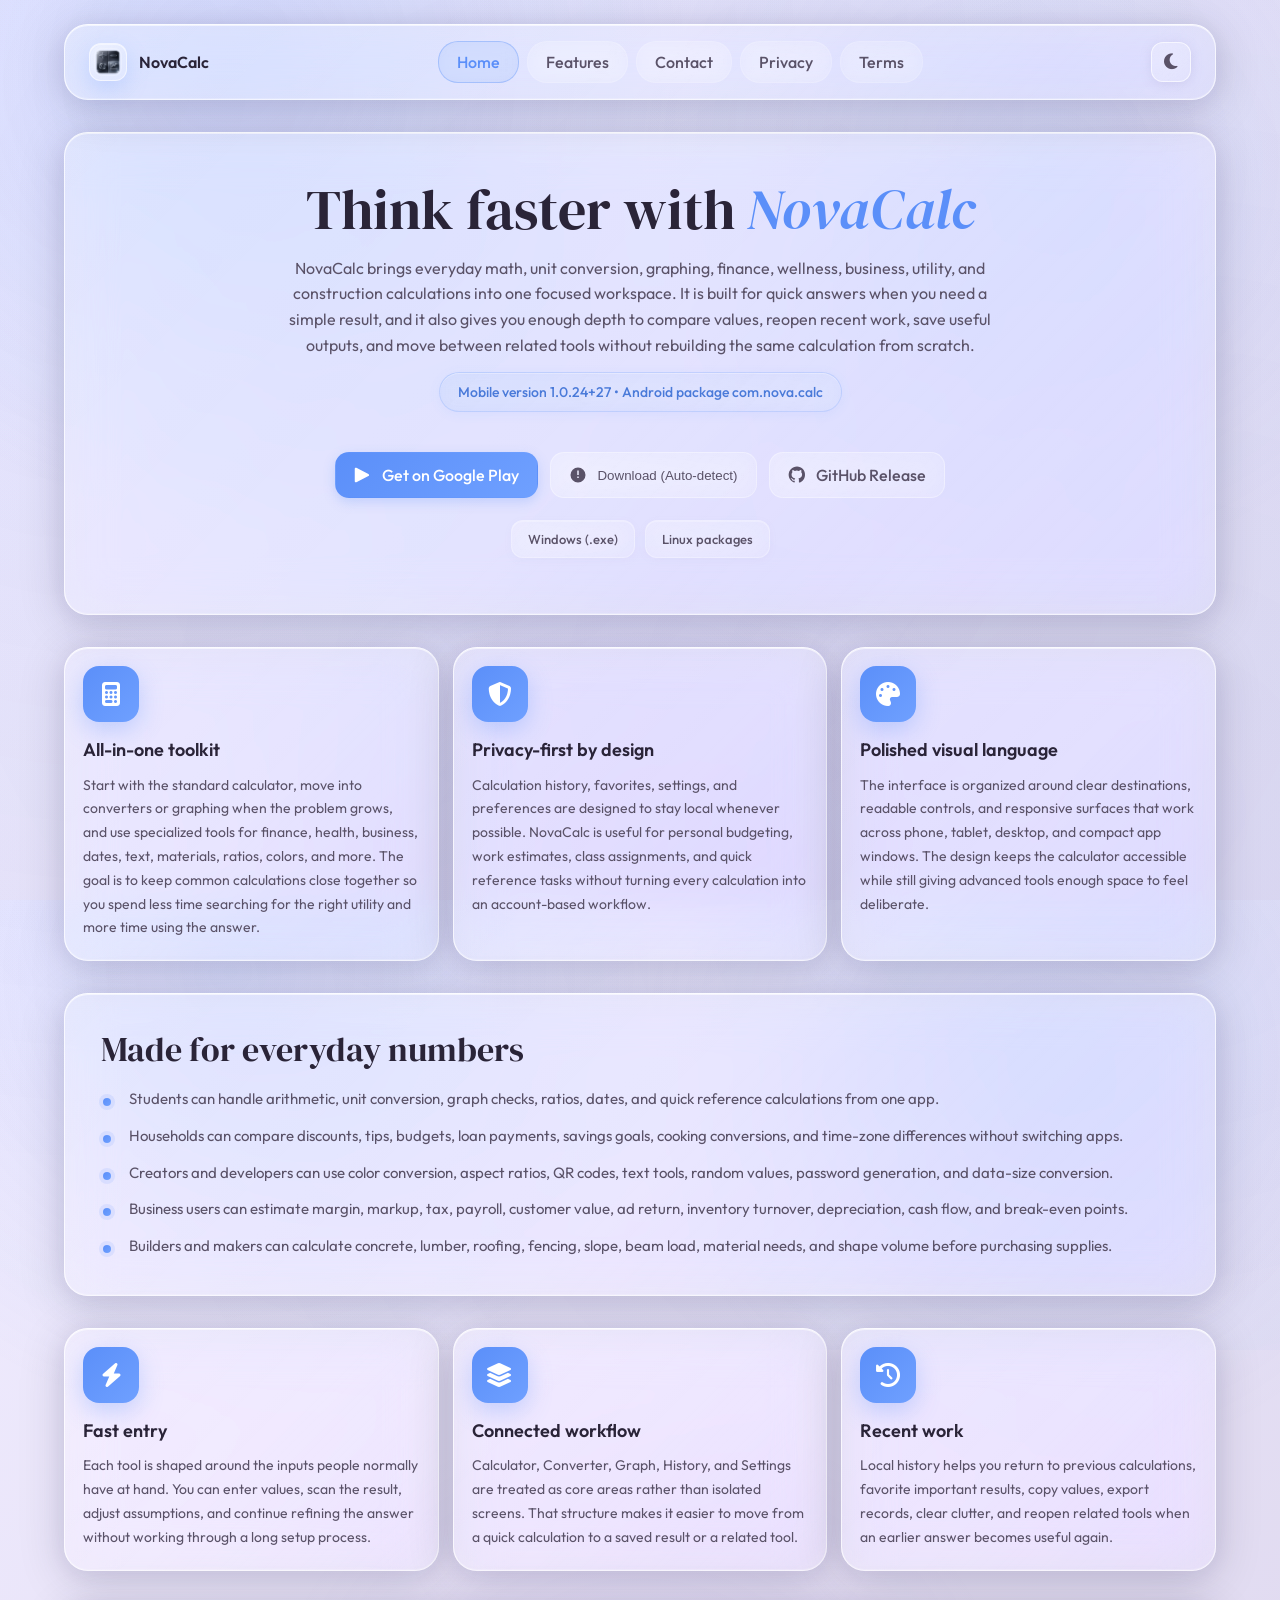
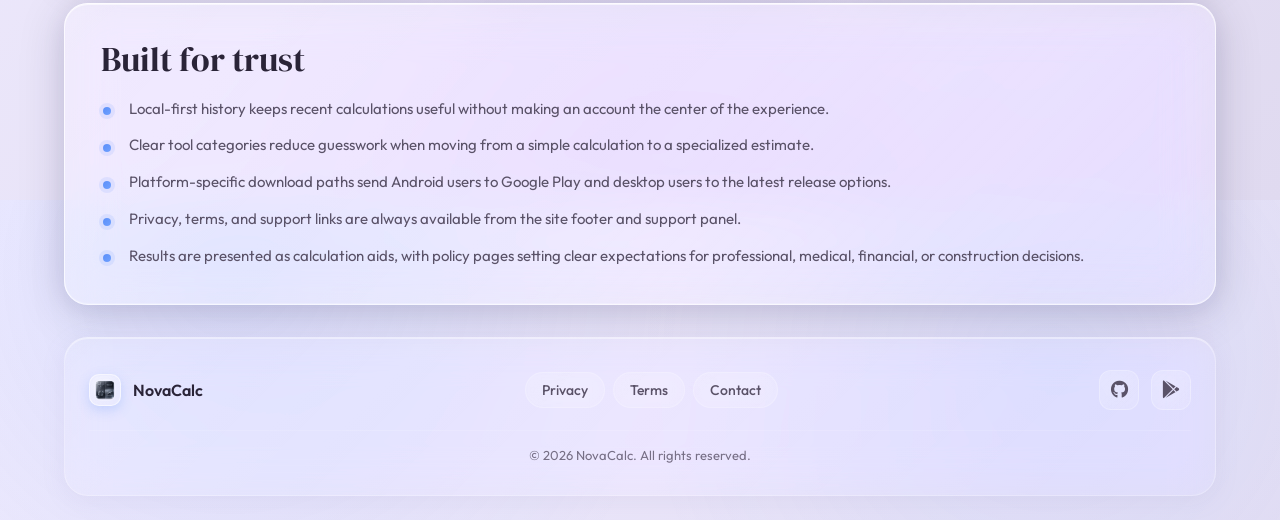
==== index.html @ ffc1091f "Fix homepage grid and website links" ====
<!doctype html>
<html lang="en" data-theme="light">
<head>
  <meta charset="utf-8" />
  <meta name="viewport" content="width=device-width, initial-scale=1" />
  <title>NovaCalc - Calculator, Converters, Graphs, and Everyday Tools</title>
  <meta name="description" content="NovaCalc is a multipurpose calculator app for everyday math, unit conversion, graphing, local history, finance, wellness, business, utility, and construction tools." />
  <meta name="theme-color" content="#5b8ff9" />
  <meta name="robots" content="index, follow" />
  <link rel="canonical" href="https://nova-calc-two.vercel.app/" />
  <meta property="og:type" content="website" />
  <meta property="og:title" content="NovaCalc - Multipurpose Calculator App" />
  <meta property="og:description" content="Calculator, converters, graphing, local history, and practical tools for finance, wellness, business, utilities, and construction." />
  <meta property="og:url" content="https://nova-calc-two.vercel.app/" />
  <meta property="og:image" content="https://nova-calc-two.vercel.app/assets/novacalc-app-icon.png" />
  <meta name="twitter:card" content="summary" />
  <meta name="twitter:title" content="NovaCalc - Multipurpose Calculator App" />
  <meta name="twitter:description" content="Everyday math, conversions, graphing, history, and specialized calculators in one app." />
  <link rel="icon" href="assets/novacalc-app-icon.png" type="image/png" />
  <link rel="apple-touch-icon" href="assets/novacalc-app-icon.png" />

  <link rel="preconnect" href="https://fonts.googleapis.com" />
  <link rel="preconnect" href="https://fonts.gstatic.com" crossorigin />
  <link href="https://fonts.googleapis.com/css2?family=DM+Serif+Display:ital@0;1&family=Outfit:wght@300;400;500;600;700&display=swap" rel="stylesheet" />
  <link rel="stylesheet" href="https://cdnjs.cloudflare.com/ajax/libs/font-awesome/6.5.1/css/all.min.css" />
  <script type="application/ld+json">
    {
      "@context": "https://schema.org",
      "@type": "SoftwareApplication",
      "name": "NovaCalc",
      "applicationCategory": "UtilitiesApplication",
      "operatingSystem": "Android, Windows, Linux",
      "softwareVersion": "1.0.24+27",
      "description": "A multipurpose calculator app with calculator, converters, graphing, local history, finance, wellness, business, utility, and construction tools.",
      "url": "https://nova-calc-two.vercel.app/",
      "downloadUrl": "https://play.google.com/store/apps/details?id=com.nova.calc",
      "codeRepository": "https://github.com/Akash-billawa/NovaCalc",
      "offers": {
        "@type": "Offer",
        "price": "0",
        "priceCurrency": "USD"
      },
      "publisher": {
        "@type": "Organization",
        "name": "NovaCalc",
        "url": "https://nova-calc-two.vercel.app/"
      }
    }
  </script>

  <style>
    * {
      margin: 0;
      padding: 0;
      box-sizing: border-box;
    }

:root {
  --bg-gradient-start: #f0ecff;
  --bg-gradient-end: #e0daf0;
  --glass-bg: rgba(255, 255, 255, 0.25);
  --glass-bg-hover: rgba(255, 255, 255, 0.35);
  --glass-border: rgba(255, 255, 255, 0.65);
  --glass-border-subtle: rgba(255, 255, 255, 0.35);
  --glass-shadow: rgba(140, 130, 180, 0.18);
  --glass-shadow-hover: rgba(140, 130, 180, 0.28);
  --glass-blur: blur(24px) saturate(200%);
  --text-primary: #2a2438;
  --text-secondary: #5a5268;
  --accent: #5b8ff9;
  --accent-light: #6fa0ff;
  --accent-dark: #4a7ad9;
  --font-display: "DM Serif Display", serif;
  --font-body: "Outfit", sans-serif;
  --radius-lg: 24px;
  --radius-md: 18px;
  --spacing-md: 24px;
  --spacing-lg: 32px;
}

[data-theme="dark"] {
  color-scheme: dark;
  --bg-base: #070a11;
  --bg-gradient-start: #080b12;
  --bg-gradient-end: #15111f;
  --bg-radial-primary: rgba(52, 211, 225, 0.13);
  --bg-radial-secondary: rgba(124, 92, 255, 0.16);
  --bg-radial-tertiary: rgba(255, 77, 141, 0.08);
  --glass-bg: rgba(12, 18, 31, 0.58);
  --glass-bg-hover: rgba(17, 25, 42, 0.72);
  --glass-border: rgba(196, 232, 255, 0.18);
  --glass-border-subtle: rgba(196, 232, 255, 0.11);
  --glass-shadow: rgba(0, 0, 0, 0.48);
  --glass-shadow-hover: rgba(0, 0, 0, 0.62);
  --glass-highlight: rgba(255, 255, 255, 0.16);
  --glass-highlight-strong: rgba(255, 255, 255, 0.24);
  --glass-lowlight: rgba(4, 9, 18, 0.3);
  --text-primary: #f6f8ff;
  --text-secondary: #c4cbda;
  --text-muted: #8f98ad;
  --accent: #5ee7ff;
  --accent-light: #9df4ff;
  --accent-dark: #37b7d8;
  --pill-active-bg: rgba(94, 231, 255, 0.13);
  --pill-active-border: rgba(94, 231, 255, 0.34);
}

    html, body {
      height: 100%;
    }

    body {
      font-family: var(--font-body);
      background: radial-gradient(circle at 18% 8%, var(--bg-radial-primary, rgba(91, 143, 249, 0.12)) 0%, transparent 34%), radial-gradient(circle at 82% 18%, var(--bg-radial-secondary, rgba(111, 160, 255, 0.1)) 0%, transparent 32%), radial-gradient(circle at 50% 100%, var(--bg-radial-tertiary, rgba(180, 150, 255, 0.1)) 0%, transparent 36%), linear-gradient(135deg, var(--bg-gradient-start), var(--bg-gradient-end));
      color: var(--text-primary);
      -webkit-font-smoothing: antialiased;
      text-rendering: optimizeLegibility;
      min-height: 100vh;
    }

    .skip-link {
      position: absolute;
      left: 16px;
      top: 16px;
      z-index: 1000;
      transform: translateY(-140%);
      padding: 10px 14px;
      border-radius: 8px;
      background: var(--text-primary);
      color: var(--bg-gradient-start);
      text-decoration: none;
      font-weight: 700;
      transition: transform 0.2s ease;
    }

    .skip-link:focus {
      transform: translateY(0);
    }

    .shell {
      max-width: 1200px;
      margin: 0 auto;
      padding: var(--spacing-md);
      min-height: 100vh;
      display: flex;
      flex-direction: column;
      gap: var(--spacing-lg);
    }

.glass {
      background: linear-gradient(
        135deg,
        var(--glass-highlight, rgba(255, 255, 255, 0.28)) 0%,
        var(--glass-bg, rgba(255, 255, 255, 0.18)) 52%,
        var(--glass-lowlight, rgba(255, 255, 255, 0.12)) 100%
      );
      backdrop-filter: var(--glass-blur);
      -webkit-backdrop-filter: var(--glass-blur);
      border: 1px solid var(--glass-border);
      border-top-color: var(--glass-highlight-strong, rgba(255, 255, 255, 0.85));
      border-left-color: var(--glass-highlight, rgba(255, 255, 255, 0.75));
      box-shadow:
        0 4px 24px var(--glass-shadow),
        0 8px 48px rgba(22, 32, 56, 0.16),
        inset 0 1px 0 var(--glass-highlight-strong, rgba(255, 255, 255, 0.6)),
        inset 0 -1px 0 var(--glass-lowlight, rgba(255, 255, 255, 0.2));
  border-radius: var(--radius-lg);
  transition: all 0.3s cubic-bezier(0.4, 0, 0.2, 1);
}

.glass:hover {
      background: linear-gradient(
        135deg,
        var(--glass-highlight-strong, rgba(255, 255, 255, 0.38)) 0%,
        var(--glass-bg-hover, rgba(255, 255, 255, 0.25)) 52%,
        var(--glass-lowlight, rgba(255, 255, 255, 0.18)) 100%
      );
      box-shadow:
        0 6px 32px var(--glass-shadow-hover),
        0 12px 56px rgba(52, 211, 225, 0.12),
        inset 0 1px 0 var(--glass-highlight-strong, rgba(255, 255, 255, 0.7)),
        inset 0 -1px 0 var(--glass-lowlight, rgba(255, 255, 255, 0.25));
  transform: translateY(-2px);
}

.glass-subtle {
  background: rgba(255, 255, 255, 0.15);
  backdrop-filter: blur(16px) saturate(160%);
  -webkit-backdrop-filter: blur(16px) saturate(160%);
  border: 1px solid var(--glass-border-subtle);
  border-radius: var(--radius-md);
  box-shadow:
    0 2px 16px rgba(140, 130, 180, 0.08),
    inset 0 1px 0 rgba(255, 255, 255, 0.4);
  transition: all 0.25s ease;
}

.glass-subtle:hover {
  background: rgba(255, 255, 255, 0.22);
  box-shadow:
    0 4px 20px rgba(140, 130, 180, 0.12),
    inset 0 1px 0 rgba(255, 255, 255, 0.5);
}

.glass-dark {
  background: linear-gradient(
    135deg,
    rgba(30, 25, 50, 0.35) 0%,
    rgba(20, 15, 35, 0.25) 50%,
    rgba(15, 10, 25, 0.2) 100%
  );
  backdrop-filter: blur(20px) saturate(180%);
  -webkit-backdrop-filter: blur(20px) saturate(180%);
  border: 1px solid rgba(255, 255, 255, 0.15);
  border-top-color: rgba(255, 255, 255, 0.25);
  box-shadow:
    0 4px 24px rgba(0, 0, 0, 0.15),
    inset 0 1px 0 rgba(255, 255, 255, 0.15);
  border-radius: var(--radius-lg);
}

    .topbar {
      display: flex;
      align-items: center;
      justify-content: space-between;
      gap: 16px;
      padding: 16px 24px;
      position: sticky;
      top: 16px;
      z-index: 100;
    }

    .brand {
      display: flex;
      gap: 12px;
      align-items: center;
      text-decoration: none;
      color: var(--text-primary);
      font-weight: 600;
      white-space: nowrap;
    }

    .brand-badge {
      width: 38px;
      height: 38px;
      border-radius: 12px;
      display: flex;
      align-items: center;
      justify-content: center;
      color: #fff;
      background: linear-gradient(135deg, var(--accent), var(--accent-light));
      box-shadow: 0 4px 12px rgba(91, 143, 249, 0.28);
      flex: 0 0 auto;
    }
    .brand-badge {
      position: relative;
      overflow: hidden;
      padding: 4px;
      background: linear-gradient(135deg, rgba(255, 255, 255, 0.34), rgba(255, 255, 255, 0.14));
      border: 1px solid rgba(255, 255, 255, 0.54);
      box-shadow:
        0 8px 22px rgba(91, 143, 249, 0.22),
        inset 0 1px 0 rgba(255, 255, 255, 0.55);
    }

    .brand-badge::after {
      content: '';
      position: absolute;
      inset: 1px;
      border-radius: inherit;
      background: linear-gradient(145deg, rgba(255, 255, 255, 0.24), transparent 54%);
      pointer-events: none;
    }

    .brand-badge img {
      position: relative;
      z-index: 1;
      display: block;
      width: 100%;
      height: 100%;
      object-fit: cover;
      border-radius: 8px;
      box-shadow: inset 0 0 0 1px rgba(255, 255, 255, 0.22);
    }

    [data-theme="dark"] .brand-badge {
      padding: 2px;
      background: linear-gradient(145deg, rgba(226, 239, 255, 0.18), rgba(13, 20, 34, 0.56));
      border-color: rgba(226, 239, 255, 0.24);
      box-shadow:
        0 10px 24px rgba(0, 0, 0, 0.38),
        0 0 0 1px rgba(226, 239, 255, 0.08),
        inset 0 1px 0 rgba(255, 255, 255, 0.14),
        inset 0 -1px 0 rgba(0, 0, 0, 0.22);
    }

    [data-theme="dark"] .brand-badge::after {
      background:
        radial-gradient(circle at 28% 18%, rgba(255, 255, 255, 0.26), transparent 42%),
        linear-gradient(145deg, rgba(255, 255, 255, 0.08), transparent 58%);
    }

    [data-theme="dark"] .brand-badge img {
      filter: brightness(1.22) contrast(1.08) saturate(1.08);
      transform: scale(1.16);
      box-shadow:
        0 0 0 1px rgba(226, 239, 255, 0.16),
        0 5px 14px rgba(0, 0, 0, 0.32);
    }
    .nav-pills {
      display: flex;
      gap: 8px;
      flex-wrap: wrap;
      justify-content: flex-end;
    }

.pill {
  padding: 10px 18px;
  border-radius: 20px;
  text-decoration: none;
  color: var(--text-secondary);
  font-weight: 500;
  background: rgba(255, 255, 255, 0.08);
  border: 1px solid rgba(255, 255, 255, 0.15);
  backdrop-filter: blur(8px);
  -webkit-backdrop-filter: blur(8px);
  transition: all 0.25s cubic-bezier(0.4, 0, 0.2, 1);
}

.pill:hover {
  background: rgba(255, 255, 255, 0.2);
  border-color: rgba(255, 255, 255, 0.35);
  box-shadow: 0 4px 16px rgba(140, 130, 180, 0.1);
  transform: translateY(-2px);
}

.pill.active {
  background: rgba(91, 143, 249, 0.15);
  border-color: rgba(91, 143, 249, 0.35);
  color: var(--accent);
}

.theme-toggle {
  width: 40px;
  height: 40px;
  border-radius: 12px;
  border: 1px solid var(--glass-border);
  background: linear-gradient(135deg, rgba(255, 255, 255, 0.2) 0%, rgba(255, 255, 255, 0.1) 100%);
  backdrop-filter: blur(12px);
  -webkit-backdrop-filter: blur(12px);
  cursor: pointer;
  display: flex;
  align-items: center;
  justify-content: center;
  color: var(--text-secondary);
  font-size: 18px;
  transition: all 0.3s cubic-bezier(0.4, 0, 0.2, 1);
  box-shadow: 0 2px 12px var(--glass-shadow);
}

.theme-toggle:hover {
  background: linear-gradient(135deg, rgba(255, 255, 255, 0.3) 0%, rgba(255, 255, 255, 0.15) 100%);
  transform: scale(1.05) rotate(10deg);
  color: var(--text-primary);
}

[data-theme="dark"] .theme-toggle {
  background: linear-gradient(135deg, rgba(94, 231, 255, 0.16) 0%, rgba(124, 92, 255, 0.1) 100%);
  border-color: rgba(94, 231, 255, 0.32);
  color: var(--accent);
  box-shadow: 0 4px 18px rgba(0, 0, 0, 0.38), inset 0 1px 0 rgba(255, 255, 255, 0.18);
}

[data-theme="dark"] .theme-toggle:hover {
  background: linear-gradient(135deg, rgba(94, 231, 255, 0.24) 0%, rgba(124, 92, 255, 0.16) 100%);
  box-shadow: 0 6px 24px rgba(94, 231, 255, 0.22), 0 14px 34px rgba(0, 0, 0, 0.34);
}

[data-theme="dark"] .ambient-glow {
  opacity: 0.72;
  filter: saturate(130%);
}
[data-theme="dark"] .glass-subtle,
[data-theme="dark"] .btn-ghost,
[data-theme="dark"] .asset-links a,
[data-theme="dark"] .footer-links a,
[data-theme="dark"] .pill {
  background: linear-gradient(135deg, rgba(15, 23, 38, 0.46) 0%, rgba(8, 13, 24, 0.32) 100%);
  border-color: rgba(196, 232, 255, 0.12);
  box-shadow: 0 8px 26px rgba(0, 0, 0, 0.28), inset 0 1px 0 rgba(255, 255, 255, 0.1);
}

[data-theme="dark"] .glass-subtle:hover,
[data-theme="dark"] .btn-ghost:hover,
[data-theme="dark"] .asset-links a:hover,
[data-theme="dark"] .footer-links a:hover,
[data-theme="dark"] .pill:hover {
  background: linear-gradient(135deg, rgba(25, 35, 56, 0.64) 0%, rgba(12, 20, 34, 0.46) 100%);
  border-color: rgba(94, 231, 255, 0.24);
  box-shadow: 0 12px 34px rgba(0, 0, 0, 0.36), 0 0 0 1px rgba(94, 231, 255, 0.06), inset 0 1px 0 rgba(255, 255, 255, 0.14);
}

[data-theme="dark"] .glass-dark,
[data-theme="dark"] .glass-panel,
[data-theme="dark"] footer,
[data-theme="dark"] .footer {
  background: linear-gradient(145deg, rgba(12, 18, 31, 0.7) 0%, rgba(8, 13, 24, 0.5) 58%, rgba(4, 8, 16, 0.42) 100%);
  border-color: rgba(196, 232, 255, 0.16);
  border-top-color: rgba(255, 255, 255, 0.22);
  border-left-color: rgba(196, 232, 255, 0.18);
  box-shadow: 0 18px 60px rgba(0, 0, 0, 0.42), 0 0 42px rgba(94, 231, 255, 0.05), inset 0 1px 0 rgba(255, 255, 255, 0.14);
}

[data-theme="dark"] .glass-panel:hover {
  box-shadow: 0 22px 72px rgba(0, 0, 0, 0.5), 0 0 48px rgba(94, 231, 255, 0.09), inset 0 1px 0 rgba(255, 255, 255, 0.18);
}

[data-theme="dark"] .meta-chip {
  background: linear-gradient(135deg, rgba(94, 231, 255, 0.12) 0%, rgba(124, 92, 255, 0.08) 100%);
  border-color: rgba(94, 231, 255, 0.28);
  color: var(--accent-light);
  box-shadow: 0 10px 26px rgba(0, 0, 0, 0.28), inset 0 1px 0 rgba(255, 255, 255, 0.12);
}

[data-theme="dark"] .btn-solid,
[data-theme="dark"] .feature-icon,
[data-theme="dark"] .footer-social a:hover {
  background: linear-gradient(135deg, #37d7ee 0%, #7c5cff 100%);
  box-shadow: 0 12px 32px rgba(94, 231, 255, 0.22), 0 8px 28px rgba(124, 92, 255, 0.16);
}

[data-theme="dark"] .footer-copyright {
  border-top-color: rgba(196, 232, 255, 0.12);
}

main {
      flex: 1;
      display: flex;
      flex-direction: column;
      gap: var(--spacing-lg);
    }

    .hero {
      padding: 48px 40px;
      text-align: center;
    }

    .hero h1 {
      font-family: var(--font-display);
      font-size: clamp(36px, 5vw, 56px);
      font-weight: 400;
      line-height: 1.05;
      margin-bottom: 16px;
    }

    .hero h1 span {
      color: var(--accent);
      font-style: italic;
    }

    .hero p {
      color: var(--text-secondary);
      max-width: 720px;
      margin: 10px auto 0;
      font-size: 16px;
      line-height: 1.6;
    }

.meta-chip {
  display: inline-block;
  padding: 10px 18px;
  background: linear-gradient(
    135deg,
    rgba(91, 143, 249, 0.12) 0%,
    rgba(91, 143, 249, 0.06) 100%
  );
  border-radius: 20px;
  color: var(--accent-dark);
  margin-top: 14px;
  font-weight: 500;
  font-size: 14px;
  border: 1px solid rgba(91, 143, 249, 0.2);
  backdrop-filter: blur(8px);
  -webkit-backdrop-filter: blur(8px);
  box-shadow:
    0 2px 12px rgba(91, 143, 249, 0.08),
    inset 0 1px 0 rgba(255, 255, 255, 0.3);
}

    .download-panel {
      margin-top: 22px;
      padding: 18px 0 8px;
      display: flex;
      flex-direction: column;
      gap: 14px;
      align-items: center;
      justify-content: center;
    }

    .download-cta {
      display: flex;
      gap: 12px;
      flex-wrap: wrap;
      justify-content: center;
      align-items: center;
      width: 100%;
    }

    .btn {
      padding: 12px 18px;
      border-radius: 14px;
      font-weight: 500;
      text-decoration: none;
      display: inline-flex;
      align-items: center;
      justify-content: center;
      gap: 10px;
      cursor: pointer;
      border: 1px solid transparent;
      transition: transform 0.2s ease, box-shadow 0.2s ease, background 0.2s ease;
      min-height: 46px;
      white-space: nowrap;
    }

    .btn:hover {
      transform: translateY(-1px);
    }

    .btn-solid {
      background: linear-gradient(135deg, var(--accent), var(--accent-light));
      color: white;
      box-shadow: 0 4px 12px rgba(91, 143, 249, 0.25);
    }

    .btn-solid:hover {
      box-shadow: 0 8px 18px rgba(91, 143, 249, 0.30);
    }

.btn-ghost {
  background: linear-gradient(
    135deg,
    rgba(255, 255, 255, 0.2) 0%,
    rgba(255, 255, 255, 0.12) 100%
  );
  color: var(--text-secondary);
  border: 1px solid rgba(255, 255, 255, 0.35);
  backdrop-filter: blur(12px) saturate(160%);
  -webkit-backdrop-filter: blur(12px) saturate(160%);
}

.btn-ghost:hover {
  background: linear-gradient(
    135deg,
    rgba(255, 255, 255, 0.3) 0%,
    rgba(255, 255, 255, 0.18) 100%
  );
  border-color: rgba(255, 255, 255, 0.5);
  box-shadow: 0 4px 20px rgba(140, 130, 180, 0.12);
}

    .asset-links {
      display: flex;
      gap: 10px;
      flex-wrap: wrap;
      justify-content: center;
      margin-top: 8px;
    }

.asset-links a {
  padding: 10px 16px;
  border-radius: 12px;
  text-decoration: none;
  color: var(--text-secondary);
  background: linear-gradient(
    135deg,
    rgba(255, 255, 255, 0.18) 0%,
    rgba(255, 255, 255, 0.08) 100%
  );
  border: 1px solid rgba(255, 255, 255, 0.28);
  backdrop-filter: blur(12px);
  -webkit-backdrop-filter: blur(12px);
  font-size: 13px;
  font-weight: 500;
  transition: all 0.25s cubic-bezier(0.4, 0, 0.2, 1);
  box-shadow:
    0 2px 8px rgba(140, 130, 180, 0.05),
    inset 0 1px 0 rgba(255, 255, 255, 0.25);
}

.asset-links a:hover {
  background: linear-gradient(
    135deg,
    rgba(255, 255, 255, 0.28) 0%,
    rgba(255, 255, 255, 0.15) 100%
  );
  border-color: rgba(255, 255, 255, 0.45);
  box-shadow:
    0 4px 16px rgba(140, 130, 180, 0.1),
    inset 0 1px 0 rgba(255, 255, 255, 0.4);
  transform: translateY(-2px);
}

    .icon {
      width: 18px;
      height: 18px;
      display: inline-block;
      flex-shrink: 0;
    }

    .github-icon {
      width: 18px;
      height: 18px;
      fill: currentColor;
    }

    .play-icon {
      width: 18px;
      height: 18px;
    }

    .features,
    .grid {
      display: grid;
      grid-template-columns: repeat(3, minmax(0, 1fr));
      gap: 14px;
    }

    .feature {
      padding: 18px 18px 20px;
      min-height: 100%;
    }

    .feature h3 {
      font-size: 16px;
      line-height: 1.3;
      margin-bottom: 8px;
    }

    .feature p {
      color: var(--text-secondary);
      font-size: 14px;
      line-height: 1.6;
    }

    .panel {
      padding: clamp(22px, 4vw, 36px);
    }

    .panel h2 {
      font-family: var(--font-display);
      font-size: clamp(26px, 4vw, 34px);
      font-weight: 400;
      line-height: 1.15;
      margin-bottom: 18px;
      color: var(--text-primary);
    }

    .list {
      list-style: none;
      display: grid;
      gap: 12px;
      margin: 0;
    }

    .list li {
      position: relative;
      padding-left: 28px;
      color: var(--text-secondary);
      font-size: 15px;
      line-height: 1.65;
    }

    .list li::before {
      content: "";
      position: absolute;
      left: 2px;
      top: 0.72em;
      width: 8px;
      height: 8px;
      border-radius: 50%;
      background: linear-gradient(135deg, var(--accent), var(--accent-light));
      box-shadow: 0 0 0 4px rgba(91, 143, 249, 0.12);
    }

footer {
  text-align: center;
  padding: 16px 24px;
  color: var(--text-secondary);
  font-size: 14px;
  margin-top: auto;
  background: rgba(255, 255, 255, 0.15);
  backdrop-filter: blur(16px) saturate(140%);
  -webkit-backdrop-filter: blur(16px) saturate(140%);
  border: 1px solid rgba(255, 255, 255, 0.25);
  border-radius: var(--radius-md);
  box-shadow:
    0 2px 16px rgba(140, 130, 180, 0.06),
    inset 0 1px 0 rgba(255, 255, 255, 0.3);
}

.glass-panel {
  background: linear-gradient(
    145deg,
    rgba(255, 255, 255, 0.32) 0%,
    rgba(255, 255, 255, 0.2) 50%,
    rgba(255, 255, 255, 0.12) 100%
  );
  backdrop-filter: blur(28px) saturate(220%);
  -webkit-backdrop-filter: blur(28px) saturate(220%);
  border: 1px solid rgba(255, 255, 255, 0.6);
  border-top-color: rgba(255, 255, 255, 0.9);
  border-left-color: rgba(255, 255, 255, 0.75);
  border-radius: var(--radius-lg);
  box-shadow:
    0 8px 40px rgba(140, 130, 180, 0.2),
    0 16px 64px rgba(140, 130, 180, 0.12),
    inset 0 1px 0 rgba(255, 255, 255, 0.8),
    inset 0 -1px 0 rgba(255, 255, 255, 0.3);
  padding: 24px;
  transition: all 0.4s cubic-bezier(0.4, 0, 0.2, 1);
}

.glass-panel:hover {
  box-shadow:
    0 12px 48px rgba(140, 130, 180, 0.25),
    0 20px 80px rgba(140, 130, 180, 0.15),
    inset 0 1px 0 rgba(255, 255, 255, 0.9),
    inset 0 -1px 0 rgba(255, 255, 255, 0.35);
  transform: translateY(-3px);
}

.scroll-progress {
  position: fixed;
  top: 0;
  left: 0;
  width: 0%;
  height: 3px;
  background: linear-gradient(90deg, var(--accent), var(--accent-light));
  z-index: 9999;
  box-shadow: 0 0 10px var(--accent-light);
}

.ambient-glow {
  position: fixed;
  top: -50%;
  left: -50%;
  width: 200%;
  height: 200%;
  background:
    radial-gradient(circle at 30% 30%, rgba(91, 143, 249, 0.08) 0%, transparent 50%),
    radial-gradient(circle at 70% 70%, rgba(111, 160, 255, 0.06) 0%, transparent 50%),
    radial-gradient(circle at 50% 50%, rgba(91, 143, 249, 0.04) 0%, transparent 70%);
  pointer-events: none;
  z-index: -1;
  animation: ambientPulse 15s ease-in-out infinite;
}

@keyframes ambientPulse {
  0%, 100% { transform: scale(1) rotate(0deg); opacity: 1; }
  50% { transform: scale(1.1) rotate(180deg); opacity: 0.8; }
}

.feature {
  position: relative;
  overflow: hidden;
}

.feature::before {
  content: '';
  position: absolute;
  top: -50%;
  left: -50%;
  width: 200%;
  height: 200%;
  background: linear-gradient(
    45deg,
    transparent 40%,
    rgba(255, 255, 255, 0.1) 50%,
    transparent 60%
  );
  transform: translateX(-100%) rotate(45deg);
  transition: transform 0.6s ease;
  pointer-events: none;
}

.feature:hover::before {
  transform: translateX(100%) rotate(45deg);
}

.feature-icon {
  width: 56px;
  height: 56px;
  border-radius: 16px;
  display: flex;
  align-items: center;
  justify-content: center;
  margin-bottom: 16px;
  background: linear-gradient(135deg, var(--accent), var(--accent-light));
  box-shadow: 0 8px 24px rgba(91, 143, 249, 0.3);
  transition: all 0.3s ease;
}

.feature-icon i {
  font-size: 24px;
  color: white;
}

.feature:hover .feature-icon {
  transform: scale(1.1) rotate(-5deg);
  box-shadow: 0 12px 32px rgba(91, 143, 249, 0.4);
}

.feature h3 {
  font-size: 18px;
  font-weight: 600;
  line-height: 1.3;
  margin-bottom: 12px;
  color: var(--text-primary);
}

.feature p {
  color: var(--text-secondary);
  font-size: 14px;
  line-height: 1.7;
}

footer {
  text-align: center;
  padding: 32px 24px;
  color: var(--text-secondary);
  font-size: 14px;
  margin-top: auto;
  background: linear-gradient(
    135deg,
    rgba(255, 255, 255, 0.15) 0%,
    rgba(255, 255, 255, 0.08) 100%
  );
  backdrop-filter: blur(20px) saturate(160%);
  -webkit-backdrop-filter: blur(20px) saturate(160%);
  border: 1px solid rgba(255, 255, 255, 0.25);
  border-top-color: rgba(255, 255, 255, 0.4);
  border-radius: var(--radius-lg);
  box-shadow:
    0 4px 24px rgba(140, 130, 180, 0.1),
    inset 0 1px 0 rgba(255, 255, 255, 0.4);
}

.footer-content {
  display: flex;
  align-items: center;
  justify-content: space-between;
  gap: 24px;
  margin-bottom: 20px;
  flex-wrap: wrap;
}

.footer-brand {
  display: flex;
  align-items: center;
  gap: 12px;
  font-weight: 600;
  color: var(--text-primary);
  font-size: 16px;
}

.footer-brand .brand-badge.small {
  width: 32px;
  height: 32px;
  border-radius: 10px;
  font-size: 14px;
  box-shadow: 0 4px 12px rgba(91, 143, 249, 0.25);
}

.footer-links {
  display: flex;
  gap: 8px;
}

.footer-links a {
  padding: 8px 16px;
  border-radius: 20px;
  text-decoration: none;
  color: var(--text-secondary);
  font-weight: 500;
  font-size: 14px;
  background: rgba(255, 255, 255, 0.1);
  border: 1px solid rgba(255, 255, 255, 0.2);
  backdrop-filter: blur(8px);
  -webkit-backdrop-filter: blur(8px);
  transition: all 0.2s ease;
}

.footer-links a:hover {
  background: rgba(255, 255, 255, 0.2);
  border-color: rgba(255, 255, 255, 0.35);
  color: var(--text-primary);
  transform: translateY(-1px);
}

.footer-social {
  display: flex;
  gap: 12px;
}

.footer-social a {
  width: 40px;
  height: 40px;
  border-radius: 12px;
  display: flex;
  align-items: center;
  justify-content: center;
  text-decoration: none;
  background: linear-gradient(135deg, rgba(255, 255, 255, 0.18) 0%, rgba(255, 255, 255, 0.08) 100%);
  border: 1px solid rgba(255, 255, 255, 0.25);
  color: var(--text-secondary);
  backdrop-filter: blur(8px);
  -webkit-backdrop-filter: blur(8px);
  transition: all 0.3s ease;
}

.footer-social a:hover {
  background: linear-gradient(135deg, rgba(91, 143, 249, 0.2) 0%, rgba(91, 143, 249, 0.1) 100%);
  border-color: rgba(91, 143, 249, 0.35);
  color: var(--accent);
  transform: translateY(-2px) scale(1.05);
  box-shadow: 0 4px 16px rgba(91, 143, 249, 0.2);
}

.footer-social i {
  font-size: 18px;
}

.footer-copyright {
  padding-top: 16px;
  border-top: 1px solid rgba(255, 255, 255, 0.15);
  font-size: 13px;
  color: var(--text-secondary);
  opacity: 0.8;
}

@media (max-width: 900px) {
      .features {
        grid-template-columns: 1fr;
      }

      .hero {
        padding: 36px 20px;
      }
    }

@media (max-width: 768px) {
  .shell {
    padding: 16px;
    gap: 20px;
  }

  .topbar {
    padding: 14px 16px;
    flex-direction: column;
    align-items: stretch;
    position: relative;
    top: 0;
  }

  .brand {
    justify-content: center;
  }
    .nav-pills {
    justify-content: center;
  }

  .pill {
    padding: 8px 14px;
    font-size: 14px;
  }

  .hero {
    padding: 32px 20px;
  }

  .hero h1 {
    font-size: clamp(28px, 8vw, 40px);
  }

  .hero p {
    font-size: 15px;
  }

  .download-panel {
    padding: 16px;
  }

  .download-cta {
    flex-direction: column;
    width: 100%;
    gap: 10px;
  }

  .btn {
    width: 100%;
    padding: 14px 20px;
    min-height: 52px;
  }

  .asset-links {
    width: 100%;
    flex-direction: column;
    gap: 8px;
  }

  .asset-links a {
    width: 100%;
    text-align: center;
    padding: 12px 16px;
  }

  .features,
  .grid {
    grid-template-columns: 1fr;
  }

  .feature {
    padding: 24px;
  }

  .feature-icon {
    width: 48px;
    height: 48px;
  }

  .feature-icon i {
    font-size: 20px;
  }

  .footer-content {
    flex-direction: column;
    gap: 16px;
  }

  .footer-links {
    flex-wrap: wrap;
    justify-content: center;
  }

  .footer-links a {
    padding: 6px 12px;
    font-size: 13px;
  }
}
  </style>
</head>

<body>
<a class="skip-link" href="#main">Skip to content</a>
<div class="scroll-progress"></div>
<div class="ambient-glow"></div>
<div class="shell">
    <header class="topbar glass" role="banner">
      <a class="brand" href="index.html" aria-label="NovaCalc home">
        <span class="brand-badge" aria-hidden="true"><img src="assets/novacalc-app-icon.png" alt="" /></span>
        NovaCalc
      </a>

<nav class="nav-pills" aria-label="Primary navigation">
      <a class="pill active" href="index.html" data-nav="home">Home</a>
      <a class="pill" href="features.html" data-nav="features">Features</a>
      <a class="pill" href="contact.html" data-nav="contact">Contact</a>
      <a class="pill" href="privacy.html" data-nav="privacy">Privacy</a>
<a class="pill" href="terms.html" data-nav="terms">Terms</a>
      </nav>
      <button class="theme-toggle" id="themeToggle" aria-label="Toggle dark mode">
        <i class="fas fa-moon"></i>
      </button>
    </header>

    <main id="main">
      <section class="hero glass" aria-labelledby="heroTitle">
        <h1 id="heroTitle">Think faster with <span>NovaCalc</span></h1>

        <p>
          NovaCalc brings everyday math, unit conversion, graphing, finance,
          wellness, business, utility, and construction calculations into one
          focused workspace. It is built for quick answers when you need a simple
          result, and it also gives you enough depth to compare values, reopen
          recent work, save useful outputs, and move between related tools without
          rebuilding the same calculation from scratch.
        </p>

        <div class="meta-chip">Mobile version 1.0.24+27 • Android package com.nova.calc</div>

        <div class="download-panel" role="region" aria-label="Downloads">
          <div class="download-cta" role="group" aria-label="Primary downloads">
            <a
              id="playStoreBtn"
              class="btn btn-solid"
              href="https://play.google.com/store/apps/details?id=com.nova.calc"
              target="_blank"
              rel="noopener"
              aria-label="Get NovaCalc on Google Play"
            >
              <svg class="play-icon" viewBox="0 0 24 24" aria-hidden="true" focusable="false">
                <path fill="white" d="M3.18 2.35A1.5 1.5 0 0 0 1 3.73V20.27a1.5 1.5 0 0 0 2.18 1.38l16.02-8.27a1.5 1.5 0 0 0 0-2.76L3.18 2.35z"/>
              </svg>
              Get on Google Play
            </a>

            <button
              id="autoDownloadBtn"
              class="btn btn-ghost"
              type="button"
              aria-label="Detect platform and download"
            >
              <svg class="icon" viewBox="0 0 24 24" aria-hidden="true" focusable="false">
                <path fill="currentColor" d="M12 2a10 10 0 1 0 .001 20.001A10 10 0 0 0 12 2zm1 14h-2v-2h2v2zm0-4h-2V6h2v6z"/>
              </svg>
              Download (Auto-detect)
            </button>

            <a
              id="releasePageBtn"
              class="btn btn-ghost"
              href="https://github.com/Akash-billawa/NovaCalc/releases/latest"
              target="_blank"
              rel="noopener"
              aria-label="Open GitHub release page"
            >
              <svg class="github-icon" viewBox="0 0 24 24" aria-hidden="true" focusable="false">
                <path d="M12 .5C5.73.5.86 5.37.86 11.62c0 4.78 3.09 8.83 7.37 10.26.54.1.74-.23.74-.51 0-.25-.01-.92-.01-1.8-3 .66-3.64-1.37-3.64-1.37-.5-1.27-1.22-1.61-1.22-1.61-.99-.68.08-.67.08-.67 1.09.08 1.66 1.12 1.66 1.12.97 1.66 2.54 1.18 3.16.9.1-.7.38-1.18.69-1.45-2.4-.27-4.92-1.2-4.92-5.33 0-1.18.42-2.14 1.12-2.9-.11-.27-.49-1.36.11-2.83 0 0 .92-.29 3.02 1.11a10.3 10.3 0 0 1 5.5 0c2.1-1.4 3.02-1.11 3.02-1.11.6 1.47.22 2.56.11 2.83.7.76 1.12 1.72 1.12 2.9 0 4.14-2.53 5.06-4.94 5.32.39.34.73 1.02.73 2.06 0 1.49-.01 2.69-.01 3.05 0 .28.2.62.75.51 4.27-1.44 7.35-5.48 7.35-10.26C23.14 5.37 18.27.5 12 .5z"/>
              </svg>
              GitHub Release
            </a>
          </div>

          <div class="asset-links" aria-label="Direct downloads">
            <a
              id="winDirect"
              href="https://github.com/Akash-billawa/NovaCalc/releases/latest/download/NovaCalc-Setup.exe"
              target="_blank"
              rel="noopener"
            >
              Windows (.exe)
            </a>
            <a
              id="rpmDirect"
              href="https://github.com/Akash-billawa/NovaCalc/releases/latest"
              target="_blank"
              rel="noopener"
            >
              Linux packages
            </a>
          </div>
        </div>
      </section>

<section class="features" aria-label="Feature highlights">
    <article class="feature glass">
      <div class="feature-icon">
        <i class="fas fa-calculator"></i>
      </div>
      <h3>All-in-one toolkit</h3>
      <p>
        Start with the standard calculator, move into converters or graphing when
        the problem grows, and use specialized tools for finance, health, business,
        dates, text, materials, ratios, colors, and more. The goal is to keep common
        calculations close together so you spend less time searching for the right
        utility and more time using the answer.
      </p>
    </article>

    <article class="feature glass">
      <div class="feature-icon">
        <i class="fas fa-shield-alt"></i>
      </div>
      <h3>Privacy-first by design</h3>
      <p>
        Calculation history, favorites, settings, and preferences are designed to
        stay local whenever possible. NovaCalc is useful for personal budgeting,
        work estimates, class assignments, and quick reference tasks without turning
        every calculation into an account-based workflow.
      </p>
    </article>

    <article class="feature glass">
      <div class="feature-icon">
        <i class="fas fa-palette"></i>
      </div>
      <h3>Polished visual language</h3>
      <p>
        The interface is organized around clear destinations, readable controls,
        and responsive surfaces that work across phone, tablet, desktop, and compact
        app windows. The design keeps the calculator accessible while still giving
        advanced tools enough space to feel deliberate.
      </p>
    </article>
  </section>

      <section class="panel glass">
        <h2>Made for everyday numbers</h2>
        <ul class="list">
          <li>Students can handle arithmetic, unit conversion, graph checks, ratios, dates, and quick reference calculations from one app.</li>
          <li>Households can compare discounts, tips, budgets, loan payments, savings goals, cooking conversions, and time-zone differences without switching apps.</li>
          <li>Creators and developers can use color conversion, aspect ratios, QR codes, text tools, random values, password generation, and data-size conversion.</li>
          <li>Business users can estimate margin, markup, tax, payroll, customer value, ad return, inventory turnover, depreciation, cash flow, and break-even points.</li>
          <li>Builders and makers can calculate concrete, lumber, roofing, fencing, slope, beam load, material needs, and shape volume before purchasing supplies.</li>
        </ul>
      </section>

      <section class="grid" aria-label="How NovaCalc works">
        <article class="feature glass">
          <div class="feature-icon">
            <i class="fas fa-bolt"></i>
          </div>
          <h3>Fast entry</h3>
          <p>
            Each tool is shaped around the inputs people normally have at hand. You
            can enter values, scan the result, adjust assumptions, and continue
            refining the answer without working through a long setup process.
          </p>
        </article>

        <article class="feature glass">
          <div class="feature-icon">
            <i class="fas fa-layer-group"></i>
          </div>
          <h3>Connected workflow</h3>
          <p>
            Calculator, Converter, Graph, History, and Settings are treated as core
            areas rather than isolated screens. That structure makes it easier to
            move from a quick calculation to a saved result or a related tool.
          </p>
        </article>

        <article class="feature glass">
          <div class="feature-icon">
            <i class="fas fa-clock-rotate-left"></i>
          </div>
          <h3>Recent work</h3>
          <p>
            Local history helps you return to previous calculations, favorite
            important results, copy values, export records, clear clutter, and
            reopen related tools when an earlier answer becomes useful again.
          </p>
        </article>
      </section>

      <section class="panel glass">
        <h2>Built for trust</h2>
        <ul class="list">
          <li>Local-first history keeps recent calculations useful without making an account the center of the experience.</li>
          <li>Clear tool categories reduce guesswork when moving from a simple calculation to a specialized estimate.</li>
          <li>Platform-specific download paths send Android users to Google Play and desktop users to the latest release options.</li>
          <li>Privacy, terms, and support links are always available from the site footer and support panel.</li>
          <li>Results are presented as calculation aids, with policy pages setting clear expectations for professional, medical, financial, or construction decisions.</li>
        </ul>
      </section>

    </main>

<footer>
    <div class="footer-content">
      <div class="footer-brand">
        <span class="brand-badge small" aria-hidden="true"><img src="assets/novacalc-app-icon.png" alt="" /></span>
        <span>NovaCalc</span>
      </div>
      <div class="footer-links">
        <a href="privacy.html">Privacy</a>
        <a href="terms.html">Terms</a>
        <a href="contact.html">Contact</a>
      </div>
      <div class="footer-social">
        <a href="https://github.com/Akash-billawa/NovaCalc" target="_blank" rel="noopener" aria-label="GitHub">
          <i class="fab fa-github"></i>
        </a>
        <a href="https://play.google.com/store/apps/details?id=com.nova.calc" target="_blank" rel="noopener" aria-label="Google Play">
          <i class="fab fa-google-play"></i>
        </a>
      </div>
    </div>
    <div class="footer-copyright">
      © <span id="year"></span> NovaCalc. All rights reserved.
    </div>
  </footer>
  </div>

  <script>
    const LINKS = {
      playStore: "https://play.google.com/store/apps/details?id=com.nova.calc",
      githubRelease: "https://github.com/Akash-billawa/NovaCalc/releases/latest",
      windowsExe: "https://github.com/Akash-billawa/NovaCalc/releases/latest/download/NovaCalc-Setup.exe",
      linuxPackages: "https://github.com/Akash-billawa/NovaCalc/releases/latest"
    };

    function autoDetectAndRedirect() {
      const ua = navigator.userAgent || navigator.vendor || window.opera;
      const platform = (navigator.userAgentData && navigator.userAgentData.platform) || navigator.platform || "";

      if (/android/i.test(ua) || /Android/i.test(platform)) {
        window.open(LINKS.playStore, "_blank", "noopener");
        return;
      }

      if (/iPad|iPhone|iPod/.test(ua) && !window.MSStream) {
        window.open(LINKS.githubRelease, "_blank", "noopener");
        return;
      }

      if (/Win(dows )?/i.test(platform) || /Windows NT/i.test(ua)) {
        window.open(LINKS.windowsExe, "_blank", "noopener");
        return;
      }

if (/Linux/i.test(platform) || /X11/i.test(platform)) {
      window.open(LINKS.linuxPackages, "_blank", "noopener");
      return;
    }

      window.open(LINKS.githubRelease, "_blank", "noopener");
    }

    document.getElementById("autoDownloadBtn").addEventListener("click", function () {
      this.setAttribute("aria-busy", "true");
      setTimeout(() => {
        autoDetectAndRedirect();
        this.removeAttribute("aria-busy");
      }, 120);
    });

document.getElementById("year").textContent = new Date().getFullYear();

// Dark mode toggle
const themeToggle = document.getElementById('themeToggle');
const html = document.documentElement;
const icon = themeToggle.querySelector('i');

// Load saved theme
const savedTheme = localStorage.getItem('theme') || 'light';
html.setAttribute('data-theme', savedTheme);
updateThemeIcon(savedTheme);

themeToggle.addEventListener('click', () => {
  const currentTheme = html.getAttribute('data-theme');
  const newTheme = currentTheme === 'light' ? 'dark' : 'light';
  html.setAttribute('data-theme', newTheme);
  localStorage.setItem('theme', newTheme);
  updateThemeIcon(newTheme);
});

function updateThemeIcon(theme) {
  icon.className = theme === 'light' ? 'fas fa-moon' : 'fas fa-sun';
}

const scrollProgress = document.querySelector('.scroll-progress');
window.addEventListener('scroll', () => {
  const scrollTop = window.scrollY;
  const docHeight = document.documentElement.scrollHeight - window.innerHeight;
  const scrollPercent = docHeight > 0 ? (scrollTop / docHeight) * 100 : 0;
  scrollProgress.style.width = scrollPercent + '%';
});

const prefersReducedMotion = window.matchMedia('(prefers-reduced-motion: reduce)').matches;

if (!prefersReducedMotion && 'IntersectionObserver' in window) {
  document.querySelectorAll('.feature').forEach((feature, index) => {
    feature.style.opacity = '0';
    feature.style.transform = 'translateY(30px)';
    feature.style.transition = 'all 0.6s cubic-bezier(0.4, 0, 0.2, 1)';
    feature.style.transitionDelay = (index * 80) + 'ms';
  });

  const observerOptions = {
    threshold: 0.1,
    rootMargin: '0px 0px -50px 0px'
  };

  const observer = new IntersectionObserver((entries) => {
    entries.forEach(entry => {
      if (entry.isIntersecting) {
        entry.target.style.opacity = '1';
        entry.target.style.transform = 'translateY(0)';
        observer.unobserve(entry.target);
      }
    });
  }, observerOptions);

  document.querySelectorAll('.feature').forEach(feature => observer.observe(feature));
}

const currentPage = window.location.pathname.split('/').pop() || 'index.html';
document.querySelectorAll('[data-nav]').forEach(link => {
  const linkPage = link.getAttribute('href');
  if (linkPage === currentPage) {
    link.classList.add('active');
  } else {
    link.classList.remove('active');
  }
});
</script>
</body>
</html>
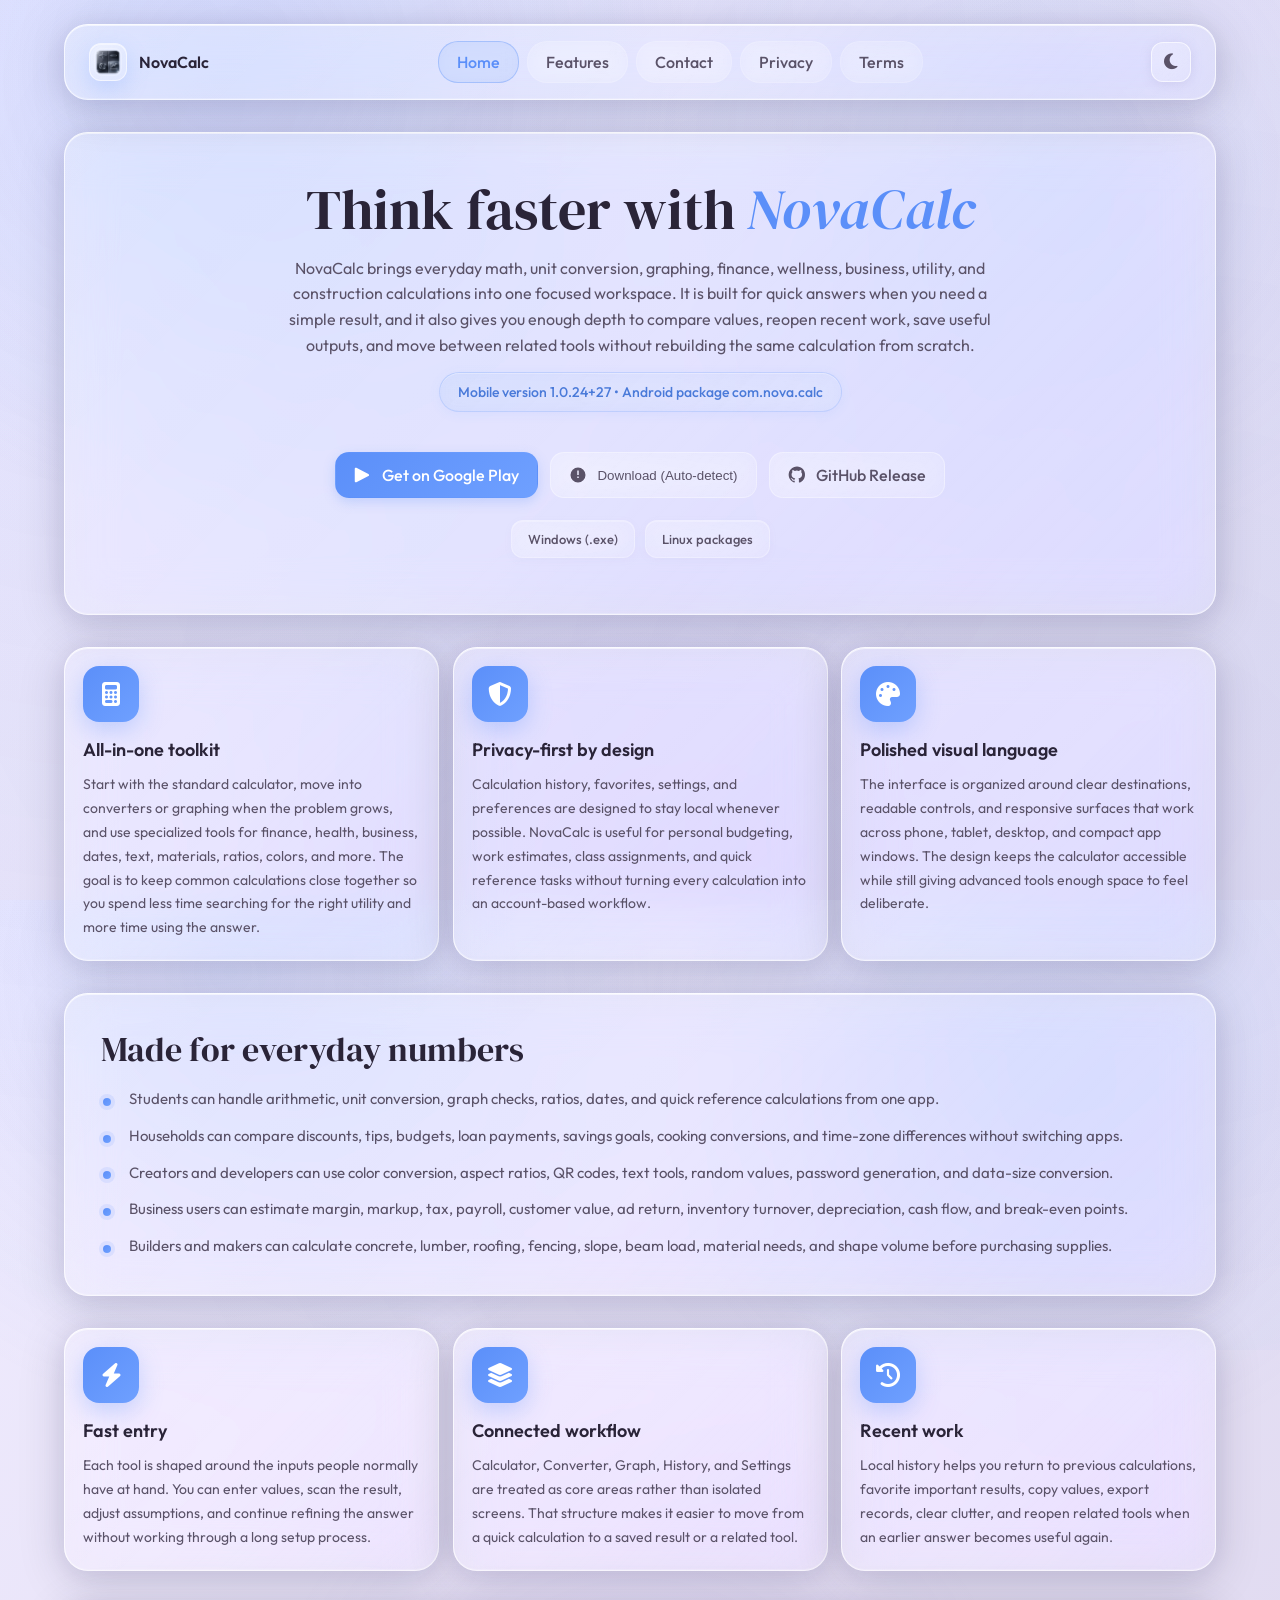
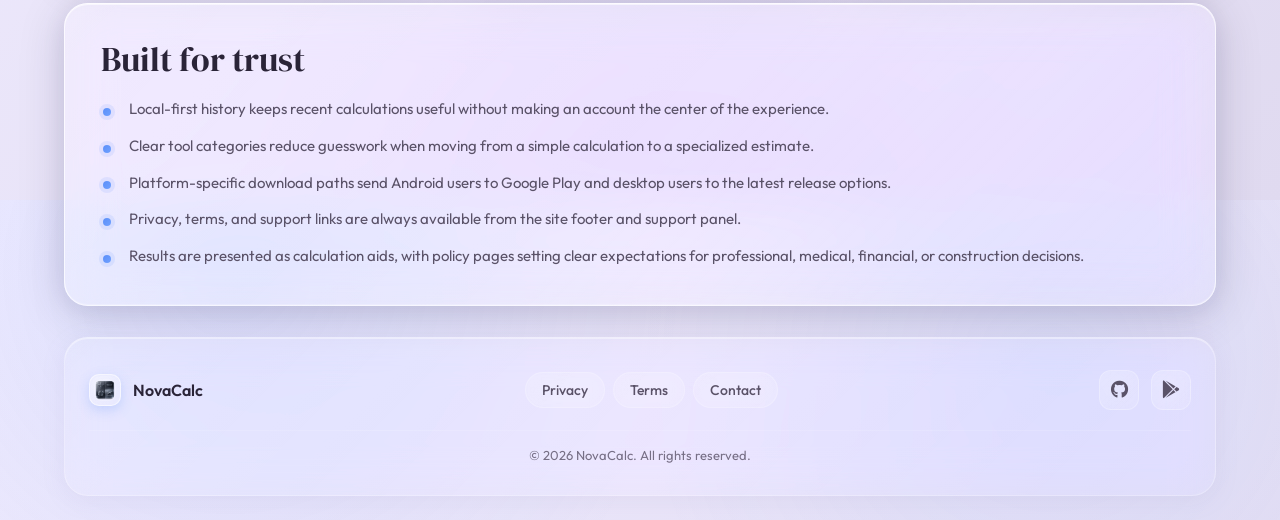
==== commit dfa00db7: "Fix UI and animation bugs: CSS conflicts, duplicate event listeners, FOUC prevention - CSS: Remove '" ====
--- a/index.html
+++ b/index.html
@@ -23,6 +23,7 @@
   <link rel="preconnect" href="https://fonts.gstatic.com" crossorigin />
   <link href="https://fonts.googleapis.com/css2?family=DM+Serif+Display:ital@0;1&family=Outfit:wght@300;400;500;600;700&display=swap" rel="stylesheet" />
   <link rel="stylesheet" href="https://cdnjs.cloudflare.com/ajax/libs/font-awesome/6.5.1/css/all.min.css" />
+  <link rel="stylesheet" href="css/enhancements.css" />
   <script type="application/ld+json">
     {
       "@context": "https://schema.org",
@@ -1283,6 +1284,17 @@
   </div>
 
   <script>
+    // Set theme immediately to prevent FOUC before app.js loads
+    (function() {
+      const savedTheme = localStorage.getItem('theme') || 'light';
+      document.documentElement.setAttribute('data-theme', savedTheme);
+      const themeToggle = document.getElementById('themeToggle');
+      if (themeToggle) {
+        const icon = themeToggle.querySelector('i');
+        if (icon) icon.className = savedTheme === 'light' ? 'fas fa-moon' : 'fas fa-sun';
+      }
+    })();
+
     const LINKS = {
       playStore: "https://play.google.com/store/apps/details?id=com.nova.calc",
       githubRelease: "https://github.com/Akash-billawa/NovaCalc/releases/latest",
@@ -1309,10 +1321,10 @@
         return;
       }
 
-if (/Linux/i.test(platform) || /X11/i.test(platform)) {
-      window.open(LINKS.linuxPackages, "_blank", "noopener");
-      return;
-    }
+      if (/Linux/i.test(platform) || /X11/i.test(platform)) {
+        window.open(LINKS.linuxPackages, "_blank", "noopener");
+        return;
+      }
 
       window.open(LINKS.githubRelease, "_blank", "noopener");
     }
@@ -1325,75 +1337,8 @@
       }, 120);
     });
 
-document.getElementById("year").textContent = new Date().getFullYear();
-
-// Dark mode toggle
-const themeToggle = document.getElementById('themeToggle');
-const html = document.documentElement;
-const icon = themeToggle.querySelector('i');
-
-// Load saved theme
-const savedTheme = localStorage.getItem('theme') || 'light';
-html.setAttribute('data-theme', savedTheme);
-updateThemeIcon(savedTheme);
-
-themeToggle.addEventListener('click', () => {
-  const currentTheme = html.getAttribute('data-theme');
-  const newTheme = currentTheme === 'light' ? 'dark' : 'light';
-  html.setAttribute('data-theme', newTheme);
-  localStorage.setItem('theme', newTheme);
-  updateThemeIcon(newTheme);
-});
-
-function updateThemeIcon(theme) {
-  icon.className = theme === 'light' ? 'fas fa-moon' : 'fas fa-sun';
-}
-
-const scrollProgress = document.querySelector('.scroll-progress');
-window.addEventListener('scroll', () => {
-  const scrollTop = window.scrollY;
-  const docHeight = document.documentElement.scrollHeight - window.innerHeight;
-  const scrollPercent = docHeight > 0 ? (scrollTop / docHeight) * 100 : 0;
-  scrollProgress.style.width = scrollPercent + '%';
-});
-
-const prefersReducedMotion = window.matchMedia('(prefers-reduced-motion: reduce)').matches;
-
-if (!prefersReducedMotion && 'IntersectionObserver' in window) {
-  document.querySelectorAll('.feature').forEach((feature, index) => {
-    feature.style.opacity = '0';
-    feature.style.transform = 'translateY(30px)';
-    feature.style.transition = 'all 0.6s cubic-bezier(0.4, 0, 0.2, 1)';
-    feature.style.transitionDelay = (index * 80) + 'ms';
-  });
-
-  const observerOptions = {
-    threshold: 0.1,
-    rootMargin: '0px 0px -50px 0px'
-  };
-
-  const observer = new IntersectionObserver((entries) => {
-    entries.forEach(entry => {
-      if (entry.isIntersecting) {
-        entry.target.style.opacity = '1';
-        entry.target.style.transform = 'translateY(0)';
-        observer.unobserve(entry.target);
-      }
-    });
-  }, observerOptions);
-
-  document.querySelectorAll('.feature').forEach(feature => observer.observe(feature));
-}
-
-const currentPage = window.location.pathname.split('/').pop() || 'index.html';
-document.querySelectorAll('[data-nav]').forEach(link => {
-  const linkPage = link.getAttribute('href');
-  if (linkPage === currentPage) {
-    link.classList.add('active');
-  } else {
-    link.classList.remove('active');
-  }
-});
-</script>
+    document.getElementById("year").textContent = new Date().getFullYear();
+  </script>
+<script src="js/app.js" defer></script>
 </body>
 </html>
--- a/css/enhancements.css
+++ b/css/enhancements.css
@@ -0,0 +1,468 @@
+/**
+ * NovaCalc Website - Optimized CSS
+ * Smooth animations, lag-free performance, polished UI
+ */
+
+/* ============================================================================
+   PERFORMANCE OPTIMIZATIONS
+   ============================================================================ */
+
+* {
+  margin: 0;
+  padding: 0;
+  box-sizing: border-box;
+  -webkit-font-smoothing: antialiased;
+  -moz-osx-font-smoothing: grayscale;
+}
+
+/* Enable GPU acceleration */
+html {
+  scroll-behavior: smooth;
+  text-rendering: optimizeLegibility;
+}
+
+body {
+  overflow-x: hidden;
+}
+
+/* GPU acceleration - only apply to actively animating elements */
+.gpu-accelerated {
+  transform: translateZ(0);
+  backface-visibility: hidden;
+}
+
+/* will-change is added dynamically via JS before animation starts */
+.animating {
+  will-change: transform, opacity;
+}
+
+/* ============================================================================
+   SMOOTH ANIMATIONS
+   ============================================================================ */
+
+/* Base smooth transitions */
+.glass,
+.feature,
+.panel,
+.kpi,
+.btn,
+.pill,
+.footer-links a,
+.footer-social a,
+.theme-toggle,
+.feature-icon {
+  transition: transform 0.4s cubic-bezier(0.25, 0.46, 0.45, 0.94),
+              opacity 0.4s ease-out,
+              box-shadow 0.3s ease,
+              background 0.3s ease,
+              border-color 0.3s ease;
+}
+
+/* Feature-specific transitions */
+.feature {
+  transition: transform 0.5s cubic-bezier(0.25, 0.46, 0.45, 0.94),
+              opacity 0.5s ease-out,
+              box-shadow 0.3s ease,
+              background 0.3s ease;
+}
+
+/* Hero and panel transitions */
+.hero,
+.panel {
+  transition: transform 0.6s cubic-bezier(0.25, 0.46, 0.45, 0.94),
+              opacity 0.6s ease-out;
+}
+
+/* ============================================================================
+   HOVER EFFECTS - SMOOTH
+   ============================================================================ */
+
+/* Glass hover */
+.glass:hover {
+  transform: translateY(-4px);
+  box-shadow: 
+    0 8px 32px rgba(140, 130, 180, 0.2),
+    0 16px 64px rgba(140, 130, 180, 0.12),
+    inset 0 1px 0 rgba(255, 255, 255, 0.8);
+}
+
+/* Feature hover - smooth lift */
+.feature:hover {
+  transform: translateY(-6px) scale(1.01);
+  box-shadow: 
+    0 12px 40px rgba(91, 143, 249, 0.15),
+    0 20px 60px rgba(140, 130, 180, 0.1);
+}
+
+/* Button hover */
+.btn:hover {
+  transform: translateY(-2px);
+}
+
+.btn-solid:hover {
+  box-shadow: 0 8px 24px rgba(91, 143, 249, 0.35);
+}
+
+.btn-ghost:hover {
+  background: rgba(255, 255, 255, 0.25);
+  border-color: rgba(255, 255, 255, 0.45);
+}
+
+/* Pill hover */
+.pill:hover {
+  transform: translateY(-2px);
+  background: rgba(255, 255, 255, 0.15);
+}
+
+/* Theme toggle hover */
+.theme-toggle:hover {
+  transform: scale(1.1) rotate(5deg);
+}
+
+/* Feature icon hover */
+.feature:hover .feature-icon {
+  transform: scale(1.1) rotate(-3deg);
+  box-shadow: 0 12px 32px rgba(91, 143, 249, 0.4);
+}
+
+/* Footer links hover */
+.footer-links a:hover,
+.footer-social a:hover {
+  transform: translateY(-2px);
+}
+
+/* ============================================================================
+   SCROLL ANIMATIONS
+   ============================================================================ */
+
+/* Initial state - hidden */
+.animate-on-scroll {
+  opacity: 0;
+  transform: translateY(25px);
+  transition: transform 0.6s cubic-bezier(0.25, 0.46, 0.45, 0.94),
+              opacity 0.6s ease-out;
+}
+
+/* Visible state */
+.animate-on-scroll.visible {
+  opacity: 1;
+  transform: translateY(0);
+}
+
+/* Staggered delays */
+.features .feature:nth-child(1),
+.grid .feature:nth-child(1) { transition-delay: 0.05s; }
+.features .feature:nth-child(2),
+.grid .feature:nth-child(2) { transition-delay: 0.1s; }
+.features .feature:nth-child(3),
+.grid .feature:nth-child(3) { transition-delay: 0.15s; }
+
+/* ============================================================================
+   SMOOTH SCROLL PROGRESS
+   ============================================================================ */
+
+.scroll-progress {
+  position: fixed;
+  top: 0;
+  left: 0;
+  width: 0%;
+  height: 3px;
+  background: linear-gradient(90deg, var(--accent, #5b8ff9), var(--accent-light, #6fa0ff));
+  z-index: 9999;
+  box-shadow: 0 0 10px var(--accent-light, #6fa0ff);
+  transition: width 0.1s linear;
+  will-change: width;
+}
+
+/* ============================================================================
+   AMBIENT GLOW - SMOOTH
+   ============================================================================ */
+
+.ambient-glow {
+  position: fixed;
+  top: -50%;
+  left: -50%;
+  width: 200%;
+  height: 200%;
+  background: 
+    radial-gradient(circle at 30% 30%, rgba(91, 143, 249, 0.08) 0%, transparent 50%),
+    radial-gradient(circle at 70% 70%, rgba(111, 160, 255, 0.06) 0%, transparent 50%),
+    radial-gradient(circle at 50% 50%, rgba(91, 143, 249, 0.04) 0%, transparent 70%);
+  pointer-events: none;
+  z-index: -1;
+  transition: transform 1s ease-out, opacity 1s ease-out;
+  will-change: transform;
+}
+
+/* ============================================================================
+   BUTTON ENHANCEMENTS
+   ============================================================================ */
+
+.btn {
+  position: relative;
+  overflow: hidden;
+  cursor: pointer;
+  /* Prevent text selection during click */
+  user-select: none;
+  -webkit-user-select: none;
+}
+
+/* Ripple effect on click */
+.btn::before {
+  content: '';
+  position: absolute;
+  top: 50%;
+  left: 50%;
+  width: 0;
+  height: 0;
+  background: rgba(255, 255, 255, 0.3);
+  border-radius: 50%;
+  transform: translate(-50%, -50%);
+  transition: width 0.4s ease, height 0.4s ease;
+}
+
+.btn:active::before {
+  width: 300px;
+  height: 300px;
+}
+
+/* Loading state */
+.btn.loading {
+  pointer-events: none;
+  opacity: 0.8;
+}
+
+.btn.loading::after {
+  content: '';
+  display: inline-block;
+  width: 14px;
+  height: 14px;
+  margin-left: 8px;
+  border: 2px solid currentColor;
+  border-right-color: transparent;
+  border-radius: 50%;
+  animation: btn-spin 0.6s linear infinite;
+}
+
+@keyframes btn-spin {
+  to { transform: rotate(360deg); }
+}
+
+/* ============================================================================
+   FOCUS STATES - SMOOTH
+   ============================================================================ */
+
+a:focus-visible,
+button:focus-visible {
+  outline: 2px solid var(--accent, #5b8ff9);
+  outline-offset: 3px;
+  border-radius: 4px;
+}
+
+/* ============================================================================
+   SMOOTH THEME TRANSITION
+   ============================================================================ */
+
+[data-theme="dark"] .ambient-glow {
+  opacity: 0.7;
+  filter: saturate(130%);
+}
+
+/* Smooth color transitions */
+body,
+.glass,
+.feature,
+.panel,
+.btn,
+.pill,
+.footer-links a,
+.footer-social a {
+  transition: background 0.3s ease,
+              color 0.3s ease,
+              border-color 0.3s ease,
+              box-shadow 0.3s ease;
+}
+
+/* ============================================================================
+   REDUCED MOTION SUPPORT
+   ============================================================================ */
+
+@media (prefers-reduced-motion: reduce) {
+  *,
+  *::before,
+  *::after {
+    animation-duration: 0.01ms !important;
+    animation-iteration-count: 1 !important;
+    transition-duration: 0.01ms !important;
+    scroll-behavior: auto !important;
+  }
+
+  .animate-on-scroll {
+    opacity: 1;
+    transform: none;
+  }
+
+  .ambient-glow {
+    animation: none;
+  }
+}
+
+/* ============================================================================
+   TOUCH DEVICE OPTIMIZATIONS
+   ============================================================================ */
+
+@media (hover: none) and (pointer: coarse) {
+  /* Larger touch targets */
+  .btn,
+  .pill,
+  .theme-toggle {
+    min-height: 44px;
+    min-width: 44px;
+  }
+
+  /* Disable hover effects on touch */
+  .glass:hover,
+  .feature:hover,
+  .btn:hover,
+  .pill:hover {
+    transform: none;
+  }
+
+  /* But keep active states */
+  .btn:active,
+  .pill:active {
+    transform: scale(0.98);
+  }
+}
+
+/* ============================================================================
+   MOBILE OPTIMIZATIONS
+   ============================================================================ */
+
+@media (max-width: 768px) {
+  /* Reduce animation complexity on mobile */
+  .animate-on-scroll {
+    opacity: 1;
+    transform: none;
+    transition: none;
+  }
+
+  .ambient-glow {
+    display: none;
+  }
+
+  /* Smoother scrolling */
+  html {
+    scroll-behavior: smooth;
+  }
+
+  /* Better touch feedback */
+  .btn:active {
+    transform: scale(0.97);
+    transition: transform 0.1s ease;
+  }
+}
+
+/* ============================================================================
+   PRINT STYLES
+   ============================================================================ */
+
+@media print {
+  .scroll-progress,
+  .ambient-glow,
+  .theme-toggle,
+  .animate-on-scroll {
+    display: none !important;
+  }
+
+  .glass,
+  .feature,
+  .panel {
+    opacity: 1 !important;
+    transform: none !important;
+    box-shadow: none !important;
+    border: 1px solid #ddd !important;
+  }
+}
+
+/* ============================================================================
+   UTILITY CLASSES
+   ============================================================================ */
+
+/* Smooth visibility */
+.fade-in {
+  animation: fadeIn 0.5s ease-out forwards;
+}
+
+@keyframes fadeIn {
+  from { opacity: 0; }
+  to { opacity: 1; }
+}
+
+/* Smooth slide up */
+.slide-up {
+  animation: slideUp 0.5s ease-out forwards;
+}
+
+@keyframes slideUp {
+  from {
+    opacity: 0;
+    transform: translateY(20px);
+  }
+  to {
+    opacity: 1;
+    transform: translateY(0);
+  }
+}
+
+/* Smooth scale in */
+.scale-in {
+  animation: scaleIn 0.4s ease-out forwards;
+}
+
+@keyframes scaleIn {
+  from {
+    opacity: 0;
+    transform: scale(0.95);
+  }
+  to {
+    opacity: 1;
+    transform: scale(1);
+  }
+}
+
+/* No animation class */
+.no-animation {
+  animation: none !important;
+  transition: none !important;
+}
+
+/* GPU acceleration helper */
+.gpu {
+  transform: translateZ(0);
+  backface-visibility: hidden;
+  perspective: 1000px;
+}
+
+/* Smooth text gradient */
+.text-gradient {
+  background: linear-gradient(135deg, var(--accent, #5b8ff9), var(--accent-light, #6fa0ff));
+  -webkit-background-clip: text;
+  -webkit-text-fill-color: transparent;
+  background-clip: text;
+}
+
+/* ============================================================================
+   LOADED STATE
+   ============================================================================ */
+
+body.loaded .animate-on-scroll {
+  opacity: 1;
+  transform: translateY(0);
+}
+
+/* Initial state before JS loads */
+body:not(.loaded) .animate-on-scroll {
+  opacity: 1;
+  transform: none;
+}
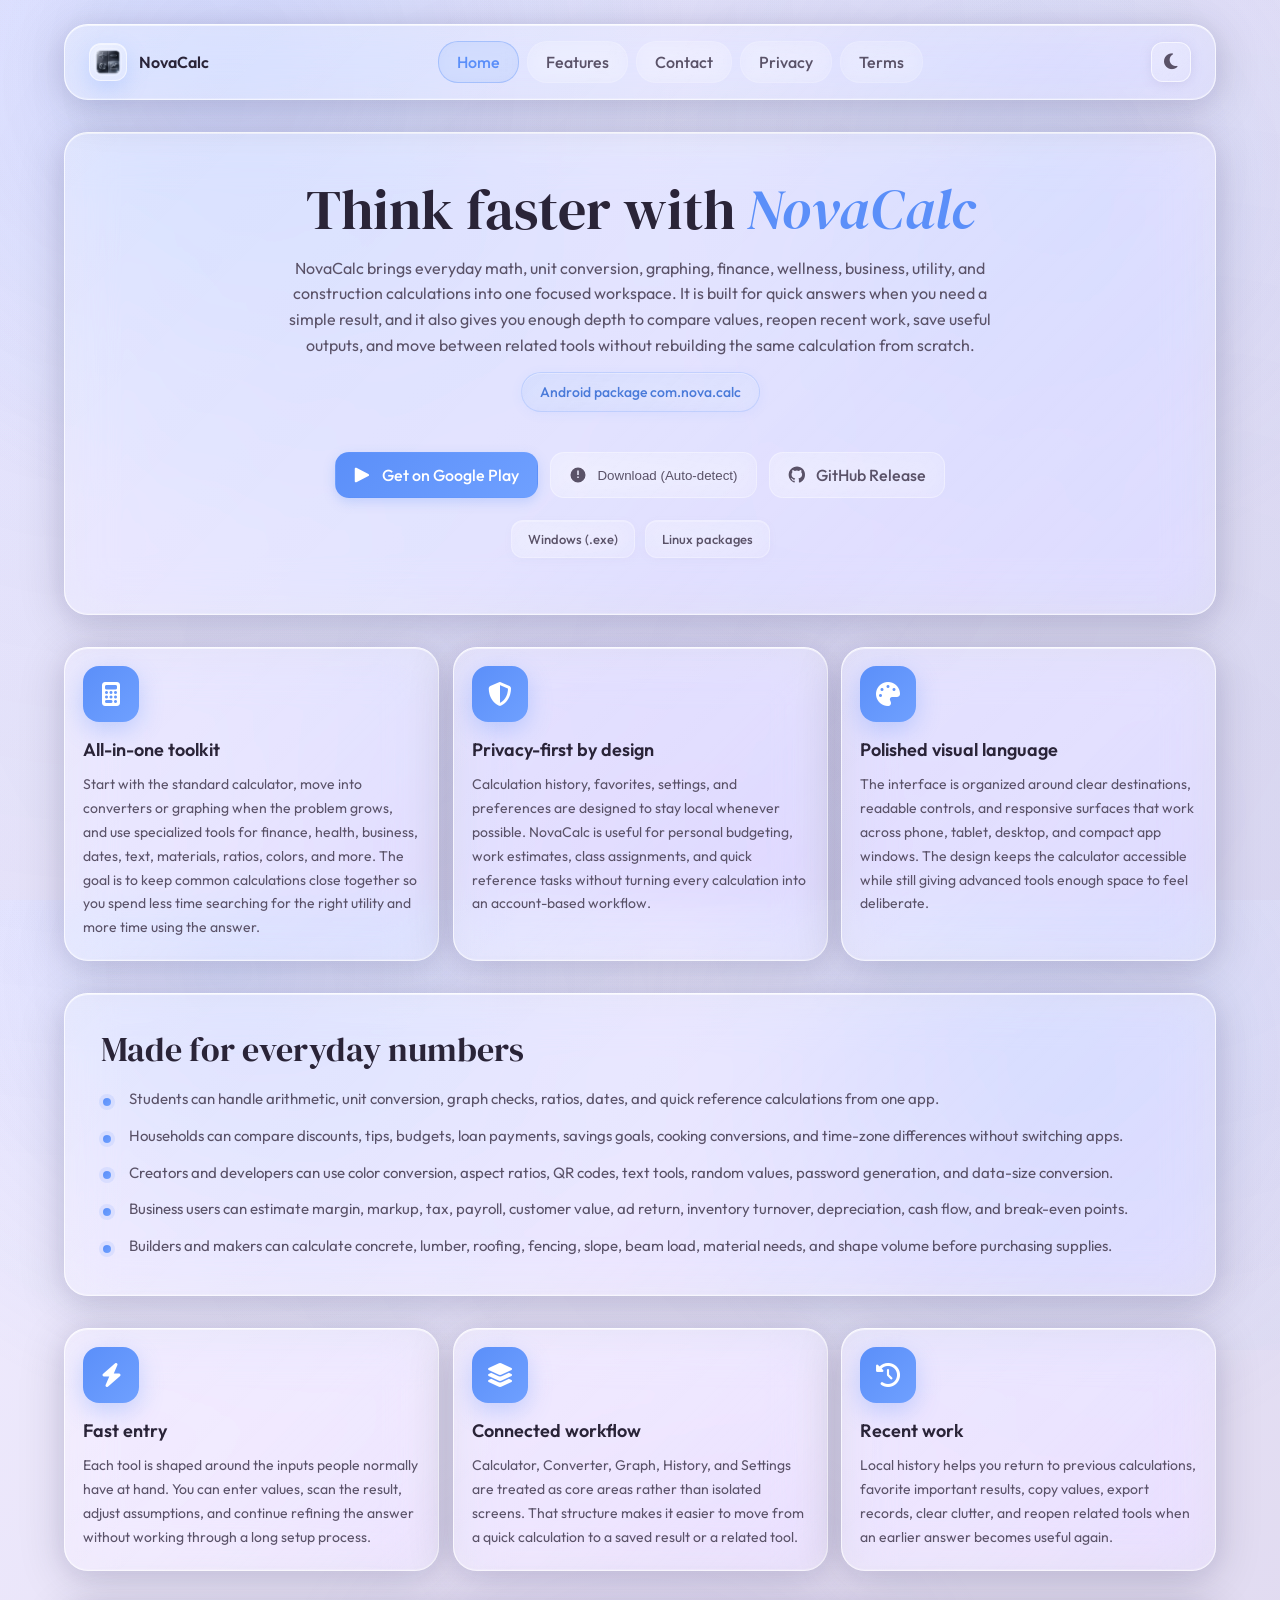
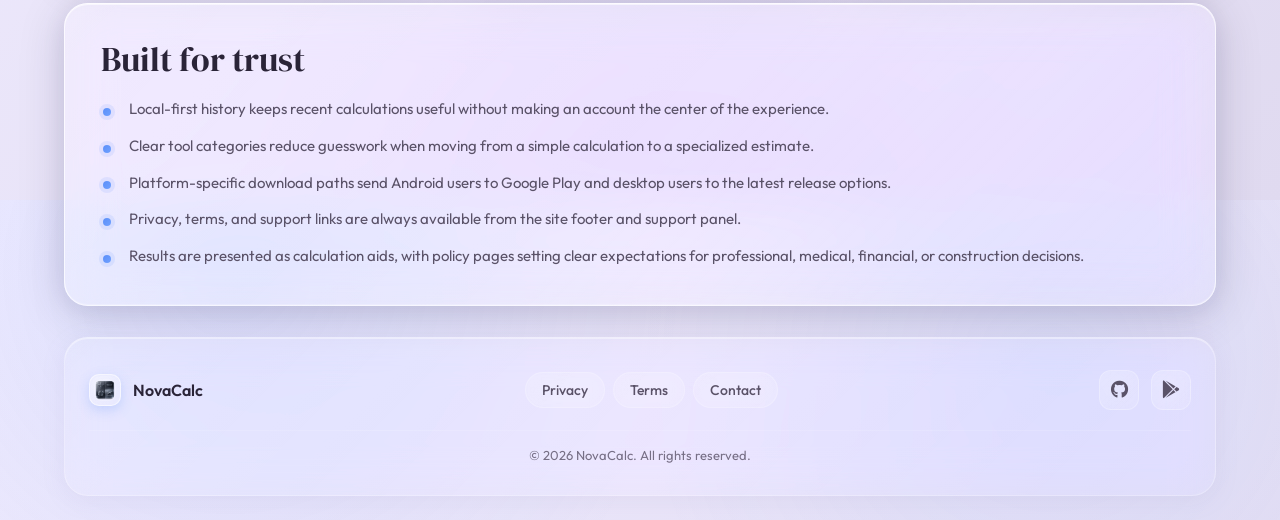
==== commit 2131d948: "Remove app version from home screen" ====
--- a/index.html
+++ b/index.html
@@ -31,7 +31,6 @@
       "name": "NovaCalc",
       "applicationCategory": "UtilitiesApplication",
       "operatingSystem": "Android, Windows, Linux",
-      "softwareVersion": "1.0.24+27",
       "description": "A multipurpose calculator app with calculator, converters, graphing, local history, finance, wellness, business, utility, and construction tools.",
       "url": "https://nova-calc-two.vercel.app/",
       "downloadUrl": "https://play.google.com/store/apps/details?id=com.nova.calc",
@@ -1087,7 +1086,7 @@
           rebuilding the same calculation from scratch.
         </p>
 
-        <div class="meta-chip">Mobile version 1.0.24+27 • Android package com.nova.calc</div>
+        <div class="meta-chip">Android package com.nova.calc</div>
 
         <div class="download-panel" role="region" aria-label="Downloads">
           <div class="download-cta" role="group" aria-label="Primary downloads">
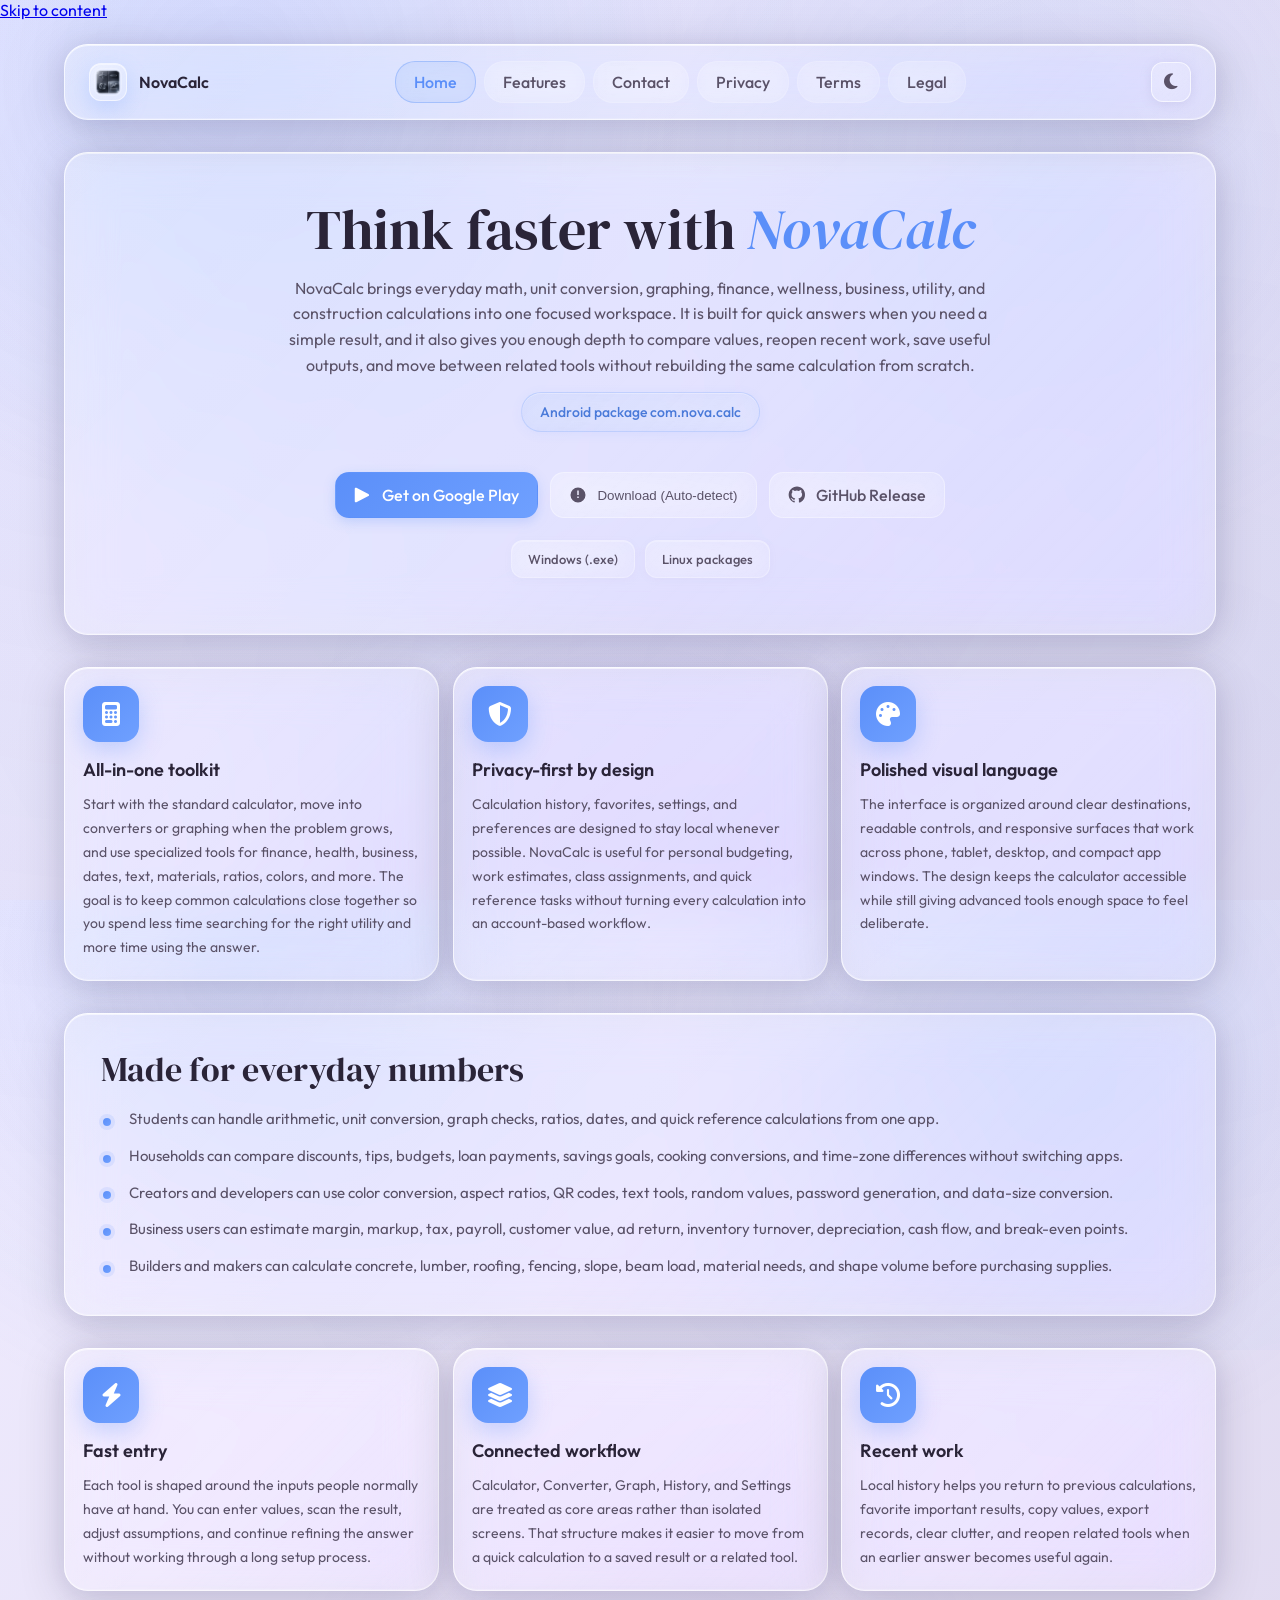
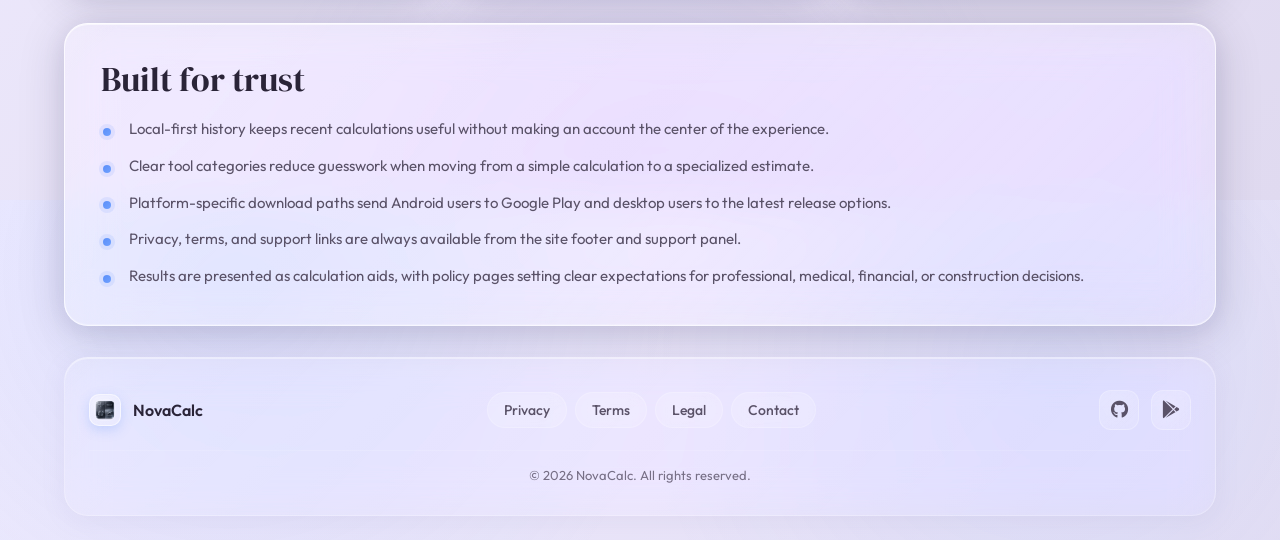
==== commit 47a89a76: "Fix 3-column feature grid showing on phones The inline .features, .grid base rule used repeat(3, 1fr" ====
--- a/index.html
+++ b/index.html
@@ -118,25 +118,6 @@
       min-height: 100vh;
     }
 
-    .skip-link {
-      position: absolute;
-      left: 16px;
-      top: 16px;
-      z-index: 1000;
-      transform: translateY(-140%);
-      padding: 10px 14px;
-      border-radius: 8px;
-      background: var(--text-primary);
-      color: var(--bg-gradient-start);
-      text-decoration: none;
-      font-weight: 700;
-      transition: transform 0.2s ease;
-    }
-
-    .skip-link:focus {
-      transform: translateY(0);
-    }
-
     .shell {
       max-width: 1200px;
       margin: 0 auto;
@@ -618,11 +599,13 @@
       height: 18px;
     }
 
-    .features,
-    .grid {
-      display: grid;
-      grid-template-columns: repeat(3, minmax(0, 1fr));
-      gap: 14px;
+    @media (min-width: 769px) {
+      .features,
+      .grid {
+        display: grid;
+        grid-template-columns: repeat(3, minmax(0, 1fr));
+        gap: 14px;
+      }
     }
 
     .feature {
@@ -947,106 +930,6 @@
         padding: 36px 20px;
       }
     }
-
-@media (max-width: 768px) {
-  .shell {
-    padding: 16px;
-    gap: 20px;
-  }
-
-  .topbar {
-    padding: 14px 16px;
-    flex-direction: column;
-    align-items: stretch;
-    position: relative;
-    top: 0;
-  }
-
-  .brand {
-    justify-content: center;
-  }
-    .nav-pills {
-    justify-content: center;
-  }
-
-  .pill {
-    padding: 8px 14px;
-    font-size: 14px;
-  }
-
-  .hero {
-    padding: 32px 20px;
-  }
-
-  .hero h1 {
-    font-size: clamp(28px, 8vw, 40px);
-  }
-
-  .hero p {
-    font-size: 15px;
-  }
-
-  .download-panel {
-    padding: 16px;
-  }
-
-  .download-cta {
-    flex-direction: column;
-    width: 100%;
-    gap: 10px;
-  }
-
-  .btn {
-    width: 100%;
-    padding: 14px 20px;
-    min-height: 52px;
-  }
-
-  .asset-links {
-    width: 100%;
-    flex-direction: column;
-    gap: 8px;
-  }
-
-  .asset-links a {
-    width: 100%;
-    text-align: center;
-    padding: 12px 16px;
-  }
-
-  .features,
-  .grid {
-    grid-template-columns: 1fr;
-  }
-
-  .feature {
-    padding: 24px;
-  }
-
-  .feature-icon {
-    width: 48px;
-    height: 48px;
-  }
-
-  .feature-icon i {
-    font-size: 20px;
-  }
-
-  .footer-content {
-    flex-direction: column;
-    gap: 16px;
-  }
-
-  .footer-links {
-    flex-wrap: wrap;
-    justify-content: center;
-  }
-
-  .footer-links a {
-    padding: 6px 12px;
-    font-size: 13px;
-  }
-}
   </style>
 </head>
 
@@ -1066,7 +949,8 @@
       <a class="pill" href="features.html" data-nav="features">Features</a>
       <a class="pill" href="contact.html" data-nav="contact">Contact</a>
       <a class="pill" href="privacy.html" data-nav="privacy">Privacy</a>
-<a class="pill" href="terms.html" data-nav="terms">Terms</a>
+      <a class="pill" href="terms.html" data-nav="terms">Terms</a>
+      <a class="pill" href="legal.html" data-nav="legal">Legal</a>
       </nav>
       <button class="theme-toggle" id="themeToggle" aria-label="Toggle dark mode">
         <i class="fas fa-moon"></i>
@@ -1265,6 +1149,7 @@
       <div class="footer-links">
         <a href="privacy.html">Privacy</a>
         <a href="terms.html">Terms</a>
+        <a href="legal.html">Legal</a>
         <a href="contact.html">Contact</a>
       </div>
       <div class="footer-social">
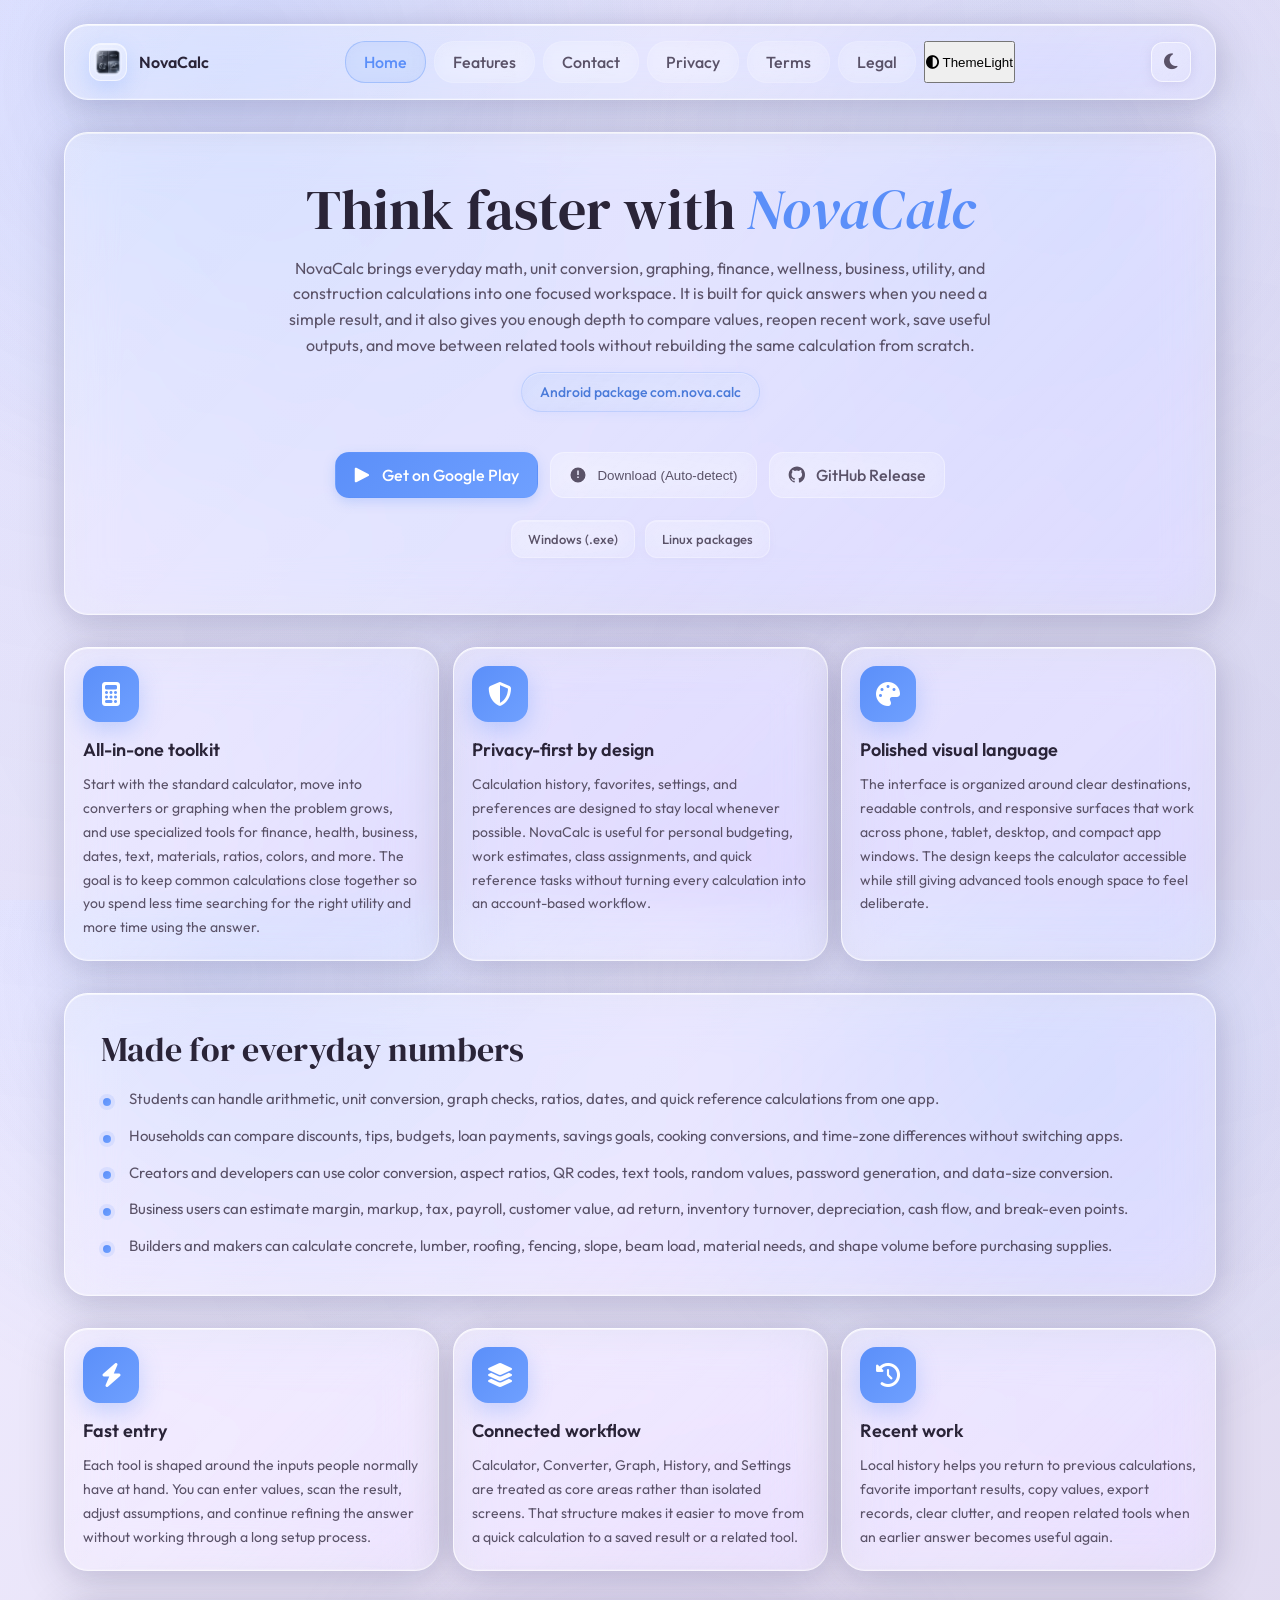
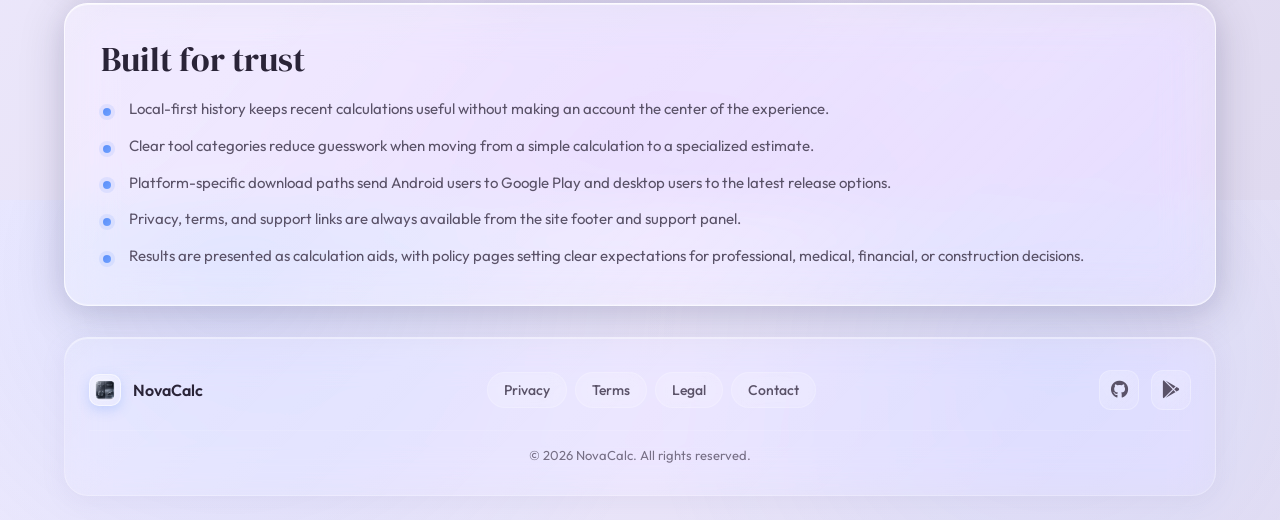
==== commit c923f753: "Mobile UI: hamburger menu, 48px touch targets, no iOS auto-zoom Make the website easy to use on phon" ====
--- a/index.html
+++ b/index.html
@@ -599,13 +599,11 @@
       height: 18px;
     }
 
-    @media (min-width: 769px) {
-      .features,
-      .grid {
-        display: grid;
-        grid-template-columns: repeat(3, minmax(0, 1fr));
-        gap: 14px;
-      }
+    .features,
+    .grid {
+      display: grid;
+      grid-template-columns: repeat(3, minmax(0, 1fr));
+      gap: 14px;
     }
 
     .feature {
--- a/css/enhancements.css
+++ b/css/enhancements.css
@@ -336,31 +336,335 @@
 }
 
 /* ============================================================================
+   SKIP LINK
+   Hidden until keyboard focus — helps keyboard / screen-reader users skip
+   the topbar straight to the main content.
+   ============================================================================ */
+
+.skip-link {
+  position: fixed;
+  top: -100px;
+  left: 12px;
+  z-index: 10000;
+  padding: 12px 18px;
+  background: var(--accent, #5b8ff9);
+  color: #ffffff;
+  font-weight: 600;
+  font-size: 15px;
+  text-decoration: none;
+  border-radius: 0 0 10px 10px;
+  box-shadow: 0 6px 20px rgba(91, 143, 249, 0.45);
+  transition: top 0.2s ease;
+}
+.skip-link:focus,
+.skip-link:focus-visible {
+  top: 0;
+  outline: 2px solid #ffffff;
+  outline-offset: 2px;
+}
+
+/* ============================================================================
+   MOBILE NAV TOGGLE
+   Injected by js/app.js. Hidden on desktop; shown on narrow viewports.
+   ============================================================================ */
+
+.mobile-nav-toggle {
+  display: none;
+  align-items: center;
+  justify-content: center;
+  position: relative;
+  width: 48px;
+  height: 48px;
+  flex: 0 0 auto;
+  border-radius: 14px;
+  border: 1px solid var(--glass-border, rgba(255, 255, 255, 0.4));
+  background: linear-gradient(135deg, rgba(255, 255, 255, 0.22) 0%, rgba(255, 255, 255, 0.08) 100%);
+  backdrop-filter: blur(12px);
+  -webkit-backdrop-filter: blur(12px);
+  color: var(--text-primary, #2a2438);
+  font-size: 18px;
+  cursor: pointer;
+  -webkit-tap-highlight-color: transparent;
+  touch-action: manipulation;
+  box-shadow: 0 2px 12px var(--glass-shadow, rgba(140, 130, 180, 0.18));
+  transition: transform 0.2s ease, background 0.2s ease, box-shadow 0.2s ease;
+}
+.mobile-nav-toggle:active {
+  transform: scale(0.96);
+}
+.mobile-nav-toggle > i {
+  position: absolute;
+  inset: 0;
+  display: flex;
+  align-items: center;
+  justify-content: center;
+  transition: opacity 0.2s ease, transform 0.25s cubic-bezier(0.4, 0, 0.2, 1);
+}
+.mobile-nav-toggle .fa-times { opacity: 0; transform: rotate(-90deg) scale(0.7); }
+.mobile-nav-toggle[aria-expanded="true"] .fa-bars  { opacity: 0; transform: rotate(90deg) scale(0.7); }
+.mobile-nav-toggle[aria-expanded="true"] .fa-times { opacity: 1; transform: rotate(0) scale(1); }
+
+[data-theme="dark"] .mobile-nav-toggle {
+  background: linear-gradient(135deg, rgba(94, 231, 255, 0.18) 0%, rgba(124, 92, 255, 0.1) 100%);
+  border-color: rgba(94, 231, 255, 0.32);
+  color: var(--accent, #5ee7ff);
+}
+
+/* ============================================================================
+   MOBILE MENU OVERLAY (behind the slide-down panel)
+   ============================================================================ */
+
+.mobile-nav-overlay {
+  display: none;
+  position: fixed;
+  inset: 0;
+  background: rgba(7, 10, 17, 0.45);
+  backdrop-filter: blur(2px);
+  -webkit-backdrop-filter: blur(2px);
+  z-index: 97;
+  opacity: 0;
+  transition: opacity 0.2s ease;
+}
+.mobile-nav-overlay.visible { opacity: 1; }
+
+/* When nav is open, prevent background scroll on iOS / Android */
+body.nav-open {
+  overflow: hidden;
+  touch-action: none;
+}
+
+/* ============================================================================
    MOBILE OPTIMIZATIONS
    ============================================================================ */
 
+@media (max-width: 1024px) {
+  /* Slightly tighter shells on tablets — gives content more breathing room. */
+  .shell { padding: 20px; gap: 24px; }
+  .footer-content { gap: 20px; }
+}
+
 @media (max-width: 768px) {
-  /* Reduce animation complexity on mobile */
+  /* ----- Base mobile resets ----- */
+  html { -webkit-text-size-adjust: 100%; }
+  body {
+    /* 16px base font prevents iOS auto-zoom on form input focus. */
+    font-size: 16px;
+    line-height: 1.55;
+  }
+  /* Suppress the ugly grey flash some Android browsers show on tap. */
+  a, button, .btn, .pill, .feature, .theme-toggle, .mobile-nav-toggle,
+  .footer-links a, .footer-social a, .asset-links a {
+    -webkit-tap-highlight-color: transparent;
+    /* Removes the 300ms tap delay on older mobile browsers. */
+    touch-action: manipulation;
+  }
+
+  /* ----- Reduce animation complexity on mobile ----- */
   .animate-on-scroll {
     opacity: 1;
     transform: none;
     transition: none;
   }
-
-  .ambient-glow {
-    display: none;
-  }
-
-  /* Smoother scrolling */
-  html {
-    scroll-behavior: smooth;
-  }
-
-  /* Better touch feedback */
-  .btn:active {
-    transform: scale(0.97);
-    transition: transform 0.1s ease;
-  }
+  .ambient-glow { display: none; }
+
+  /* ----- Topbar: single row, brand + hamburger, no nav pills inline ----- */
+  .topbar {
+    flex-direction: row;
+    align-items: center;
+    justify-content: space-between;
+    padding: 12px 14px;
+    gap: 12px;
+    position: sticky;
+    top: 12px;
+  }
+  .topbar .brand {
+    justify-content: flex-start;
+    font-size: 17px;
+  }
+  .topbar .brand-badge {
+    width: 34px; height: 34px;
+  }
+  /* Hide inline theme toggle in the topbar — moved into the mobile menu. */
+  .topbar > .theme-toggle { display: none; }
+
+  /* ----- Show hamburger ----- */
+  .mobile-nav-toggle { display: flex; }
+  .mobile-nav-overlay { display: block; }
+
+  /* ----- Nav pills: collapse to a slide-down panel ----- */
+  .nav-pills {
+    position: fixed;
+    top: 72px;            /* just below the topbar */
+    left: 12px;
+    right: 12px;
+    z-index: 99;
+    flex-direction: column;
+    align-items: stretch;
+    justify-content: flex-start;
+    gap: 6px;
+    padding: 14px;
+    border-radius: 18px;
+    background: linear-gradient(
+      135deg,
+      var(--glass-highlight, rgba(255, 255, 255, 0.34)) 0%,
+      var(--glass-bg, rgba(255, 255, 255, 0.18)) 60%,
+      var(--glass-lowlight, rgba(255, 255, 255, 0.12)) 100%
+    );
+    backdrop-filter: var(--glass-blur, blur(20px) saturate(180%));
+    -webkit-backdrop-filter: var(--glass-blur, blur(20px) saturate(180%));
+    border: 1px solid var(--glass-border, rgba(255, 255, 255, 0.4));
+    border-top-color: var(--glass-highlight-strong, rgba(255, 255, 255, 0.75));
+    box-shadow: 0 16px 44px rgba(0, 0, 0, 0.22);
+    transform: translateY(-12px) scale(0.97);
+    opacity: 0;
+    pointer-events: none;
+    transition: transform 0.25s cubic-bezier(0.4, 0, 0.2, 1),
+                opacity 0.2s ease;
+    max-height: calc(100vh - 96px - env(safe-area-inset-bottom, 0));
+    overflow-y: auto;
+    -webkit-overflow-scrolling: touch;
+  }
+  .nav-pills.open {
+    transform: translateY(0) scale(1);
+    opacity: 1;
+    pointer-events: auto;
+  }
+  /* Each pill becomes a full-width tap target. */
+  .nav-pills .pill {
+    width: 100%;
+    padding: 14px 18px;
+    font-size: 16px;
+    font-weight: 500;
+    text-align: left;
+    min-height: 48px;
+    border-radius: 12px;
+    display: flex;
+    align-items: center;
+  }
+  .nav-pills .pill.active {
+    background: var(--pill-active-bg, rgba(91, 143, 249, 0.18));
+    border-color: var(--pill-active-border, rgba(91, 143, 249, 0.4));
+  }
+  /* Theme toggle inside the menu — single tap target. */
+  .nav-pills .theme-toggle-mobile {
+    display: flex;
+    align-items: center;
+    justify-content: space-between;
+    width: 100%;
+    padding: 14px 18px;
+    min-height: 48px;
+    border-radius: 12px;
+    margin-top: 6px;
+    border: 1px solid var(--glass-border, rgba(255, 255, 255, 0.3));
+    background: rgba(255, 255, 255, 0.08);
+    color: var(--text-secondary, #5a5268);
+    font-size: 15px;
+    font-weight: 500;
+    cursor: pointer;
+    -webkit-tap-highlight-color: transparent;
+  }
+  .nav-pills .theme-toggle-mobile i { font-size: 16px; }
+  [data-theme="dark"] .nav-pills .theme-toggle-mobile {
+    background: linear-gradient(135deg, rgba(15, 23, 38, 0.46) 0%, rgba(8, 13, 24, 0.32) 100%);
+    border-color: rgba(196, 232, 255, 0.12);
+  }
+
+  /* ----- Hero / typography ----- */
+  .hero { padding: 32px 20px; }
+  .hero h1 { font-size: clamp(28px, 8vw, 40px); line-height: 1.15; }
+  .hero p  { font-size: 16px; line-height: 1.6; }
+
+  /* ----- Buttons become full-width and tappable ----- */
+  .btn {
+    width: 100%;
+    min-height: 52px;
+    padding: 14px 20px;
+    font-size: 16px;
+    text-align: center;
+  }
+  .button-row {
+    flex-direction: column;
+    width: 100%;
+    gap: 10px;
+  }
+  .button-row .btn { width: 100%; }
+
+  .download-cta { flex-direction: column; width: 100%; gap: 10px; }
+  .download-cta .btn { width: 100%; }
+
+  .asset-links { width: 100%; flex-direction: column; gap: 8px; }
+  .asset-links a { width: 100%; text-align: center; padding: 14px 16px; min-height: 48px; display: inline-flex; align-items: center; justify-content: center; }
+
+  /* ----- Grids collapse to a single column ----- */
+  .features,
+  .grid { grid-template-columns: 1fr; }
+  .feature { padding: 24px 20px; }
+  .feature h3 { font-size: 18px; }
+  .feature p  { font-size: 15px; }
+  .feature-icon { width: 48px; height: 48px; }
+  .feature-icon i { font-size: 20px; }
+
+  .panel { padding: 24px 20px; }
+  .panel h2 { font-size: 20px; }
+
+  .download-panel { padding: 18px 16px; }
+
+  /* ----- Legal pages ----- */
+  .legal-page { padding: 28px 20px; }
+  .legal-page h1 { font-size: 32px; line-height: 1.15; }
+  .legal-page h2 { font-size: 20px; margin-top: 32px; }
+  .legal-page h3 { font-size: 17px; }
+  .legal-page p  { font-size: 16px; line-height: 1.7; }
+  .legal-page li { font-size: 15px; }
+  .feature-card { padding: 18px 16px; }
+
+  /* ----- Footer ----- */
+  footer { padding: 28px 20px; }
+  .footer-content { flex-direction: column; gap: 16px; text-align: center; }
+  .footer-brand { justify-content: center; }
+  .footer-links {
+    flex-wrap: wrap;
+    justify-content: center;
+    gap: 8px;
+  }
+  .footer-links a {
+    min-height: 44px;
+    padding: 12px 16px;
+    font-size: 14px;
+    display: inline-flex;
+    align-items: center;
+  }
+  .footer-social {
+    justify-content: center;
+    gap: 12px;
+  }
+  .footer-social a {
+    width: 48px;
+    height: 48px;
+  }
+  .footer-social i { font-size: 18px; }
+
+  /* ----- Back-home link ----- */
+  .back-home {
+    width: 100%;
+    justify-content: center;
+    min-height: 48px;
+    padding: 14px 20px;
+  }
+}
+
+/* Extra-narrow phones (≤ 380 px) — tighten padding so content never
+   feels cramped on the smallest common viewports (iPhone SE, etc.). */
+@media (max-width: 380px) {
+  .shell { padding: 12px; }
+  .topbar { padding: 10px 12px; }
+  .hero { padding: 24px 16px; }
+  .feature { padding: 20px 16px; }
+  .panel { padding: 20px 16px; }
+  .legal-page { padding: 24px 16px; }
+  .legal-page h1 { font-size: 28px; }
+  .feature-card { padding: 16px 14px; }
+  .pill { font-size: 15px; }
 }
 
 /* ============================================================================
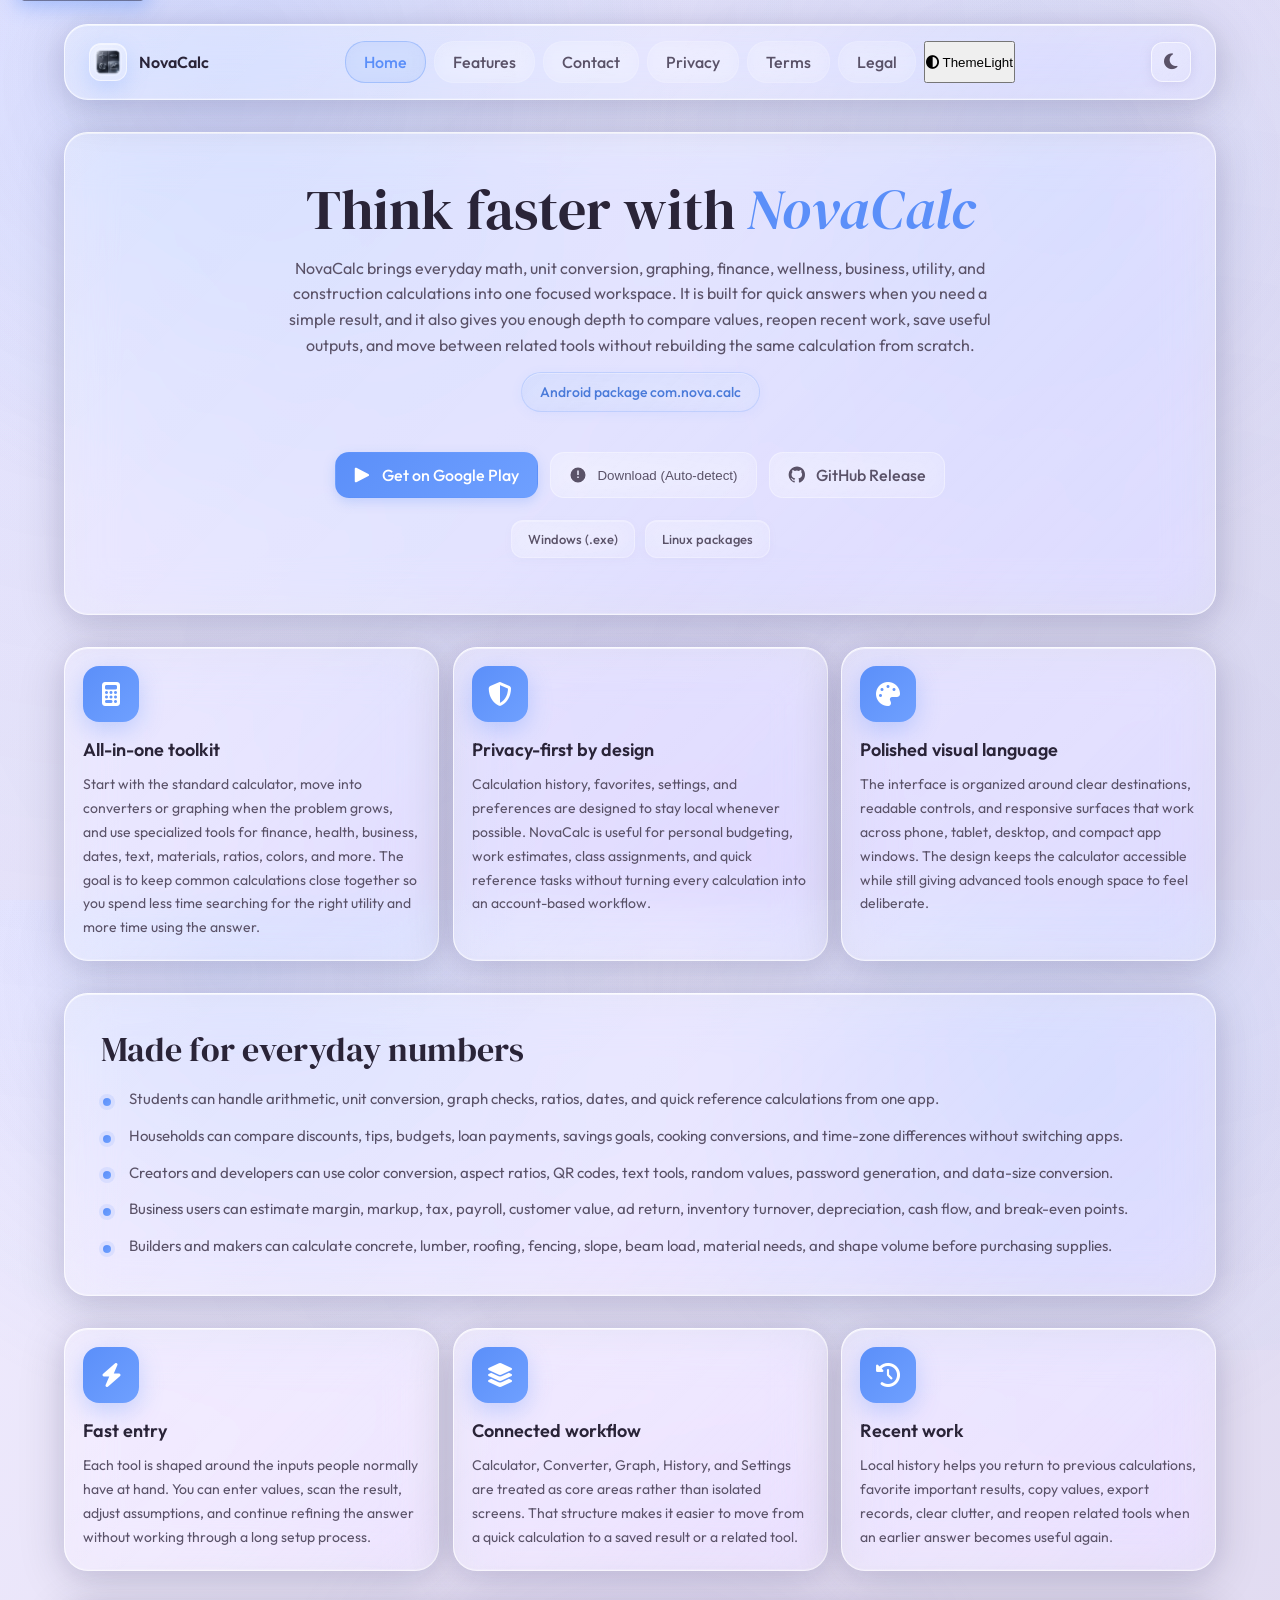
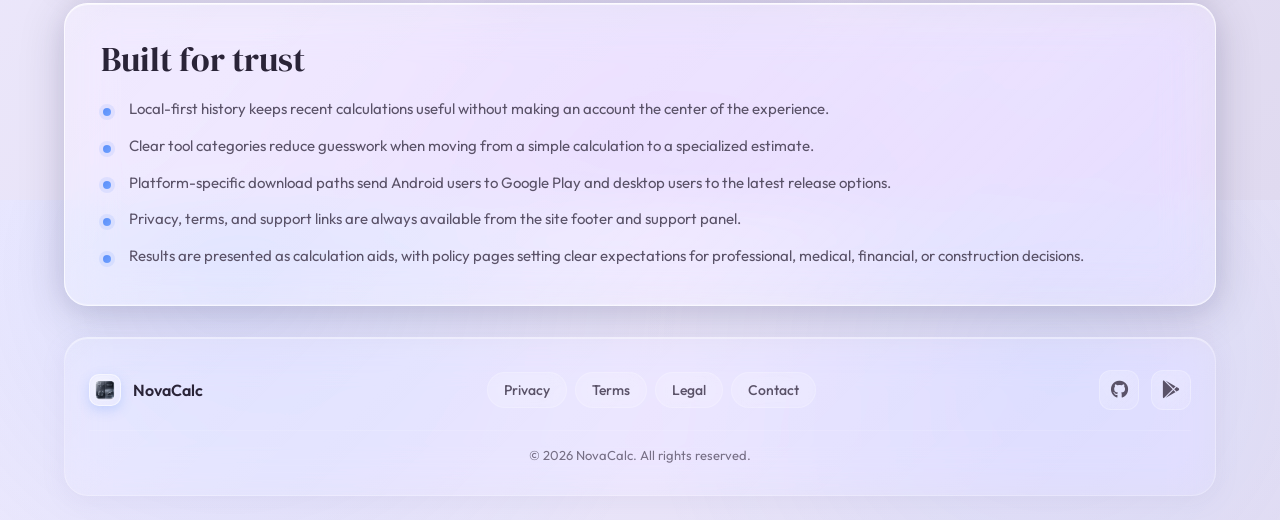
==== commit f29e5882: "Add Legal & Disclaimers page; align website with in-app disclosures - New legal.html mirrors the in-" ====
--- a/index.html
+++ b/index.html
@@ -118,6 +118,25 @@
       min-height: 100vh;
     }
 
+    .skip-link {
+      position: absolute;
+      left: 16px;
+      top: 16px;
+      z-index: 1000;
+      transform: translateY(-140%);
+      padding: 10px 14px;
+      border-radius: 8px;
+      background: var(--text-primary);
+      color: var(--bg-gradient-start);
+      text-decoration: none;
+      font-weight: 700;
+      transition: transform 0.2s ease;
+    }
+
+    .skip-link:focus {
+      transform: translateY(0);
+    }
+
     .shell {
       max-width: 1200px;
       margin: 0 auto;
@@ -928,6 +947,106 @@
         padding: 36px 20px;
       }
     }
+
+@media (max-width: 768px) {
+  .shell {
+    padding: 16px;
+    gap: 20px;
+  }
+
+  .topbar {
+    padding: 14px 16px;
+    flex-direction: column;
+    align-items: stretch;
+    position: relative;
+    top: 0;
+  }
+
+  .brand {
+    justify-content: center;
+  }
+    .nav-pills {
+    justify-content: center;
+  }
+
+  .pill {
+    padding: 8px 14px;
+    font-size: 14px;
+  }
+
+  .hero {
+    padding: 32px 20px;
+  }
+
+  .hero h1 {
+    font-size: clamp(28px, 8vw, 40px);
+  }
+
+  .hero p {
+    font-size: 15px;
+  }
+
+  .download-panel {
+    padding: 16px;
+  }
+
+  .download-cta {
+    flex-direction: column;
+    width: 100%;
+    gap: 10px;
+  }
+
+  .btn {
+    width: 100%;
+    padding: 14px 20px;
+    min-height: 52px;
+  }
+
+  .asset-links {
+    width: 100%;
+    flex-direction: column;
+    gap: 8px;
+  }
+
+  .asset-links a {
+    width: 100%;
+    text-align: center;
+    padding: 12px 16px;
+  }
+
+  .features,
+  .grid {
+    grid-template-columns: 1fr;
+  }
+
+  .feature {
+    padding: 24px;
+  }
+
+  .feature-icon {
+    width: 48px;
+    height: 48px;
+  }
+
+  .feature-icon i {
+    font-size: 20px;
+  }
+
+  .footer-content {
+    flex-direction: column;
+    gap: 16px;
+  }
+
+  .footer-links {
+    flex-wrap: wrap;
+    justify-content: center;
+  }
+
+  .footer-links a {
+    padding: 6px 12px;
+    font-size: 13px;
+  }
+}
   </style>
 </head>
 
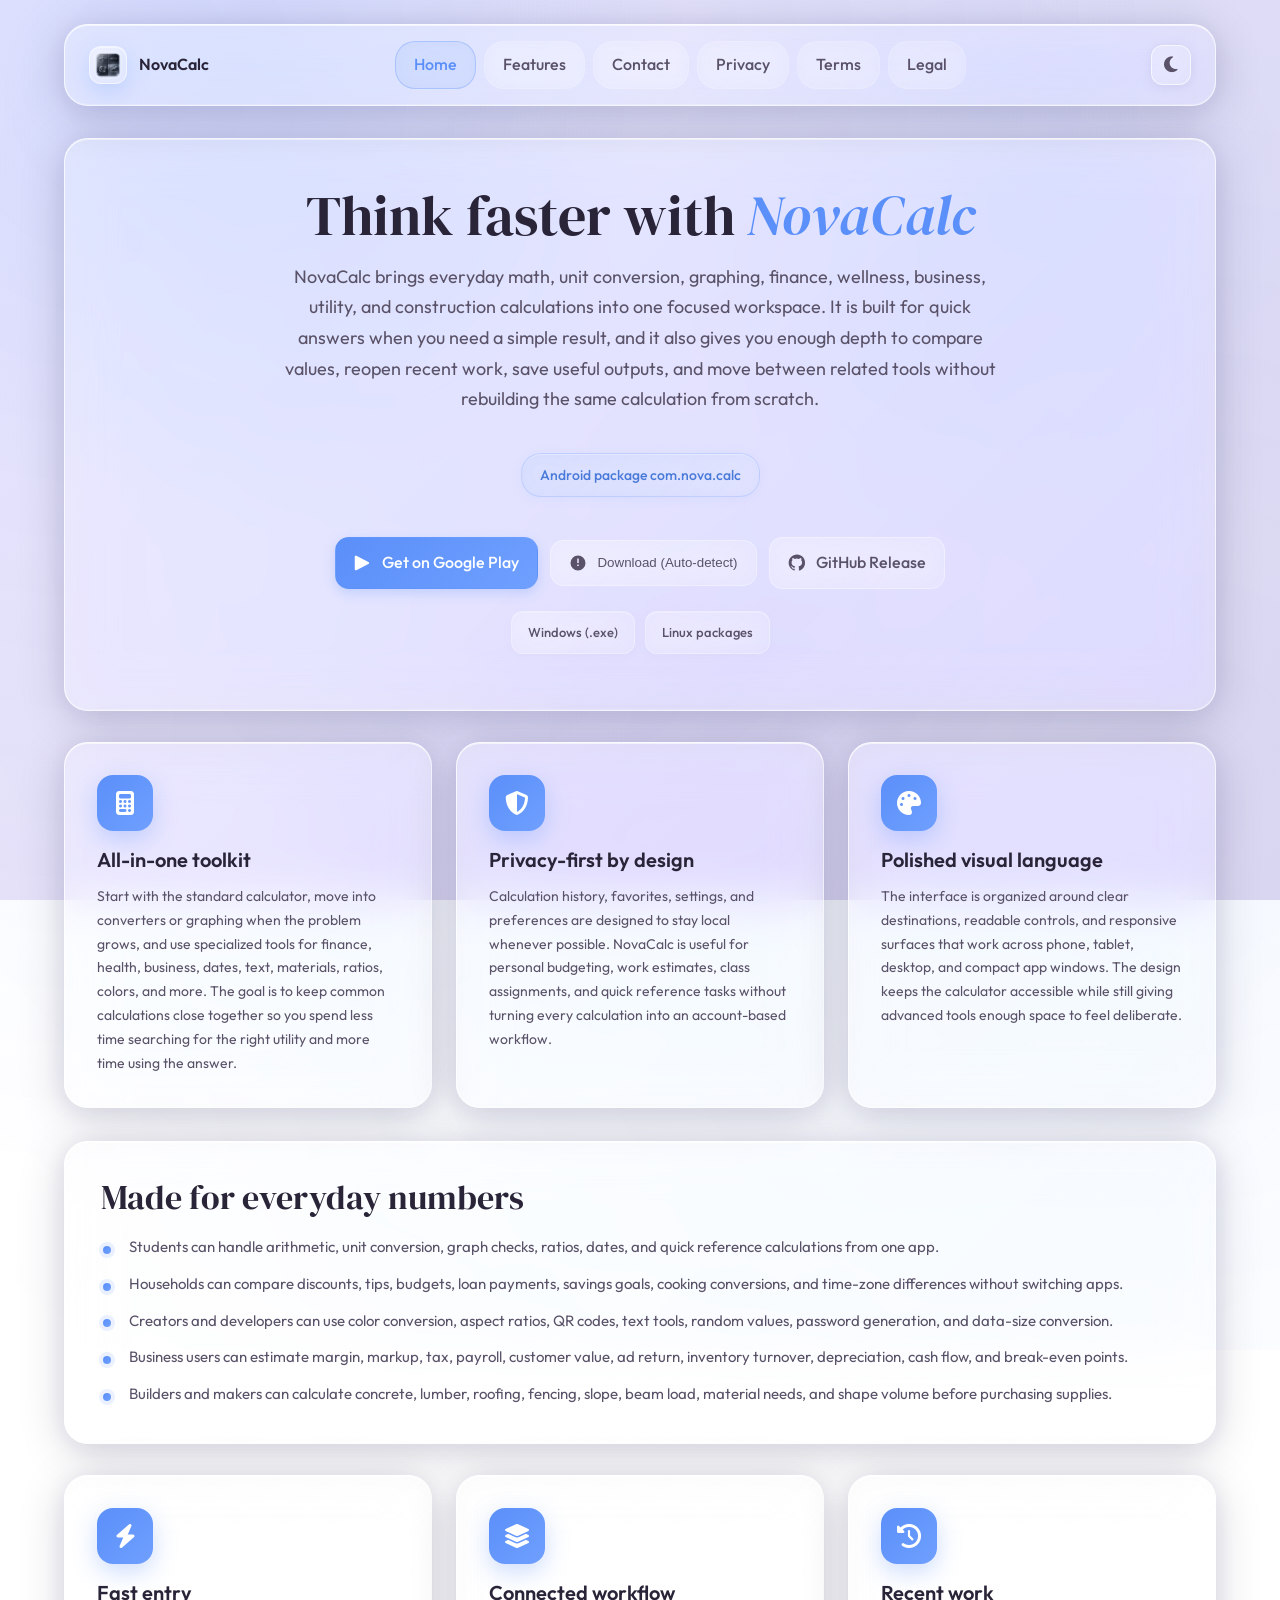
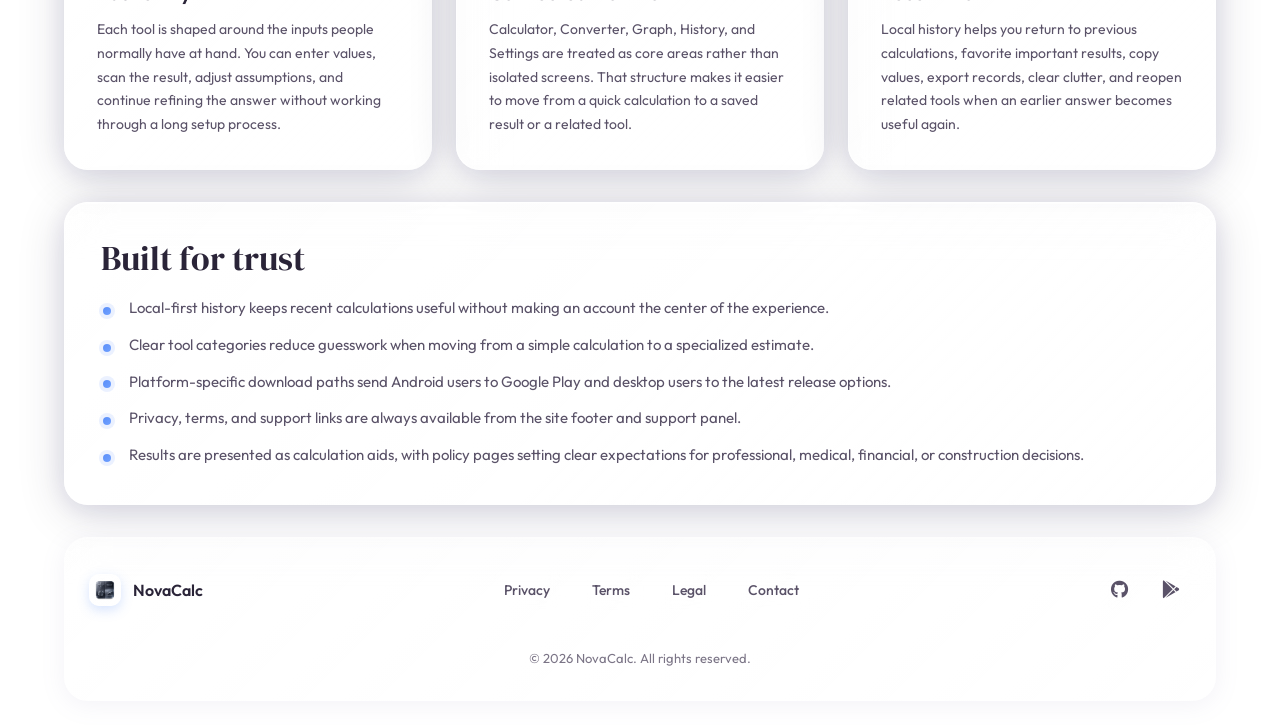
==== commit ca8d661a: "refactor: extract inline CSS/JS to external files, remove duplicates - Create css/main.css with all " ====
--- a/index.html
+++ b/index.html
@@ -23,6 +23,7 @@
   <link rel="preconnect" href="https://fonts.gstatic.com" crossorigin />
   <link href="https://fonts.googleapis.com/css2?family=DM+Serif+Display:ital@0;1&family=Outfit:wght@300;400;500;600;700&display=swap" rel="stylesheet" />
   <link rel="stylesheet" href="https://cdnjs.cloudflare.com/ajax/libs/font-awesome/6.5.1/css/all.min.css" />
+  <link rel="stylesheet" href="css/main.css" />
   <link rel="stylesheet" href="css/enhancements.css" />
   <script type="application/ld+json">
     {
@@ -48,1006 +49,6 @@
     }
   </script>
 
-  <style>
-    * {
-      margin: 0;
-      padding: 0;
-      box-sizing: border-box;
-    }
-
-:root {
-  --bg-gradient-start: #f0ecff;
-  --bg-gradient-end: #e0daf0;
-  --glass-bg: rgba(255, 255, 255, 0.25);
-  --glass-bg-hover: rgba(255, 255, 255, 0.35);
-  --glass-border: rgba(255, 255, 255, 0.65);
-  --glass-border-subtle: rgba(255, 255, 255, 0.35);
-  --glass-shadow: rgba(140, 130, 180, 0.18);
-  --glass-shadow-hover: rgba(140, 130, 180, 0.28);
-  --glass-blur: blur(24px) saturate(200%);
-  --text-primary: #2a2438;
-  --text-secondary: #5a5268;
-  --accent: #5b8ff9;
-  --accent-light: #6fa0ff;
-  --accent-dark: #4a7ad9;
-  --font-display: "DM Serif Display", serif;
-  --font-body: "Outfit", sans-serif;
-  --radius-lg: 24px;
-  --radius-md: 18px;
-  --spacing-md: 24px;
-  --spacing-lg: 32px;
-}
-
-[data-theme="dark"] {
-  color-scheme: dark;
-  --bg-base: #070a11;
-  --bg-gradient-start: #080b12;
-  --bg-gradient-end: #15111f;
-  --bg-radial-primary: rgba(52, 211, 225, 0.13);
-  --bg-radial-secondary: rgba(124, 92, 255, 0.16);
-  --bg-radial-tertiary: rgba(255, 77, 141, 0.08);
-  --glass-bg: rgba(12, 18, 31, 0.58);
-  --glass-bg-hover: rgba(17, 25, 42, 0.72);
-  --glass-border: rgba(196, 232, 255, 0.18);
-  --glass-border-subtle: rgba(196, 232, 255, 0.11);
-  --glass-shadow: rgba(0, 0, 0, 0.48);
-  --glass-shadow-hover: rgba(0, 0, 0, 0.62);
-  --glass-highlight: rgba(255, 255, 255, 0.16);
-  --glass-highlight-strong: rgba(255, 255, 255, 0.24);
-  --glass-lowlight: rgba(4, 9, 18, 0.3);
-  --text-primary: #f6f8ff;
-  --text-secondary: #c4cbda;
-  --text-muted: #8f98ad;
-  --accent: #5ee7ff;
-  --accent-light: #9df4ff;
-  --accent-dark: #37b7d8;
-  --pill-active-bg: rgba(94, 231, 255, 0.13);
-  --pill-active-border: rgba(94, 231, 255, 0.34);
-}
-
-    html, body {
-      height: 100%;
-    }
-
-    body {
-      font-family: var(--font-body);
-      background: radial-gradient(circle at 18% 8%, var(--bg-radial-primary, rgba(91, 143, 249, 0.12)) 0%, transparent 34%), radial-gradient(circle at 82% 18%, var(--bg-radial-secondary, rgba(111, 160, 255, 0.1)) 0%, transparent 32%), radial-gradient(circle at 50% 100%, var(--bg-radial-tertiary, rgba(180, 150, 255, 0.1)) 0%, transparent 36%), linear-gradient(135deg, var(--bg-gradient-start), var(--bg-gradient-end));
-      color: var(--text-primary);
-      -webkit-font-smoothing: antialiased;
-      text-rendering: optimizeLegibility;
-      min-height: 100vh;
-    }
-
-    .skip-link {
-      position: absolute;
-      left: 16px;
-      top: 16px;
-      z-index: 1000;
-      transform: translateY(-140%);
-      padding: 10px 14px;
-      border-radius: 8px;
-      background: var(--text-primary);
-      color: var(--bg-gradient-start);
-      text-decoration: none;
-      font-weight: 700;
-      transition: transform 0.2s ease;
-    }
-
-    .skip-link:focus {
-      transform: translateY(0);
-    }
-
-    .shell {
-      max-width: 1200px;
-      margin: 0 auto;
-      padding: var(--spacing-md);
-      min-height: 100vh;
-      display: flex;
-      flex-direction: column;
-      gap: var(--spacing-lg);
-    }
-
-.glass {
-      background: linear-gradient(
-        135deg,
-        var(--glass-highlight, rgba(255, 255, 255, 0.28)) 0%,
-        var(--glass-bg, rgba(255, 255, 255, 0.18)) 52%,
-        var(--glass-lowlight, rgba(255, 255, 255, 0.12)) 100%
-      );
-      backdrop-filter: var(--glass-blur);
-      -webkit-backdrop-filter: var(--glass-blur);
-      border: 1px solid var(--glass-border);
-      border-top-color: var(--glass-highlight-strong, rgba(255, 255, 255, 0.85));
-      border-left-color: var(--glass-highlight, rgba(255, 255, 255, 0.75));
-      box-shadow:
-        0 4px 24px var(--glass-shadow),
-        0 8px 48px rgba(22, 32, 56, 0.16),
-        inset 0 1px 0 var(--glass-highlight-strong, rgba(255, 255, 255, 0.6)),
-        inset 0 -1px 0 var(--glass-lowlight, rgba(255, 255, 255, 0.2));
-  border-radius: var(--radius-lg);
-  transition: all 0.3s cubic-bezier(0.4, 0, 0.2, 1);
-}
-
-.glass:hover {
-      background: linear-gradient(
-        135deg,
-        var(--glass-highlight-strong, rgba(255, 255, 255, 0.38)) 0%,
-        var(--glass-bg-hover, rgba(255, 255, 255, 0.25)) 52%,
-        var(--glass-lowlight, rgba(255, 255, 255, 0.18)) 100%
-      );
-      box-shadow:
-        0 6px 32px var(--glass-shadow-hover),
-        0 12px 56px rgba(52, 211, 225, 0.12),
-        inset 0 1px 0 var(--glass-highlight-strong, rgba(255, 255, 255, 0.7)),
-        inset 0 -1px 0 var(--glass-lowlight, rgba(255, 255, 255, 0.25));
-  transform: translateY(-2px);
-}
-
-.glass-subtle {
-  background: rgba(255, 255, 255, 0.15);
-  backdrop-filter: blur(16px) saturate(160%);
-  -webkit-backdrop-filter: blur(16px) saturate(160%);
-  border: 1px solid var(--glass-border-subtle);
-  border-radius: var(--radius-md);
-  box-shadow:
-    0 2px 16px rgba(140, 130, 180, 0.08),
-    inset 0 1px 0 rgba(255, 255, 255, 0.4);
-  transition: all 0.25s ease;
-}
-
-.glass-subtle:hover {
-  background: rgba(255, 255, 255, 0.22);
-  box-shadow:
-    0 4px 20px rgba(140, 130, 180, 0.12),
-    inset 0 1px 0 rgba(255, 255, 255, 0.5);
-}
-
-.glass-dark {
-  background: linear-gradient(
-    135deg,
-    rgba(30, 25, 50, 0.35) 0%,
-    rgba(20, 15, 35, 0.25) 50%,
-    rgba(15, 10, 25, 0.2) 100%
-  );
-  backdrop-filter: blur(20px) saturate(180%);
-  -webkit-backdrop-filter: blur(20px) saturate(180%);
-  border: 1px solid rgba(255, 255, 255, 0.15);
-  border-top-color: rgba(255, 255, 255, 0.25);
-  box-shadow:
-    0 4px 24px rgba(0, 0, 0, 0.15),
-    inset 0 1px 0 rgba(255, 255, 255, 0.15);
-  border-radius: var(--radius-lg);
-}
-
-    .topbar {
-      display: flex;
-      align-items: center;
-      justify-content: space-between;
-      gap: 16px;
-      padding: 16px 24px;
-      position: sticky;
-      top: 16px;
-      z-index: 100;
-    }
-
-    .brand {
-      display: flex;
-      gap: 12px;
-      align-items: center;
-      text-decoration: none;
-      color: var(--text-primary);
-      font-weight: 600;
-      white-space: nowrap;
-    }
-
-    .brand-badge {
-      width: 38px;
-      height: 38px;
-      border-radius: 12px;
-      display: flex;
-      align-items: center;
-      justify-content: center;
-      color: #fff;
-      background: linear-gradient(135deg, var(--accent), var(--accent-light));
-      box-shadow: 0 4px 12px rgba(91, 143, 249, 0.28);
-      flex: 0 0 auto;
-    }
-    .brand-badge {
-      position: relative;
-      overflow: hidden;
-      padding: 4px;
-      background: linear-gradient(135deg, rgba(255, 255, 255, 0.34), rgba(255, 255, 255, 0.14));
-      border: 1px solid rgba(255, 255, 255, 0.54);
-      box-shadow:
-        0 8px 22px rgba(91, 143, 249, 0.22),
-        inset 0 1px 0 rgba(255, 255, 255, 0.55);
-    }
-
-    .brand-badge::after {
-      content: '';
-      position: absolute;
-      inset: 1px;
-      border-radius: inherit;
-      background: linear-gradient(145deg, rgba(255, 255, 255, 0.24), transparent 54%);
-      pointer-events: none;
-    }
-
-    .brand-badge img {
-      position: relative;
-      z-index: 1;
-      display: block;
-      width: 100%;
-      height: 100%;
-      object-fit: cover;
-      border-radius: 8px;
-      box-shadow: inset 0 0 0 1px rgba(255, 255, 255, 0.22);
-    }
-
-    [data-theme="dark"] .brand-badge {
-      padding: 2px;
-      background: linear-gradient(145deg, rgba(226, 239, 255, 0.18), rgba(13, 20, 34, 0.56));
-      border-color: rgba(226, 239, 255, 0.24);
-      box-shadow:
-        0 10px 24px rgba(0, 0, 0, 0.38),
-        0 0 0 1px rgba(226, 239, 255, 0.08),
-        inset 0 1px 0 rgba(255, 255, 255, 0.14),
-        inset 0 -1px 0 rgba(0, 0, 0, 0.22);
-    }
-
-    [data-theme="dark"] .brand-badge::after {
-      background:
-        radial-gradient(circle at 28% 18%, rgba(255, 255, 255, 0.26), transparent 42%),
-        linear-gradient(145deg, rgba(255, 255, 255, 0.08), transparent 58%);
-    }
-
-    [data-theme="dark"] .brand-badge img {
-      filter: brightness(1.22) contrast(1.08) saturate(1.08);
-      transform: scale(1.16);
-      box-shadow:
-        0 0 0 1px rgba(226, 239, 255, 0.16),
-        0 5px 14px rgba(0, 0, 0, 0.32);
-    }
-    .nav-pills {
-      display: flex;
-      gap: 8px;
-      flex-wrap: wrap;
-      justify-content: flex-end;
-    }
-
-.pill {
-  padding: 10px 18px;
-  border-radius: 20px;
-  text-decoration: none;
-  color: var(--text-secondary);
-  font-weight: 500;
-  background: rgba(255, 255, 255, 0.08);
-  border: 1px solid rgba(255, 255, 255, 0.15);
-  backdrop-filter: blur(8px);
-  -webkit-backdrop-filter: blur(8px);
-  transition: all 0.25s cubic-bezier(0.4, 0, 0.2, 1);
-}
-
-.pill:hover {
-  background: rgba(255, 255, 255, 0.2);
-  border-color: rgba(255, 255, 255, 0.35);
-  box-shadow: 0 4px 16px rgba(140, 130, 180, 0.1);
-  transform: translateY(-2px);
-}
-
-.pill.active {
-  background: rgba(91, 143, 249, 0.15);
-  border-color: rgba(91, 143, 249, 0.35);
-  color: var(--accent);
-}
-
-.theme-toggle {
-  width: 40px;
-  height: 40px;
-  border-radius: 12px;
-  border: 1px solid var(--glass-border);
-  background: linear-gradient(135deg, rgba(255, 255, 255, 0.2) 0%, rgba(255, 255, 255, 0.1) 100%);
-  backdrop-filter: blur(12px);
-  -webkit-backdrop-filter: blur(12px);
-  cursor: pointer;
-  display: flex;
-  align-items: center;
-  justify-content: center;
-  color: var(--text-secondary);
-  font-size: 18px;
-  transition: all 0.3s cubic-bezier(0.4, 0, 0.2, 1);
-  box-shadow: 0 2px 12px var(--glass-shadow);
-}
-
-.theme-toggle:hover {
-  background: linear-gradient(135deg, rgba(255, 255, 255, 0.3) 0%, rgba(255, 255, 255, 0.15) 100%);
-  transform: scale(1.05) rotate(10deg);
-  color: var(--text-primary);
-}
-
-[data-theme="dark"] .theme-toggle {
-  background: linear-gradient(135deg, rgba(94, 231, 255, 0.16) 0%, rgba(124, 92, 255, 0.1) 100%);
-  border-color: rgba(94, 231, 255, 0.32);
-  color: var(--accent);
-  box-shadow: 0 4px 18px rgba(0, 0, 0, 0.38), inset 0 1px 0 rgba(255, 255, 255, 0.18);
-}
-
-[data-theme="dark"] .theme-toggle:hover {
-  background: linear-gradient(135deg, rgba(94, 231, 255, 0.24) 0%, rgba(124, 92, 255, 0.16) 100%);
-  box-shadow: 0 6px 24px rgba(94, 231, 255, 0.22), 0 14px 34px rgba(0, 0, 0, 0.34);
-}
-
-[data-theme="dark"] .ambient-glow {
-  opacity: 0.72;
-  filter: saturate(130%);
-}
-[data-theme="dark"] .glass-subtle,
-[data-theme="dark"] .btn-ghost,
-[data-theme="dark"] .asset-links a,
-[data-theme="dark"] .footer-links a,
-[data-theme="dark"] .pill {
-  background: linear-gradient(135deg, rgba(15, 23, 38, 0.46) 0%, rgba(8, 13, 24, 0.32) 100%);
-  border-color: rgba(196, 232, 255, 0.12);
-  box-shadow: 0 8px 26px rgba(0, 0, 0, 0.28), inset 0 1px 0 rgba(255, 255, 255, 0.1);
-}
-
-[data-theme="dark"] .glass-subtle:hover,
-[data-theme="dark"] .btn-ghost:hover,
-[data-theme="dark"] .asset-links a:hover,
-[data-theme="dark"] .footer-links a:hover,
-[data-theme="dark"] .pill:hover {
-  background: linear-gradient(135deg, rgba(25, 35, 56, 0.64) 0%, rgba(12, 20, 34, 0.46) 100%);
-  border-color: rgba(94, 231, 255, 0.24);
-  box-shadow: 0 12px 34px rgba(0, 0, 0, 0.36), 0 0 0 1px rgba(94, 231, 255, 0.06), inset 0 1px 0 rgba(255, 255, 255, 0.14);
-}
-
-[data-theme="dark"] .glass-dark,
-[data-theme="dark"] .glass-panel,
-[data-theme="dark"] footer,
-[data-theme="dark"] .footer {
-  background: linear-gradient(145deg, rgba(12, 18, 31, 0.7) 0%, rgba(8, 13, 24, 0.5) 58%, rgba(4, 8, 16, 0.42) 100%);
-  border-color: rgba(196, 232, 255, 0.16);
-  border-top-color: rgba(255, 255, 255, 0.22);
-  border-left-color: rgba(196, 232, 255, 0.18);
-  box-shadow: 0 18px 60px rgba(0, 0, 0, 0.42), 0 0 42px rgba(94, 231, 255, 0.05), inset 0 1px 0 rgba(255, 255, 255, 0.14);
-}
-
-[data-theme="dark"] .glass-panel:hover {
-  box-shadow: 0 22px 72px rgba(0, 0, 0, 0.5), 0 0 48px rgba(94, 231, 255, 0.09), inset 0 1px 0 rgba(255, 255, 255, 0.18);
-}
-
-[data-theme="dark"] .meta-chip {
-  background: linear-gradient(135deg, rgba(94, 231, 255, 0.12) 0%, rgba(124, 92, 255, 0.08) 100%);
-  border-color: rgba(94, 231, 255, 0.28);
-  color: var(--accent-light);
-  box-shadow: 0 10px 26px rgba(0, 0, 0, 0.28), inset 0 1px 0 rgba(255, 255, 255, 0.12);
-}
-
-[data-theme="dark"] .btn-solid,
-[data-theme="dark"] .feature-icon,
-[data-theme="dark"] .footer-social a:hover {
-  background: linear-gradient(135deg, #37d7ee 0%, #7c5cff 100%);
-  box-shadow: 0 12px 32px rgba(94, 231, 255, 0.22), 0 8px 28px rgba(124, 92, 255, 0.16);
-}
-
-[data-theme="dark"] .footer-copyright {
-  border-top-color: rgba(196, 232, 255, 0.12);
-}
-
-main {
-      flex: 1;
-      display: flex;
-      flex-direction: column;
-      gap: var(--spacing-lg);
-    }
-
-    .hero {
-      padding: 48px 40px;
-      text-align: center;
-    }
-
-    .hero h1 {
-      font-family: var(--font-display);
-      font-size: clamp(36px, 5vw, 56px);
-      font-weight: 400;
-      line-height: 1.05;
-      margin-bottom: 16px;
-    }
-
-    .hero h1 span {
-      color: var(--accent);
-      font-style: italic;
-    }
-
-    .hero p {
-      color: var(--text-secondary);
-      max-width: 720px;
-      margin: 10px auto 0;
-      font-size: 16px;
-      line-height: 1.6;
-    }
-
-.meta-chip {
-  display: inline-block;
-  padding: 10px 18px;
-  background: linear-gradient(
-    135deg,
-    rgba(91, 143, 249, 0.12) 0%,
-    rgba(91, 143, 249, 0.06) 100%
-  );
-  border-radius: 20px;
-  color: var(--accent-dark);
-  margin-top: 14px;
-  font-weight: 500;
-  font-size: 14px;
-  border: 1px solid rgba(91, 143, 249, 0.2);
-  backdrop-filter: blur(8px);
-  -webkit-backdrop-filter: blur(8px);
-  box-shadow:
-    0 2px 12px rgba(91, 143, 249, 0.08),
-    inset 0 1px 0 rgba(255, 255, 255, 0.3);
-}
-
-    .download-panel {
-      margin-top: 22px;
-      padding: 18px 0 8px;
-      display: flex;
-      flex-direction: column;
-      gap: 14px;
-      align-items: center;
-      justify-content: center;
-    }
-
-    .download-cta {
-      display: flex;
-      gap: 12px;
-      flex-wrap: wrap;
-      justify-content: center;
-      align-items: center;
-      width: 100%;
-    }
-
-    .btn {
-      padding: 12px 18px;
-      border-radius: 14px;
-      font-weight: 500;
-      text-decoration: none;
-      display: inline-flex;
-      align-items: center;
-      justify-content: center;
-      gap: 10px;
-      cursor: pointer;
-      border: 1px solid transparent;
-      transition: transform 0.2s ease, box-shadow 0.2s ease, background 0.2s ease;
-      min-height: 46px;
-      white-space: nowrap;
-    }
-
-    .btn:hover {
-      transform: translateY(-1px);
-    }
-
-    .btn-solid {
-      background: linear-gradient(135deg, var(--accent), var(--accent-light));
-      color: white;
-      box-shadow: 0 4px 12px rgba(91, 143, 249, 0.25);
-    }
-
-    .btn-solid:hover {
-      box-shadow: 0 8px 18px rgba(91, 143, 249, 0.30);
-    }
-
-.btn-ghost {
-  background: linear-gradient(
-    135deg,
-    rgba(255, 255, 255, 0.2) 0%,
-    rgba(255, 255, 255, 0.12) 100%
-  );
-  color: var(--text-secondary);
-  border: 1px solid rgba(255, 255, 255, 0.35);
-  backdrop-filter: blur(12px) saturate(160%);
-  -webkit-backdrop-filter: blur(12px) saturate(160%);
-}
-
-.btn-ghost:hover {
-  background: linear-gradient(
-    135deg,
-    rgba(255, 255, 255, 0.3) 0%,
-    rgba(255, 255, 255, 0.18) 100%
-  );
-  border-color: rgba(255, 255, 255, 0.5);
-  box-shadow: 0 4px 20px rgba(140, 130, 180, 0.12);
-}
-
-    .asset-links {
-      display: flex;
-      gap: 10px;
-      flex-wrap: wrap;
-      justify-content: center;
-      margin-top: 8px;
-    }
-
-.asset-links a {
-  padding: 10px 16px;
-  border-radius: 12px;
-  text-decoration: none;
-  color: var(--text-secondary);
-  background: linear-gradient(
-    135deg,
-    rgba(255, 255, 255, 0.18) 0%,
-    rgba(255, 255, 255, 0.08) 100%
-  );
-  border: 1px solid rgba(255, 255, 255, 0.28);
-  backdrop-filter: blur(12px);
-  -webkit-backdrop-filter: blur(12px);
-  font-size: 13px;
-  font-weight: 500;
-  transition: all 0.25s cubic-bezier(0.4, 0, 0.2, 1);
-  box-shadow:
-    0 2px 8px rgba(140, 130, 180, 0.05),
-    inset 0 1px 0 rgba(255, 255, 255, 0.25);
-}
-
-.asset-links a:hover {
-  background: linear-gradient(
-    135deg,
-    rgba(255, 255, 255, 0.28) 0%,
-    rgba(255, 255, 255, 0.15) 100%
-  );
-  border-color: rgba(255, 255, 255, 0.45);
-  box-shadow:
-    0 4px 16px rgba(140, 130, 180, 0.1),
-    inset 0 1px 0 rgba(255, 255, 255, 0.4);
-  transform: translateY(-2px);
-}
-
-    .icon {
-      width: 18px;
-      height: 18px;
-      display: inline-block;
-      flex-shrink: 0;
-    }
-
-    .github-icon {
-      width: 18px;
-      height: 18px;
-      fill: currentColor;
-    }
-
-    .play-icon {
-      width: 18px;
-      height: 18px;
-    }
-
-    .features,
-    .grid {
-      display: grid;
-      grid-template-columns: repeat(3, minmax(0, 1fr));
-      gap: 14px;
-    }
-
-    .feature {
-      padding: 18px 18px 20px;
-      min-height: 100%;
-    }
-
-    .feature h3 {
-      font-size: 16px;
-      line-height: 1.3;
-      margin-bottom: 8px;
-    }
-
-    .feature p {
-      color: var(--text-secondary);
-      font-size: 14px;
-      line-height: 1.6;
-    }
-
-    .panel {
-      padding: clamp(22px, 4vw, 36px);
-    }
-
-    .panel h2 {
-      font-family: var(--font-display);
-      font-size: clamp(26px, 4vw, 34px);
-      font-weight: 400;
-      line-height: 1.15;
-      margin-bottom: 18px;
-      color: var(--text-primary);
-    }
-
-    .list {
-      list-style: none;
-      display: grid;
-      gap: 12px;
-      margin: 0;
-    }
-
-    .list li {
-      position: relative;
-      padding-left: 28px;
-      color: var(--text-secondary);
-      font-size: 15px;
-      line-height: 1.65;
-    }
-
-    .list li::before {
-      content: "";
-      position: absolute;
-      left: 2px;
-      top: 0.72em;
-      width: 8px;
-      height: 8px;
-      border-radius: 50%;
-      background: linear-gradient(135deg, var(--accent), var(--accent-light));
-      box-shadow: 0 0 0 4px rgba(91, 143, 249, 0.12);
-    }
-
-footer {
-  text-align: center;
-  padding: 16px 24px;
-  color: var(--text-secondary);
-  font-size: 14px;
-  margin-top: auto;
-  background: rgba(255, 255, 255, 0.15);
-  backdrop-filter: blur(16px) saturate(140%);
-  -webkit-backdrop-filter: blur(16px) saturate(140%);
-  border: 1px solid rgba(255, 255, 255, 0.25);
-  border-radius: var(--radius-md);
-  box-shadow:
-    0 2px 16px rgba(140, 130, 180, 0.06),
-    inset 0 1px 0 rgba(255, 255, 255, 0.3);
-}
-
-.glass-panel {
-  background: linear-gradient(
-    145deg,
-    rgba(255, 255, 255, 0.32) 0%,
-    rgba(255, 255, 255, 0.2) 50%,
-    rgba(255, 255, 255, 0.12) 100%
-  );
-  backdrop-filter: blur(28px) saturate(220%);
-  -webkit-backdrop-filter: blur(28px) saturate(220%);
-  border: 1px solid rgba(255, 255, 255, 0.6);
-  border-top-color: rgba(255, 255, 255, 0.9);
-  border-left-color: rgba(255, 255, 255, 0.75);
-  border-radius: var(--radius-lg);
-  box-shadow:
-    0 8px 40px rgba(140, 130, 180, 0.2),
-    0 16px 64px rgba(140, 130, 180, 0.12),
-    inset 0 1px 0 rgba(255, 255, 255, 0.8),
-    inset 0 -1px 0 rgba(255, 255, 255, 0.3);
-  padding: 24px;
-  transition: all 0.4s cubic-bezier(0.4, 0, 0.2, 1);
-}
-
-.glass-panel:hover {
-  box-shadow:
-    0 12px 48px rgba(140, 130, 180, 0.25),
-    0 20px 80px rgba(140, 130, 180, 0.15),
-    inset 0 1px 0 rgba(255, 255, 255, 0.9),
-    inset 0 -1px 0 rgba(255, 255, 255, 0.35);
-  transform: translateY(-3px);
-}
-
-.scroll-progress {
-  position: fixed;
-  top: 0;
-  left: 0;
-  width: 0%;
-  height: 3px;
-  background: linear-gradient(90deg, var(--accent), var(--accent-light));
-  z-index: 9999;
-  box-shadow: 0 0 10px var(--accent-light);
-}
-
-.ambient-glow {
-  position: fixed;
-  top: -50%;
-  left: -50%;
-  width: 200%;
-  height: 200%;
-  background:
-    radial-gradient(circle at 30% 30%, rgba(91, 143, 249, 0.08) 0%, transparent 50%),
-    radial-gradient(circle at 70% 70%, rgba(111, 160, 255, 0.06) 0%, transparent 50%),
-    radial-gradient(circle at 50% 50%, rgba(91, 143, 249, 0.04) 0%, transparent 70%);
-  pointer-events: none;
-  z-index: -1;
-  animation: ambientPulse 15s ease-in-out infinite;
-}
-
-@keyframes ambientPulse {
-  0%, 100% { transform: scale(1) rotate(0deg); opacity: 1; }
-  50% { transform: scale(1.1) rotate(180deg); opacity: 0.8; }
-}
-
-.feature {
-  position: relative;
-  overflow: hidden;
-}
-
-.feature::before {
-  content: '';
-  position: absolute;
-  top: -50%;
-  left: -50%;
-  width: 200%;
-  height: 200%;
-  background: linear-gradient(
-    45deg,
-    transparent 40%,
-    rgba(255, 255, 255, 0.1) 50%,
-    transparent 60%
-  );
-  transform: translateX(-100%) rotate(45deg);
-  transition: transform 0.6s ease;
-  pointer-events: none;
-}
-
-.feature:hover::before {
-  transform: translateX(100%) rotate(45deg);
-}
-
-.feature-icon {
-  width: 56px;
-  height: 56px;
-  border-radius: 16px;
-  display: flex;
-  align-items: center;
-  justify-content: center;
-  margin-bottom: 16px;
-  background: linear-gradient(135deg, var(--accent), var(--accent-light));
-  box-shadow: 0 8px 24px rgba(91, 143, 249, 0.3);
-  transition: all 0.3s ease;
-}
-
-.feature-icon i {
-  font-size: 24px;
-  color: white;
-}
-
-.feature:hover .feature-icon {
-  transform: scale(1.1) rotate(-5deg);
-  box-shadow: 0 12px 32px rgba(91, 143, 249, 0.4);
-}
-
-.feature h3 {
-  font-size: 18px;
-  font-weight: 600;
-  line-height: 1.3;
-  margin-bottom: 12px;
-  color: var(--text-primary);
-}
-
-.feature p {
-  color: var(--text-secondary);
-  font-size: 14px;
-  line-height: 1.7;
-}
-
-footer {
-  text-align: center;
-  padding: 32px 24px;
-  color: var(--text-secondary);
-  font-size: 14px;
-  margin-top: auto;
-  background: linear-gradient(
-    135deg,
-    rgba(255, 255, 255, 0.15) 0%,
-    rgba(255, 255, 255, 0.08) 100%
-  );
-  backdrop-filter: blur(20px) saturate(160%);
-  -webkit-backdrop-filter: blur(20px) saturate(160%);
-  border: 1px solid rgba(255, 255, 255, 0.25);
-  border-top-color: rgba(255, 255, 255, 0.4);
-  border-radius: var(--radius-lg);
-  box-shadow:
-    0 4px 24px rgba(140, 130, 180, 0.1),
-    inset 0 1px 0 rgba(255, 255, 255, 0.4);
-}
-
-.footer-content {
-  display: flex;
-  align-items: center;
-  justify-content: space-between;
-  gap: 24px;
-  margin-bottom: 20px;
-  flex-wrap: wrap;
-}
-
-.footer-brand {
-  display: flex;
-  align-items: center;
-  gap: 12px;
-  font-weight: 600;
-  color: var(--text-primary);
-  font-size: 16px;
-}
-
-.footer-brand .brand-badge.small {
-  width: 32px;
-  height: 32px;
-  border-radius: 10px;
-  font-size: 14px;
-  box-shadow: 0 4px 12px rgba(91, 143, 249, 0.25);
-}
-
-.footer-links {
-  display: flex;
-  gap: 8px;
-}
-
-.footer-links a {
-  padding: 8px 16px;
-  border-radius: 20px;
-  text-decoration: none;
-  color: var(--text-secondary);
-  font-weight: 500;
-  font-size: 14px;
-  background: rgba(255, 255, 255, 0.1);
-  border: 1px solid rgba(255, 255, 255, 0.2);
-  backdrop-filter: blur(8px);
-  -webkit-backdrop-filter: blur(8px);
-  transition: all 0.2s ease;
-}
-
-.footer-links a:hover {
-  background: rgba(255, 255, 255, 0.2);
-  border-color: rgba(255, 255, 255, 0.35);
-  color: var(--text-primary);
-  transform: translateY(-1px);
-}
-
-.footer-social {
-  display: flex;
-  gap: 12px;
-}
-
-.footer-social a {
-  width: 40px;
-  height: 40px;
-  border-radius: 12px;
-  display: flex;
-  align-items: center;
-  justify-content: center;
-  text-decoration: none;
-  background: linear-gradient(135deg, rgba(255, 255, 255, 0.18) 0%, rgba(255, 255, 255, 0.08) 100%);
-  border: 1px solid rgba(255, 255, 255, 0.25);
-  color: var(--text-secondary);
-  backdrop-filter: blur(8px);
-  -webkit-backdrop-filter: blur(8px);
-  transition: all 0.3s ease;
-}
-
-.footer-social a:hover {
-  background: linear-gradient(135deg, rgba(91, 143, 249, 0.2) 0%, rgba(91, 143, 249, 0.1) 100%);
-  border-color: rgba(91, 143, 249, 0.35);
-  color: var(--accent);
-  transform: translateY(-2px) scale(1.05);
-  box-shadow: 0 4px 16px rgba(91, 143, 249, 0.2);
-}
-
-.footer-social i {
-  font-size: 18px;
-}
-
-.footer-copyright {
-  padding-top: 16px;
-  border-top: 1px solid rgba(255, 255, 255, 0.15);
-  font-size: 13px;
-  color: var(--text-secondary);
-  opacity: 0.8;
-}
-
-@media (max-width: 900px) {
-      .features {
-        grid-template-columns: 1fr;
-      }
-
-      .hero {
-        padding: 36px 20px;
-      }
-    }
-
-@media (max-width: 768px) {
-  .shell {
-    padding: 16px;
-    gap: 20px;
-  }
-
-  .topbar {
-    padding: 14px 16px;
-    flex-direction: column;
-    align-items: stretch;
-    position: relative;
-    top: 0;
-  }
-
-  .brand {
-    justify-content: center;
-  }
-    .nav-pills {
-    justify-content: center;
-  }
-
-  .pill {
-    padding: 8px 14px;
-    font-size: 14px;
-  }
-
-  .hero {
-    padding: 32px 20px;
-  }
-
-  .hero h1 {
-    font-size: clamp(28px, 8vw, 40px);
-  }
-
-  .hero p {
-    font-size: 15px;
-  }
-
-  .download-panel {
-    padding: 16px;
-  }
-
-  .download-cta {
-    flex-direction: column;
-    width: 100%;
-    gap: 10px;
-  }
-
-  .btn {
-    width: 100%;
-    padding: 14px 20px;
-    min-height: 52px;
-  }
-
-  .asset-links {
-    width: 100%;
-    flex-direction: column;
-    gap: 8px;
-  }
-
-  .asset-links a {
-    width: 100%;
-    text-align: center;
-    padding: 12px 16px;
-  }
-
-  .features,
-  .grid {
-    grid-template-columns: 1fr;
-  }
-
-  .feature {
-    padding: 24px;
-  }
-
-  .feature-icon {
-    width: 48px;
-    height: 48px;
-  }
-
-  .feature-icon i {
-    font-size: 20px;
-  }
-
-  .footer-content {
-    flex-direction: column;
-    gap: 16px;
-  }
-
-  .footer-links {
-    flex-wrap: wrap;
-    justify-content: center;
-  }
-
-  .footer-links a {
-    padding: 6px 12px;
-    font-size: 13px;
-  }
-}
-  </style>
 </head>
 
 <body>
@@ -1284,19 +285,9 @@
   </footer>
   </div>
 
+  <script src="js/theme-init.js"></script>
   <script>
-    // Set theme immediately to prevent FOUC before app.js loads
-    (function() {
-      const savedTheme = localStorage.getItem('theme') || 'light';
-      document.documentElement.setAttribute('data-theme', savedTheme);
-      const themeToggle = document.getElementById('themeToggle');
-      if (themeToggle) {
-        const icon = themeToggle.querySelector('i');
-        if (icon) icon.className = savedTheme === 'light' ? 'fas fa-moon' : 'fas fa-sun';
-      }
-    })();
-
-    const LINKS = {
+    var LINKS = {
       playStore: "https://play.google.com/store/apps/details?id=com.nova.calc",
       githubRelease: "https://github.com/Akash-billawa/NovaCalc/releases/latest",
       windowsExe: "https://github.com/Akash-billawa/NovaCalc/releases/latest/download/NovaCalc-Setup.exe",
@@ -1304,8 +295,8 @@
     };
 
     function autoDetectAndRedirect() {
-      const ua = navigator.userAgent || navigator.vendor || window.opera;
-      const platform = (navigator.userAgentData && navigator.userAgentData.platform) || navigator.platform || "";
+      var ua = navigator.userAgent || navigator.vendor || window.opera;
+      var platform = (navigator.userAgentData && navigator.userAgentData.platform) || navigator.platform || "";
 
       if (/android/i.test(ua) || /Android/i.test(platform)) {
         window.open(LINKS.playStore, "_blank", "noopener");
@@ -1332,14 +323,12 @@
 
     document.getElementById("autoDownloadBtn").addEventListener("click", function () {
       this.setAttribute("aria-busy", "true");
-      setTimeout(() => {
+      setTimeout(function () {
         autoDetectAndRedirect();
         this.removeAttribute("aria-busy");
-      }, 120);
+      }.bind(this), 120);
     });
-
-    document.getElementById("year").textContent = new Date().getFullYear();
   </script>
-<script src="js/app.js" defer></script>
+  <script src="js/app.js" defer></script>
 </body>
 </html>
--- a/css/main.css
+++ b/css/main.css
@@ -0,0 +1,1345 @@
+/**
+ * NovaCalc - Main Stylesheet
+ * Shared base styles for all pages (except checkout.html).
+ * Loaded before enhancements.css which provides animation/transition overrides.
+ */
+
+/* ===========================================================================
+   RESET & CSS CUSTOM PROPERTIES
+   =========================================================================== */
+
+*,
+*::before,
+*::after {
+  margin: 0;
+  padding: 0;
+  box-sizing: border-box;
+}
+
+:root {
+  --bg-base: #e8e5f2;
+  --bg-gradient-start: #f0ecff;
+  --bg-gradient-end: #e0daf0;
+
+  --glass-bg: rgba(255, 255, 255, 0.25);
+  --glass-bg-hover: rgba(255, 255, 255, 0.35);
+  --glass-border: rgba(255, 255, 255, 0.65);
+  --glass-border-subtle: rgba(255, 255, 255, 0.35);
+  --glass-shadow: rgba(140, 130, 180, 0.18);
+  --glass-shadow-hover: rgba(140, 130, 180, 0.28);
+  --glass-blur: blur(24px) saturate(200%);
+
+  --text-primary: #2a2438;
+  --text-secondary: #5a5268;
+  --text-muted: #7a7388;
+
+  --accent: #5b8ff9;
+  --accent-light: #6fa0ff;
+  --accent-dark: #4a7ad9;
+
+  --pill-active-bg: rgba(91, 143, 249, 0.15);
+  --pill-active-border: rgba(91, 143, 249, 0.3);
+
+  --font-display: 'DM Serif Display', serif;
+  --font-body: 'Outfit', sans-serif;
+
+  --radius-sm: 12px;
+  --radius-md: 18px;
+  --radius-lg: 24px;
+  --radius-xl: 32px;
+
+  --spacing-xs: 8px;
+  --spacing-sm: 16px;
+  --spacing-md: 24px;
+  --spacing-lg: 32px;
+  --spacing-xl: 48px;
+  --spacing-2xl: 64px;
+}
+
+[data-theme="dark"] {
+  color-scheme: dark;
+  --bg-base: #070a11;
+  --bg-gradient-start: #080b12;
+  --bg-gradient-end: #15111f;
+  --bg-radial-primary: rgba(52, 211, 225, 0.13);
+  --bg-radial-secondary: rgba(124, 92, 255, 0.16);
+  --bg-radial-tertiary: rgba(255, 77, 141, 0.08);
+  --glass-bg: rgba(12, 18, 31, 0.58);
+  --glass-bg-hover: rgba(17, 25, 42, 0.72);
+  --glass-border: rgba(196, 232, 255, 0.18);
+  --glass-border-subtle: rgba(196, 232, 255, 0.11);
+  --glass-shadow: rgba(0, 0, 0, 0.48);
+  --glass-shadow-hover: rgba(0, 0, 0, 0.62);
+  --glass-highlight: rgba(255, 255, 255, 0.16);
+  --glass-highlight-strong: rgba(255, 255, 255, 0.24);
+  --glass-lowlight: rgba(4, 9, 18, 0.3);
+  --text-primary: #f6f8ff;
+  --text-secondary: #c4cbda;
+  --text-muted: #8f98ad;
+  --accent: #5ee7ff;
+  --accent-light: #9df4ff;
+  --accent-dark: #37b7d8;
+  --pill-active-bg: rgba(94, 231, 255, 0.13);
+  --pill-active-border: rgba(94, 231, 255, 0.34);
+}
+
+/* ===========================================================================
+   BASE STYLES
+   =========================================================================== */
+
+html,
+body {
+  height: 100%;
+}
+
+body {
+  font-family: var(--font-body);
+  background:
+    radial-gradient(circle at 18% 8%, var(--bg-radial-primary, rgba(91, 143, 249, 0.12)) 0%, transparent 34%),
+    radial-gradient(circle at 82% 18%, var(--bg-radial-secondary, rgba(111, 160, 255, 0.1)) 0%, transparent 32%),
+    radial-gradient(circle at 50% 100%, var(--bg-radial-tertiary, rgba(180, 150, 255, 0.1)) 0%, transparent 36%),
+    linear-gradient(135deg, var(--bg-gradient-start), var(--bg-gradient-end));
+  background-attachment: fixed;
+  color: var(--text-primary);
+  -webkit-font-smoothing: antialiased;
+  -moz-osx-font-smoothing: grayscale;
+  text-rendering: optimizeLegibility;
+  min-height: 100vh;
+  line-height: 1.6;
+}
+
+.shell {
+  max-width: 1200px;
+  margin: 0 auto;
+  padding: var(--spacing-md);
+  min-height: 100vh;
+  display: flex;
+  flex-direction: column;
+  gap: var(--spacing-lg);
+}
+
+main {
+  flex: 1;
+  display: flex;
+  flex-direction: column;
+  gap: var(--spacing-lg);
+}
+
+/* ===========================================================================
+   GLASS EFFECTS
+   =========================================================================== */
+
+.glass {
+  background: linear-gradient(
+    135deg,
+    var(--glass-highlight, rgba(255, 255, 255, 0.28)) 0%,
+    var(--glass-bg, rgba(255, 255, 255, 0.18)) 52%,
+    var(--glass-lowlight, rgba(255, 255, 255, 0.12)) 100%
+  );
+  backdrop-filter: var(--glass-blur);
+  -webkit-backdrop-filter: var(--glass-blur);
+  border: 1px solid var(--glass-border);
+  border-top-color: var(--glass-highlight-strong, rgba(255, 255, 255, 0.85));
+  border-left-color: var(--glass-highlight, rgba(255, 255, 255, 0.75));
+  box-shadow:
+    0 4px 24px var(--glass-shadow),
+    0 8px 48px rgba(22, 32, 56, 0.16),
+    inset 0 1px 0 var(--glass-highlight-strong, rgba(255, 255, 255, 0.6)),
+    inset 0 -1px 0 var(--glass-lowlight, rgba(255, 255, 255, 0.2));
+  border-radius: var(--radius-lg);
+  transition: all 0.3s cubic-bezier(0.4, 0, 0.2, 1);
+}
+
+.glass:hover {
+  background: linear-gradient(
+    135deg,
+    var(--glass-highlight-strong, rgba(255, 255, 255, 0.38)) 0%,
+    var(--glass-bg-hover, rgba(255, 255, 255, 0.25)) 52%,
+    var(--glass-lowlight, rgba(255, 255, 255, 0.18)) 100%
+  );
+  box-shadow:
+    0 6px 32px var(--glass-shadow-hover),
+    0 12px 56px rgba(52, 211, 225, 0.12),
+    inset 0 1px 0 var(--glass-highlight-strong, rgba(255, 255, 255, 0.7)),
+    inset 0 -1px 0 var(--glass-lowlight, rgba(255, 255, 255, 0.25));
+  transform: translateY(-2px);
+}
+
+.glass-subtle {
+  background: rgba(255, 255, 255, 0.15);
+  backdrop-filter: blur(16px) saturate(160%);
+  -webkit-backdrop-filter: blur(16px) saturate(160%);
+  border: 1px solid var(--glass-border-subtle);
+  border-radius: var(--radius-md);
+  box-shadow:
+    0 2px 16px rgba(140, 130, 180, 0.08),
+    inset 0 1px 0 rgba(255, 255, 255, 0.4);
+  transition: all 0.25s ease;
+}
+
+.glass-subtle:hover {
+  background: rgba(255, 255, 255, 0.22);
+  box-shadow:
+    0 4px 20px rgba(140, 130, 180, 0.12),
+    inset 0 1px 0 rgba(255, 255, 255, 0.5);
+}
+
+.glass-dark {
+  background: linear-gradient(
+    135deg,
+    rgba(30, 25, 50, 0.35) 0%,
+    rgba(20, 15, 35, 0.25) 50%,
+    rgba(15, 10, 25, 0.2) 100%
+  );
+  backdrop-filter: blur(20px) saturate(180%);
+  -webkit-backdrop-filter: blur(20px) saturate(180%);
+  border: 1px solid rgba(255, 255, 255, 0.15);
+  border-top-color: rgba(255, 255, 255, 0.25);
+  box-shadow:
+    0 4px 24px rgba(0, 0, 0, 0.15),
+    inset 0 1px 0 rgba(255, 255, 255, 0.15);
+  border-radius: var(--radius-lg);
+}
+
+.glass-panel {
+  background: linear-gradient(
+    145deg,
+    rgba(255, 255, 255, 0.32) 0%,
+    rgba(255, 255, 255, 0.2) 50%,
+    rgba(255, 255, 255, 0.12) 100%
+  );
+  backdrop-filter: blur(28px) saturate(220%);
+  -webkit-backdrop-filter: blur(28px) saturate(220%);
+  border: 1px solid rgba(255, 255, 255, 0.6);
+  border-top-color: rgba(255, 255, 255, 0.9);
+  border-left-color: rgba(255, 255, 255, 0.75);
+  border-radius: var(--radius-lg);
+  box-shadow:
+    0 8px 40px rgba(140, 130, 180, 0.2),
+    0 16px 64px rgba(140, 130, 180, 0.12),
+    inset 0 1px 0 rgba(255, 255, 255, 0.8),
+    inset 0 -1px 0 rgba(255, 255, 255, 0.3);
+  padding: 24px;
+  transition: all 0.4s cubic-bezier(0.4, 0, 0.2, 1);
+}
+
+.glass-panel:hover {
+  box-shadow:
+    0 12px 48px rgba(140, 130, 180, 0.25),
+    0 20px 80px rgba(140, 130, 180, 0.15),
+    inset 0 1px 0 rgba(255, 255, 255, 0.9),
+    inset 0 -1px 0 rgba(255, 255, 255, 0.35);
+  transform: translateY(-3px);
+}
+
+/* ===========================================================================
+   TOPBAR & NAVIGATION
+   =========================================================================== */
+
+.topbar {
+  display: flex;
+  align-items: center;
+  justify-content: space-between;
+  gap: 16px;
+  padding: 16px 24px;
+  position: sticky;
+  top: 16px;
+  z-index: 100;
+}
+
+.brand {
+  display: flex;
+  gap: 12px;
+  align-items: center;
+  text-decoration: none;
+  color: var(--text-primary);
+  font-weight: 600;
+  white-space: nowrap;
+}
+
+.brand-badge {
+  width: 38px;
+  height: 38px;
+  border-radius: 12px;
+  display: flex;
+  align-items: center;
+  justify-content: center;
+  flex: 0 0 auto;
+  color: #fff;
+  position: relative;
+  overflow: hidden;
+  padding: 4px;
+  background: linear-gradient(135deg, rgba(255, 255, 255, 0.34), rgba(255, 255, 255, 0.14));
+  border: 1px solid rgba(255, 255, 255, 0.54);
+  box-shadow:
+    0 8px 22px rgba(91, 143, 249, 0.22),
+    inset 0 1px 0 rgba(255, 255, 255, 0.55);
+}
+
+.brand-badge::after {
+  content: '';
+  position: absolute;
+  inset: 1px;
+  border-radius: inherit;
+  background: linear-gradient(145deg, rgba(255, 255, 255, 0.24), transparent 54%);
+  pointer-events: none;
+}
+
+.brand-badge img {
+  position: relative;
+  z-index: 1;
+  display: block;
+  width: 100%;
+  height: 100%;
+  object-fit: cover;
+  border-radius: 8px;
+  box-shadow: inset 0 0 0 1px rgba(255, 255, 255, 0.22);
+}
+
+[data-theme="dark"] .brand-badge {
+  padding: 2px;
+  background: linear-gradient(145deg, rgba(226, 239, 255, 0.18), rgba(13, 20, 34, 0.56));
+  border-color: rgba(226, 239, 255, 0.24);
+  box-shadow:
+    0 10px 24px rgba(0, 0, 0, 0.38),
+    0 0 0 1px rgba(226, 239, 255, 0.08),
+    inset 0 1px 0 rgba(255, 255, 255, 0.14),
+    inset 0 -1px 0 rgba(0, 0, 0, 0.22);
+}
+
+[data-theme="dark"] .brand-badge::after {
+  background:
+    radial-gradient(circle at 28% 18%, rgba(255, 255, 255, 0.26), transparent 42%),
+    linear-gradient(145deg, rgba(255, 255, 255, 0.08), transparent 58%);
+}
+
+[data-theme="dark"] .brand-badge img {
+  filter: brightness(1.22) contrast(1.08) saturate(1.08);
+  transform: scale(1.16);
+  box-shadow:
+    0 0 0 1px rgba(226, 239, 255, 0.16),
+    0 5px 14px rgba(0, 0, 0, 0.32);
+}
+
+.nav-pills {
+  display: flex;
+  gap: 8px;
+  flex-wrap: wrap;
+  justify-content: flex-end;
+}
+
+.pill {
+  padding: 10px 18px;
+  border-radius: 20px;
+  text-decoration: none;
+  color: var(--text-secondary);
+  font-weight: 500;
+  background: rgba(255, 255, 255, 0.08);
+  border: 1px solid rgba(255, 255, 255, 0.15);
+  backdrop-filter: blur(8px);
+  -webkit-backdrop-filter: blur(8px);
+  transition: all 0.25s cubic-bezier(0.4, 0, 0.2, 1);
+}
+
+.pill:hover {
+  background: rgba(255, 255, 255, 0.2);
+  border-color: rgba(255, 255, 255, 0.35);
+  box-shadow: 0 4px 16px rgba(140, 130, 180, 0.1);
+  transform: translateY(-2px);
+}
+
+.pill.active {
+  background: var(--pill-active-bg);
+  border-color: var(--pill-active-border);
+  color: var(--accent);
+}
+
+/* ===========================================================================
+   THEME TOGGLE
+   =========================================================================== */
+
+.theme-toggle {
+  width: 40px;
+  height: 40px;
+  border-radius: 12px;
+  border: 1px solid var(--glass-border);
+  background: linear-gradient(135deg, rgba(255, 255, 255, 0.2) 0%, rgba(255, 255, 255, 0.1) 100%);
+  backdrop-filter: blur(12px);
+  -webkit-backdrop-filter: blur(12px);
+  cursor: pointer;
+  display: flex;
+  align-items: center;
+  justify-content: center;
+  color: var(--text-secondary);
+  font-size: 18px;
+  transition: all 0.3s cubic-bezier(0.4, 0, 0.2, 1);
+  box-shadow: 0 2px 12px var(--glass-shadow);
+}
+
+.theme-toggle:hover {
+  background: linear-gradient(135deg, rgba(255, 255, 255, 0.3) 0%, rgba(255, 255, 255, 0.15) 100%);
+  transform: scale(1.05) rotate(10deg);
+  color: var(--text-primary);
+}
+
+[data-theme="dark"] .theme-toggle {
+  background: linear-gradient(135deg, rgba(94, 231, 255, 0.16) 0%, rgba(124, 92, 255, 0.1) 100%);
+  border-color: rgba(94, 231, 255, 0.32);
+  color: var(--accent);
+  box-shadow: 0 4px 18px rgba(0, 0, 0, 0.38), inset 0 1px 0 rgba(255, 255, 255, 0.18);
+}
+
+[data-theme="dark"] .theme-toggle:hover {
+  background: linear-gradient(135deg, rgba(94, 231, 255, 0.24) 0%, rgba(124, 92, 255, 0.16) 100%);
+  box-shadow: 0 6px 24px rgba(94, 231, 255, 0.22), 0 14px 34px rgba(0, 0, 0, 0.34);
+}
+
+/* ===========================================================================
+   DARK THEME OVERRIDES
+   =========================================================================== */
+
+[data-theme="dark"] .ambient-glow {
+  opacity: 0.72;
+  filter: saturate(130%);
+}
+
+[data-theme="dark"] .glass-subtle,
+[data-theme="dark"] .btn-ghost,
+[data-theme="dark"] .asset-links a,
+[data-theme="dark"] .footer-links a,
+[data-theme="dark"] .pill {
+  background: linear-gradient(135deg, rgba(15, 23, 38, 0.46) 0%, rgba(8, 13, 24, 0.32) 100%);
+  border-color: rgba(196, 232, 255, 0.12);
+  box-shadow: 0 8px 26px rgba(0, 0, 0, 0.28), inset 0 1px 0 rgba(255, 255, 255, 0.1);
+}
+
+[data-theme="dark"] .glass-subtle:hover,
+[data-theme="dark"] .btn-ghost:hover,
+[data-theme="dark"] .asset-links a:hover,
+[data-theme="dark"] .footer-links a:hover,
+[data-theme="dark"] .pill:hover {
+  background: linear-gradient(135deg, rgba(25, 35, 56, 0.64) 0%, rgba(12, 20, 34, 0.46) 100%);
+  border-color: rgba(94, 231, 255, 0.24);
+  box-shadow: 0 12px 34px rgba(0, 0, 0, 0.36), 0 0 0 1px rgba(94, 231, 255, 0.06), inset 0 1px 0 rgba(255, 255, 255, 0.14);
+}
+
+[data-theme="dark"] .glass-dark,
+[data-theme="dark"] .glass-panel,
+[data-theme="dark"] footer,
+[data-theme="dark"] .footer {
+  background: linear-gradient(145deg, rgba(12, 18, 31, 0.7) 0%, rgba(8, 13, 24, 0.5) 58%, rgba(4, 8, 16, 0.42) 100%);
+  border-color: rgba(196, 232, 255, 0.16);
+  border-top-color: rgba(255, 255, 255, 0.22);
+  border-left-color: rgba(196, 232, 255, 0.18);
+  box-shadow: 0 18px 60px rgba(0, 0, 0, 0.42), 0 0 42px rgba(94, 231, 255, 0.05), inset 0 1px 0 rgba(255, 255, 255, 0.14);
+}
+
+[data-theme="dark"] .glass-panel:hover {
+  box-shadow: 0 22px 72px rgba(0, 0, 0, 0.5), 0 0 48px rgba(94, 231, 255, 0.09), inset 0 1px 0 rgba(255, 255, 255, 0.18);
+}
+
+[data-theme="dark"] .meta-chip {
+  background: linear-gradient(135deg, rgba(94, 231, 255, 0.12) 0%, rgba(124, 92, 255, 0.08) 100%);
+  border-color: rgba(94, 231, 255, 0.28);
+  color: var(--accent-light);
+  box-shadow: 0 10px 26px rgba(0, 0, 0, 0.28), inset 0 1px 0 rgba(255, 255, 255, 0.12);
+}
+
+[data-theme="dark"] .btn-solid,
+[data-theme="dark"] .feature-icon,
+[data-theme="dark"] .footer-social a:hover {
+  background: linear-gradient(135deg, #37d7ee 0%, #7c5cff 100%);
+  box-shadow: 0 12px 32px rgba(94, 231, 255, 0.22), 0 8px 28px rgba(124, 92, 255, 0.16);
+}
+
+[data-theme="dark"] .footer-copyright {
+  border-top-color: rgba(196, 232, 255, 0.12);
+}
+
+/* ===========================================================================
+   HERO SECTION
+   =========================================================================== */
+
+.hero {
+  padding: 48px 40px;
+  text-align: center;
+}
+
+.hero h1 {
+  font-family: var(--font-display);
+  font-size: clamp(36px, 5vw, 56px);
+  font-weight: 400;
+  line-height: 1.05;
+  margin-bottom: 16px;
+}
+
+.hero h1 span {
+  color: var(--accent);
+  font-style: italic;
+}
+
+.hero p,
+.hero > p {
+  color: var(--text-secondary);
+  max-width: 720px;
+  margin: 10px auto 0;
+  font-size: 16px;
+  line-height: 1.6;
+}
+
+.hero > p {
+  font-size: 18px;
+  margin: 0 auto var(--spacing-md);
+  font-weight: 400;
+  line-height: 1.7;
+}
+
+/* ===========================================================================
+   META CHIP
+   =========================================================================== */
+
+.meta-chip {
+  display: inline-block;
+  padding: 10px 18px;
+  background: linear-gradient(
+    135deg,
+    rgba(91, 143, 249, 0.12) 0%,
+    rgba(91, 143, 249, 0.06) 100%
+  );
+  border-radius: 20px;
+  color: var(--accent-dark);
+  margin-top: 14px;
+  font-weight: 500;
+  font-size: 14px;
+  border: 1px solid rgba(91, 143, 249, 0.2);
+  backdrop-filter: blur(8px);
+  -webkit-backdrop-filter: blur(8px);
+  box-shadow:
+    0 2px 12px rgba(91, 143, 249, 0.08),
+    inset 0 1px 0 rgba(255, 255, 255, 0.3);
+}
+
+/* ===========================================================================
+   DOWNLOAD PANEL (index page)
+   =========================================================================== */
+
+.download-panel {
+  margin-top: 22px;
+  padding: 18px 0 8px;
+  display: flex;
+  flex-direction: column;
+  gap: 14px;
+  align-items: center;
+  justify-content: center;
+}
+
+.download-cta {
+  display: flex;
+  gap: 12px;
+  flex-wrap: wrap;
+  justify-content: center;
+  align-items: center;
+  width: 100%;
+}
+
+.asset-links {
+  display: flex;
+  gap: 10px;
+  flex-wrap: wrap;
+  justify-content: center;
+  margin-top: 8px;
+}
+
+.asset-links a {
+  padding: 10px 16px;
+  border-radius: 12px;
+  text-decoration: none;
+  color: var(--text-secondary);
+  background: linear-gradient(
+    135deg,
+    rgba(255, 255, 255, 0.18) 0%,
+    rgba(255, 255, 255, 0.08) 100%
+  );
+  border: 1px solid rgba(255, 255, 255, 0.28);
+  backdrop-filter: blur(12px);
+  -webkit-backdrop-filter: blur(12px);
+  font-size: 13px;
+  font-weight: 500;
+  transition: all 0.25s cubic-bezier(0.4, 0, 0.2, 1);
+  box-shadow:
+    0 2px 8px rgba(140, 130, 180, 0.05),
+    inset 0 1px 0 rgba(255, 255, 255, 0.25);
+}
+
+.asset-links a:hover {
+  background: linear-gradient(
+    135deg,
+    rgba(255, 255, 255, 0.28) 0%,
+    rgba(255, 255, 255, 0.15) 100%
+  );
+  border-color: rgba(255, 255, 255, 0.45);
+  box-shadow:
+    0 4px 16px rgba(140, 130, 180, 0.1),
+    inset 0 1px 0 rgba(255, 255, 255, 0.4);
+  transform: translateY(-2px);
+}
+
+/* ===========================================================================
+   BUTTONS
+   =========================================================================== */
+
+.btn {
+  padding: 12px 18px;
+  border-radius: 14px;
+  font-weight: 500;
+  text-decoration: none;
+  display: inline-flex;
+  align-items: center;
+  justify-content: center;
+  gap: 10px;
+  cursor: pointer;
+  border: 1px solid transparent;
+  transition: transform 0.2s ease, box-shadow 0.2s ease, background 0.2s ease;
+  min-height: 46px;
+  white-space: nowrap;
+}
+
+.btn:hover {
+  transform: translateY(-1px);
+}
+
+.btn-solid {
+  background: linear-gradient(135deg, var(--accent), var(--accent-light));
+  color: white;
+  box-shadow: 0 4px 12px rgba(91, 143, 249, 0.25);
+}
+
+.btn-solid:hover {
+  box-shadow: 0 8px 18px rgba(91, 143, 249, 0.30);
+}
+
+.btn-ghost {
+  background: linear-gradient(
+    135deg,
+    rgba(255, 255, 255, 0.2) 0%,
+    rgba(255, 255, 255, 0.12) 100%
+  );
+  color: var(--text-secondary);
+  border: 1px solid rgba(255, 255, 255, 0.35);
+  backdrop-filter: blur(12px) saturate(160%);
+  -webkit-backdrop-filter: blur(12px) saturate(160%);
+}
+
+.btn-ghost:hover {
+  background: linear-gradient(
+    135deg,
+    rgba(255, 255, 255, 0.3) 0%,
+    rgba(255, 255, 255, 0.18) 100%
+  );
+  border-color: rgba(255, 255, 255, 0.5);
+  box-shadow: 0 4px 20px rgba(140, 130, 180, 0.12);
+}
+
+.button-row {
+  display: flex;
+  gap: var(--spacing-sm);
+  flex-wrap: wrap;
+}
+
+/* ===========================================================================
+   ICON HELPERS
+   =========================================================================== */
+
+.icon {
+  width: 18px;
+  height: 18px;
+  display: inline-block;
+  flex-shrink: 0;
+}
+
+.github-icon {
+  width: 18px;
+  height: 18px;
+  fill: currentColor;
+}
+
+.play-icon {
+  width: 18px;
+  height: 18px;
+}
+
+/* ===========================================================================
+   FEATURE CARDS
+   =========================================================================== */
+
+.features,
+.grid {
+  display: grid;
+  grid-template-columns: repeat(auto-fit, minmax(280px, 1fr));
+  gap: var(--spacing-md);
+}
+
+.feature {
+  padding: var(--spacing-lg);
+  position: relative;
+  overflow: hidden;
+}
+
+.feature::before {
+  content: '';
+  position: absolute;
+  top: -50%;
+  left: -50%;
+  width: 200%;
+  height: 200%;
+  background: linear-gradient(
+    45deg,
+    transparent 40%,
+    rgba(255, 255, 255, 0.1) 50%,
+    transparent 60%
+  );
+  transform: translateX(-100%) rotate(45deg);
+  transition: transform 0.6s ease;
+  pointer-events: none;
+}
+
+.feature:hover::before {
+  transform: translateX(100%) rotate(45deg);
+}
+
+.feature-icon {
+  width: 56px;
+  height: 56px;
+  border-radius: 16px;
+  display: flex;
+  align-items: center;
+  justify-content: center;
+  margin-bottom: 16px;
+  background: linear-gradient(135deg, var(--accent), var(--accent-light));
+  box-shadow: 0 8px 24px rgba(91, 143, 249, 0.3);
+  transition: all 0.3s ease;
+}
+
+.feature-icon i {
+  font-size: 24px;
+  color: white;
+}
+
+.feature:hover .feature-icon {
+  transform: scale(1.1) rotate(-5deg);
+  box-shadow: 0 12px 32px rgba(91, 143, 249, 0.4);
+}
+
+.feature h3 {
+  font-family: var(--font-body);
+  font-size: 20px;
+  font-weight: 600;
+  line-height: 1.3;
+  margin-bottom: 12px;
+  color: var(--text-primary);
+}
+
+.feature p {
+  color: var(--text-secondary);
+  font-size: 14px;
+  line-height: 1.7;
+}
+
+.feature a {
+  color: var(--accent);
+  font-weight: 500;
+  word-break: break-word;
+}
+
+.feature a:hover {
+  color: var(--accent-dark);
+  text-decoration: underline;
+}
+
+/* ===========================================================================
+   PANEL & LISTS
+   =========================================================================== */
+
+.panel {
+  padding: clamp(22px, 4vw, 36px);
+}
+
+.panel h2 {
+  font-family: var(--font-display);
+  font-size: clamp(26px, 4vw, 34px);
+  font-weight: 400;
+  line-height: 1.15;
+  margin-bottom: 18px;
+  color: var(--text-primary);
+}
+
+.list {
+  list-style: none;
+  display: grid;
+  gap: 12px;
+  margin: 0;
+}
+
+.list li {
+  position: relative;
+  padding-left: 28px;
+  color: var(--text-secondary);
+  font-size: 15px;
+  line-height: 1.65;
+}
+
+.list li::before {
+  content: "";
+  position: absolute;
+  left: 2px;
+  top: 0.72em;
+  width: 8px;
+  height: 8px;
+  border-radius: 50%;
+  background: linear-gradient(135deg, var(--accent), var(--accent-light));
+  box-shadow: 0 0 0 4px rgba(91, 143, 249, 0.12);
+}
+
+/* ===========================================================================
+   KPI GRID (features page)
+   =========================================================================== */
+
+.kpi-grid {
+  display: grid;
+  grid-template-columns: repeat(auto-fit, minmax(200px, 1fr));
+  gap: var(--spacing-md);
+}
+
+.kpi {
+  padding: var(--spacing-lg);
+  text-align: center;
+}
+
+.kpi h3 {
+  font-family: var(--font-display);
+  font-size: 48px;
+  font-weight: 400;
+  color: var(--accent);
+  margin-bottom: var(--spacing-xs);
+  line-height: 1;
+}
+
+.kpi p {
+  font-size: 15px;
+  color: var(--text-secondary);
+  font-weight: 500;
+}
+
+/* ===========================================================================
+   FOOTER
+   =========================================================================== */
+
+footer,
+.footer {
+  text-align: center;
+  padding: 32px 24px;
+  color: var(--text-secondary);
+  font-size: 14px;
+  margin-top: auto;
+  background: linear-gradient(
+    135deg,
+    rgba(255, 255, 255, 0.15) 0%,
+    rgba(255, 255, 255, 0.08) 100%
+  );
+  backdrop-filter: blur(20px) saturate(160%);
+  -webkit-backdrop-filter: blur(20px) saturate(160%);
+  border: 1px solid rgba(255, 255, 255, 0.25);
+  border-top-color: rgba(255, 255, 255, 0.4);
+  border-radius: var(--radius-lg);
+  box-shadow:
+    0 4px 24px rgba(140, 130, 180, 0.1),
+    inset 0 1px 0 rgba(255, 255, 255, 0.4);
+}
+
+.footer-content {
+  display: flex;
+  align-items: center;
+  justify-content: space-between;
+  gap: 24px;
+  margin-bottom: 20px;
+  flex-wrap: wrap;
+}
+
+.footer-brand {
+  display: flex;
+  align-items: center;
+  gap: 12px;
+  font-weight: 600;
+  color: var(--text-primary);
+  font-size: 16px;
+}
+
+.footer-brand .brand-badge.small {
+  width: 32px;
+  height: 32px;
+  border-radius: 10px;
+  font-size: 14px;
+  box-shadow: 0 4px 12px rgba(91, 143, 249, 0.25);
+  display: flex;
+  align-items: center;
+  justify-content: center;
+}
+
+.footer-links {
+  display: flex;
+  gap: 8px;
+}
+
+.footer-links a {
+  padding: 8px 16px;
+  border-radius: 20px;
+  text-decoration: none;
+  color: var(--text-secondary);
+  font-weight: 500;
+  font-size: 14px;
+  background: rgba(255, 255, 255, 0.1);
+  border: 1px solid rgba(255, 255, 255, 0.2);
+  backdrop-filter: blur(8px);
+  -webkit-backdrop-filter: blur(8px);
+  transition: all 0.2s ease;
+}
+
+.footer-links a:hover {
+  background: rgba(255, 255, 255, 0.2);
+  border-color: rgba(255, 255, 255, 0.35);
+  color: var(--text-primary);
+  transform: translateY(-1px);
+}
+
+.footer-social {
+  display: flex;
+  gap: 12px;
+}
+
+.footer-social a {
+  width: 40px;
+  height: 40px;
+  border-radius: 12px;
+  display: flex;
+  align-items: center;
+  justify-content: center;
+  text-decoration: none;
+  background: linear-gradient(135deg, rgba(255, 255, 255, 0.18) 0%, rgba(255, 255, 255, 0.08) 100%);
+  border: 1px solid rgba(255, 255, 255, 0.25);
+  color: var(--text-secondary);
+  backdrop-filter: blur(8px);
+  -webkit-backdrop-filter: blur(8px);
+  transition: all 0.3s ease;
+}
+
+.footer-social a:hover {
+  background: linear-gradient(135deg, rgba(91, 143, 249, 0.2) 0%, rgba(91, 143, 249, 0.1) 100%);
+  border-color: rgba(91, 143, 249, 0.35);
+  color: var(--accent);
+  transform: translateY(-2px) scale(1.05);
+  box-shadow: 0 4px 16px rgba(91, 143, 249, 0.2);
+}
+
+.footer-social i {
+  font-size: 18px;
+}
+
+.footer-copyright {
+  padding-top: 16px;
+  border-top: 1px solid rgba(255, 255, 255, 0.15);
+  font-size: 13px;
+  color: var(--text-secondary);
+  opacity: 0.8;
+}
+
+/* ===========================================================================
+   SCROLL PROGRESS BAR
+   =========================================================================== */
+
+.scroll-progress {
+  position: fixed;
+  top: 0;
+  left: 0;
+  width: 0%;
+  height: 3px;
+  background: linear-gradient(90deg, var(--accent), var(--accent-light));
+  z-index: 9999;
+  box-shadow: 0 0 10px var(--accent-light);
+}
+
+/* ===========================================================================
+   AMBIENT GLOW
+   =========================================================================== */
+
+.ambient-glow {
+  position: fixed;
+  top: -50%;
+  left: -50%;
+  width: 200%;
+  height: 200%;
+  background:
+    radial-gradient(circle at 30% 30%, rgba(91, 143, 249, 0.08) 0%, transparent 50%),
+    radial-gradient(circle at 70% 70%, rgba(111, 160, 255, 0.06) 0%, transparent 50%),
+    radial-gradient(circle at 50% 50%, rgba(91, 143, 249, 0.04) 0%, transparent 70%);
+  pointer-events: none;
+  z-index: -1;
+  animation: ambientPulse 15s ease-in-out infinite;
+}
+
+@keyframes ambientPulse {
+  0%, 100% { transform: scale(1) rotate(0deg); opacity: 1; }
+  50% { transform: scale(1.1) rotate(180deg); opacity: 0.8; }
+}
+
+/* ===========================================================================
+   LEGAL PAGES (privacy, terms, legal)
+   =========================================================================== */
+
+.legal-page {
+  padding: var(--spacing-xl);
+  max-width: 900px;
+  margin: 0 auto;
+}
+
+.legal-page h1 {
+  font-family: var(--font-display);
+  font-size: clamp(32px, 4vw, 48px);
+  font-weight: 400;
+  line-height: 1.2;
+  margin-bottom: var(--spacing-md);
+  color: var(--text-primary);
+}
+
+.legal-page .updated {
+  font-size: 14px;
+  color: var(--text-muted);
+  border-bottom: 1px solid rgba(255, 255, 255, 0.15);
+  padding-bottom: var(--spacing-md);
+  margin-bottom: var(--spacing-lg);
+}
+
+.legal-page h2 {
+  font-family: var(--font-body);
+  font-size: 24px;
+  font-weight: 600;
+  margin-top: var(--spacing-xl);
+  margin-bottom: var(--spacing-sm);
+  color: var(--text-primary);
+}
+
+.legal-page h3 {
+  font-family: var(--font-body);
+  font-size: 18px;
+  font-weight: 600;
+  margin-top: var(--spacing-lg);
+  display: flex;
+  align-items: center;
+  gap: 10px;
+  color: var(--text-primary);
+}
+
+.legal-page h3 i {
+  color: var(--accent);
+  font-size: 18px;
+  width: 22px;
+  text-align: center;
+}
+
+.legal-page p {
+  font-size: 16px;
+  color: var(--text-secondary);
+  line-height: 1.8;
+  margin-bottom: var(--spacing-sm);
+}
+
+.legal-page a {
+  color: var(--accent);
+  font-weight: 500;
+}
+
+.legal-page a:hover {
+  color: var(--accent-dark);
+  text-decoration: underline;
+}
+
+.legal-page ul {
+  margin: 0 0 var(--spacing-md) var(--spacing-md);
+  color: var(--text-secondary);
+}
+
+.legal-page li {
+  font-size: 15px;
+  line-height: 1.7;
+  margin-bottom: 6px;
+}
+
+.back-home {
+  display: inline-flex;
+  align-items: center;
+  gap: 8px;
+  margin-top: var(--spacing-lg);
+  padding: 12px 20px;
+  background: linear-gradient(
+    135deg,
+    rgba(255, 255, 255, 0.2) 0%,
+    rgba(255, 255, 255, 0.1) 100%
+  );
+  border: 1px solid rgba(255, 255, 255, 0.3);
+  border-radius: 14px;
+  backdrop-filter: blur(12px) saturate(160%);
+  -webkit-backdrop-filter: blur(12px) saturate(160%);
+  color: var(--text-secondary);
+  text-decoration: none;
+  font-weight: 500;
+  transition: all 0.25s cubic-bezier(0.4, 0, 0.2, 1);
+  box-shadow: 0 2px 8px rgba(140, 130, 180, 0.06);
+}
+
+.back-home:hover {
+  background: linear-gradient(
+    135deg,
+    rgba(255, 255, 255, 0.3) 0%,
+    rgba(255, 255, 255, 0.18) 100%
+  );
+  border-color: rgba(255, 255, 255, 0.45);
+  color: var(--text-primary);
+  transform: translateX(-4px);
+  box-shadow: 0 4px 16px rgba(140, 130, 180, 0.1);
+}
+
+/* ===========================================================================
+   FEATURE CARD (legal page)
+   =========================================================================== */
+
+.feature-card {
+  padding: var(--spacing-md);
+  background: rgba(255, 255, 255, 0.08);
+  border: 1px solid rgba(255, 255, 255, 0.2);
+  border-radius: var(--radius-md);
+  margin-bottom: var(--spacing-md);
+  backdrop-filter: blur(8px);
+  -webkit-backdrop-filter: blur(8px);
+}
+
+[data-theme="dark"] .feature-card {
+  background: linear-gradient(135deg, rgba(15, 23, 38, 0.46), rgba(8, 13, 24, 0.32));
+  border-color: rgba(196, 232, 255, 0.12);
+}
+
+.feature-card p {
+  margin-bottom: var(--spacing-sm);
+}
+
+.feature-card ul {
+  margin-bottom: 0;
+}
+
+/* ===========================================================================
+   ANIMATIONS
+   =========================================================================== */
+
+@keyframes fadeInUp {
+  from {
+    opacity: 0;
+    transform: translateY(30px);
+  }
+  to {
+    opacity: 1;
+    transform: translateY(0);
+  }
+}
+
+@keyframes slideDown {
+  from {
+    opacity: 0;
+    transform: translateY(-20px);
+  }
+  to {
+    opacity: 1;
+    transform: translateY(0);
+  }
+}
+
+/* ===========================================================================
+   RESPONSIVE
+   =========================================================================== */
+
+@media (max-width: 900px) {
+  .features,
+  .grid {
+    grid-template-columns: 1fr;
+  }
+
+  .hero {
+    padding: 36px 20px;
+  }
+}
+
+@media (max-width: 768px) {
+  .hero {
+    padding: 32px 20px;
+  }
+
+  .hero h1 {
+    font-size: clamp(28px, 8vw, 40px);
+    line-height: 1.15;
+  }
+
+  .hero p,
+  .hero > p {
+    font-size: 16px;
+    line-height: 1.6;
+  }
+
+  .feature {
+    padding: var(--spacing-md);
+  }
+
+  .feature h3 {
+    font-size: 18px;
+  }
+
+  .feature p {
+    font-size: 15px;
+  }
+
+  .feature-icon {
+    width: 48px;
+    height: 48px;
+  }
+
+  .feature-icon i {
+    font-size: 20px;
+  }
+
+  .panel {
+    padding: 24px 20px;
+  }
+
+  .panel h2 {
+    font-size: 20px;
+  }
+
+  .download-panel {
+    padding: 18px 16px;
+  }
+
+  .legal-page {
+    padding: 28px 20px;
+  }
+
+  .legal-page h1 {
+    font-size: 32px;
+    line-height: 1.15;
+  }
+
+  .legal-page h2 {
+    font-size: 20px;
+    margin-top: 32px;
+  }
+
+  .legal-page h3 {
+    font-size: 17px;
+  }
+
+  .legal-page p {
+    font-size: 16px;
+    line-height: 1.7;
+  }
+
+  .legal-page li {
+    font-size: 15px;
+  }
+
+  .feature-card {
+    padding: 18px 16px;
+  }
+
+  footer,
+  .footer {
+    padding: 28px 20px;
+  }
+
+  .footer-content {
+    flex-direction: column;
+    gap: 16px;
+    text-align: center;
+  }
+
+  .footer-brand {
+    justify-content: center;
+  }
+
+  .footer-links {
+    flex-wrap: wrap;
+    justify-content: center;
+    gap: 8px;
+  }
+
+  .footer-links a {
+    min-height: 44px;
+    padding: 12px 16px;
+    font-size: 14px;
+    display: inline-flex;
+    align-items: center;
+  }
+
+  .footer-social {
+    justify-content: center;
+    gap: 12px;
+  }
+
+  .footer-social a {
+    width: 48px;
+    height: 48px;
+  }
+
+  .footer-social i {
+    font-size: 18px;
+  }
+
+  .back-home {
+    width: 100%;
+    justify-content: center;
+    min-height: 48px;
+    padding: 14px 20px;
+  }
+}
+
+@media (max-width: 380px) {
+  .shell {
+    padding: 12px;
+  }
+
+  .topbar {
+    padding: 10px 12px;
+  }
+
+  .hero {
+    padding: 24px 16px;
+  }
+
+  .feature {
+    padding: 20px 16px;
+  }
+
+  .panel {
+    padding: 20px 16px;
+  }
+
+  .legal-page {
+    padding: 24px 16px;
+  }
+
+  .legal-page h1 {
+    font-size: 28px;
+  }
+
+  .feature-card {
+    padding: 16px 14px;
+  }
+
+  .pill {
+    font-size: 15px;
+  }
+}
--- a/css/enhancements.css
+++ b/css/enhancements.css
@@ -546,6 +546,8 @@
     border-color: var(--pill-active-border, rgba(91, 143, 249, 0.4));
   }
   /* Theme toggle inside the menu — single tap target. */
+  .nav-pills .theme-toggle-mobile { display: none; }
+  @media (max-width: 768px) {
   .nav-pills .theme-toggle-mobile {
     display: flex;
     align-items: center;
@@ -568,6 +570,7 @@
     background: linear-gradient(135deg, rgba(15, 23, 38, 0.46) 0%, rgba(8, 13, 24, 0.32) 100%);
     border-color: rgba(196, 232, 255, 0.12);
   }
+  }
 
   /* ----- Hero / typography ----- */
   .hero { padding: 32px 20px; }
